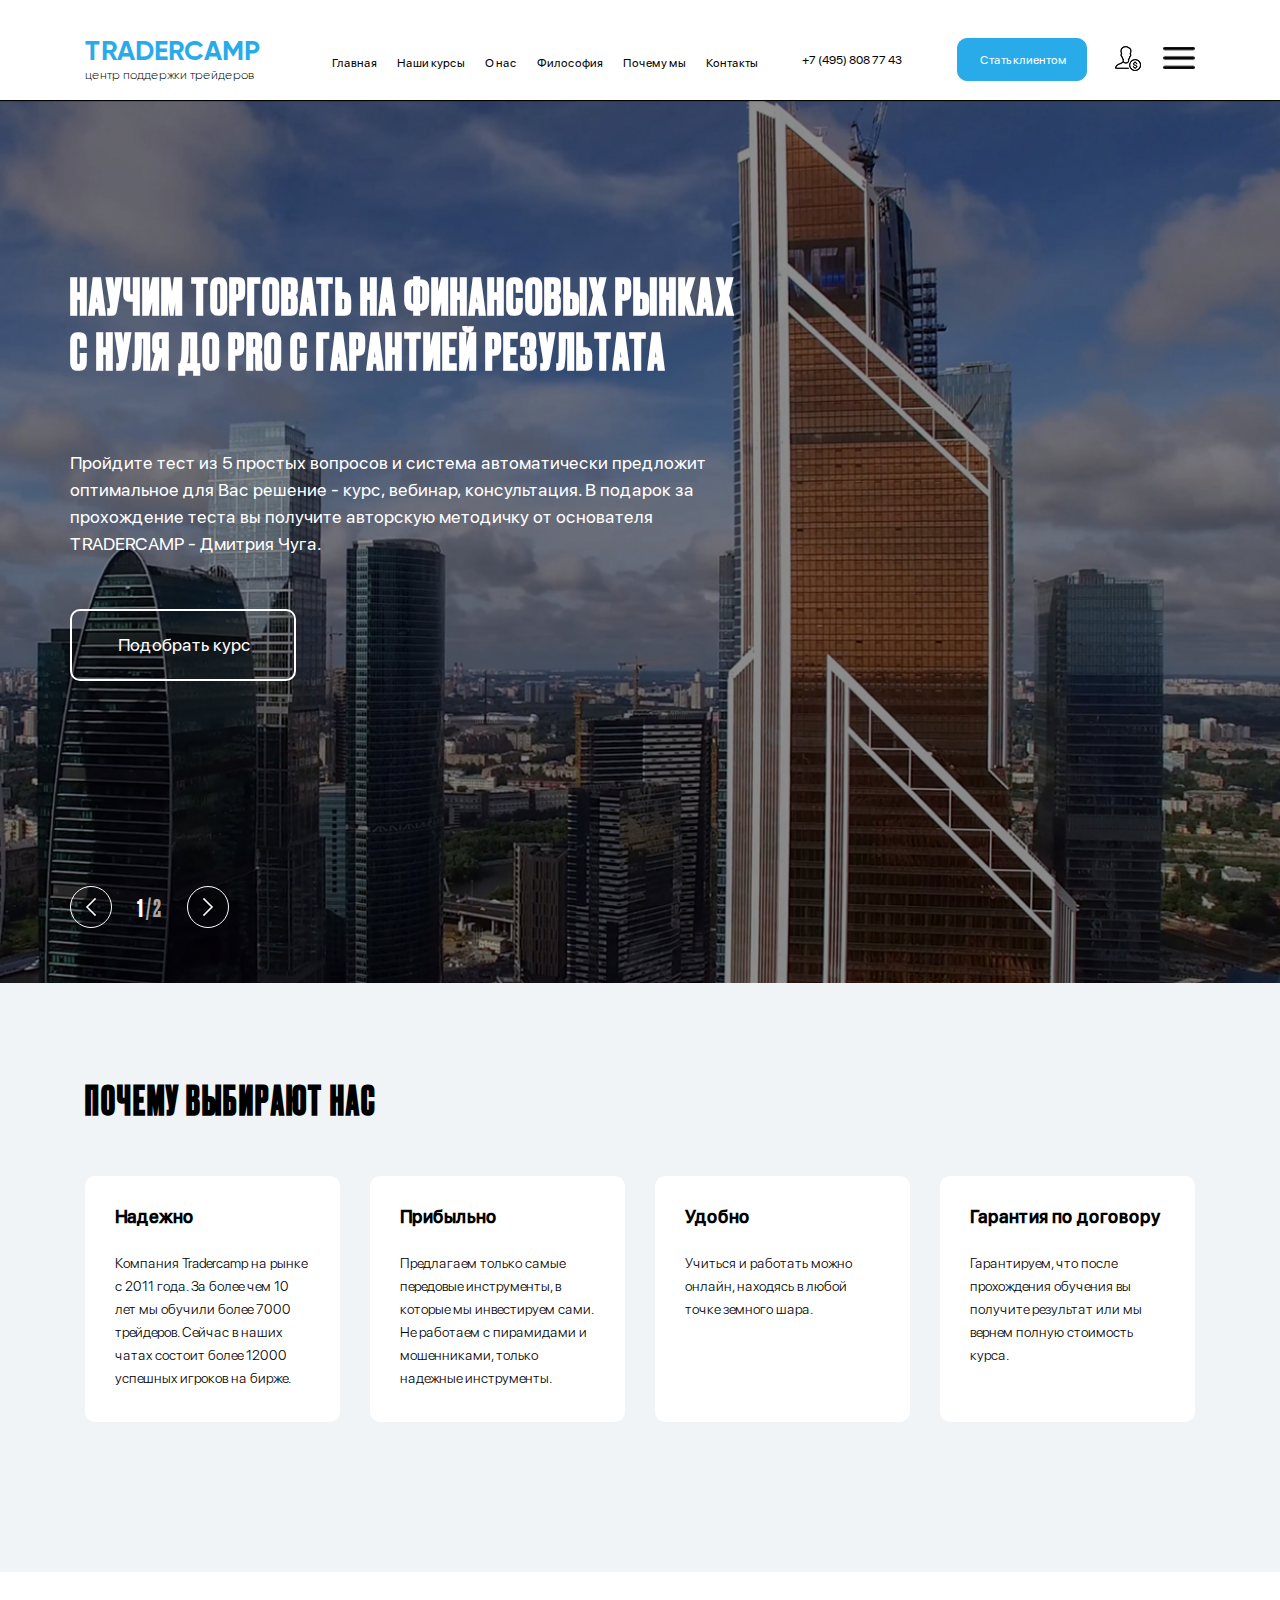
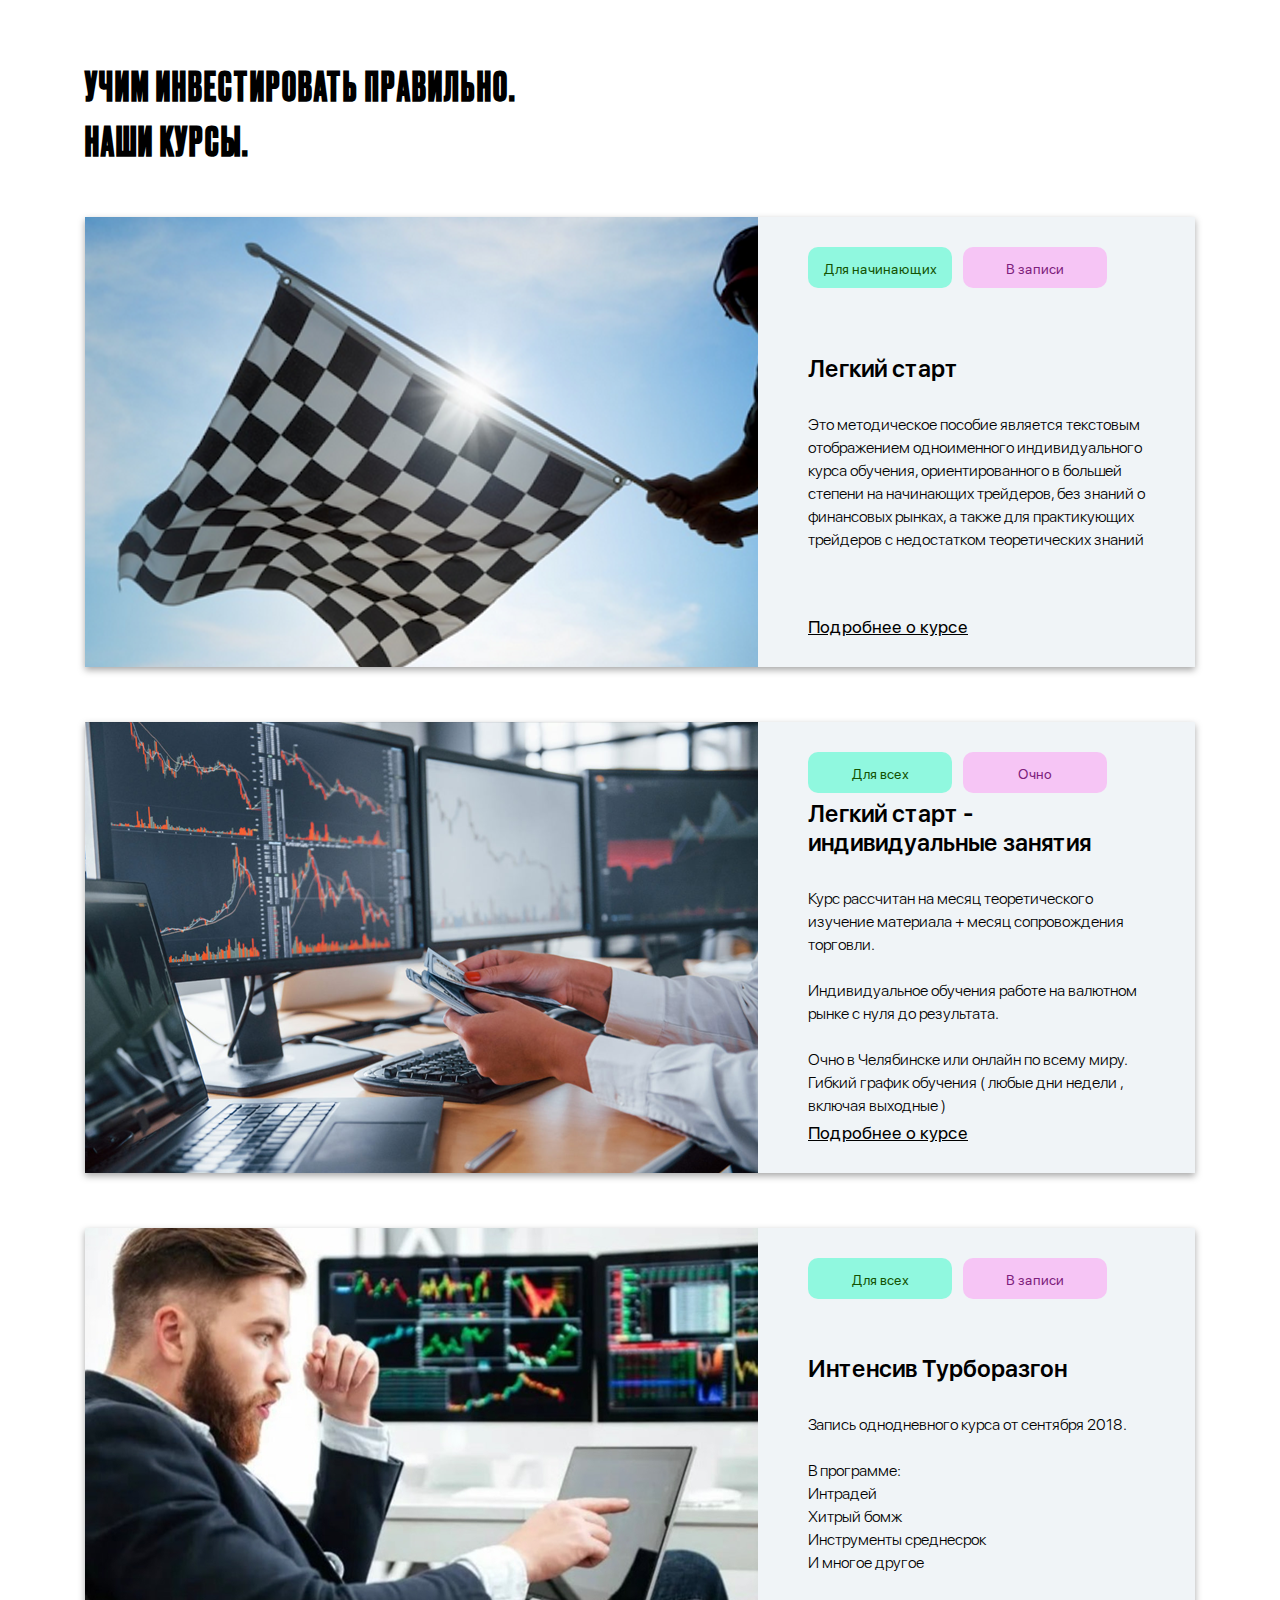
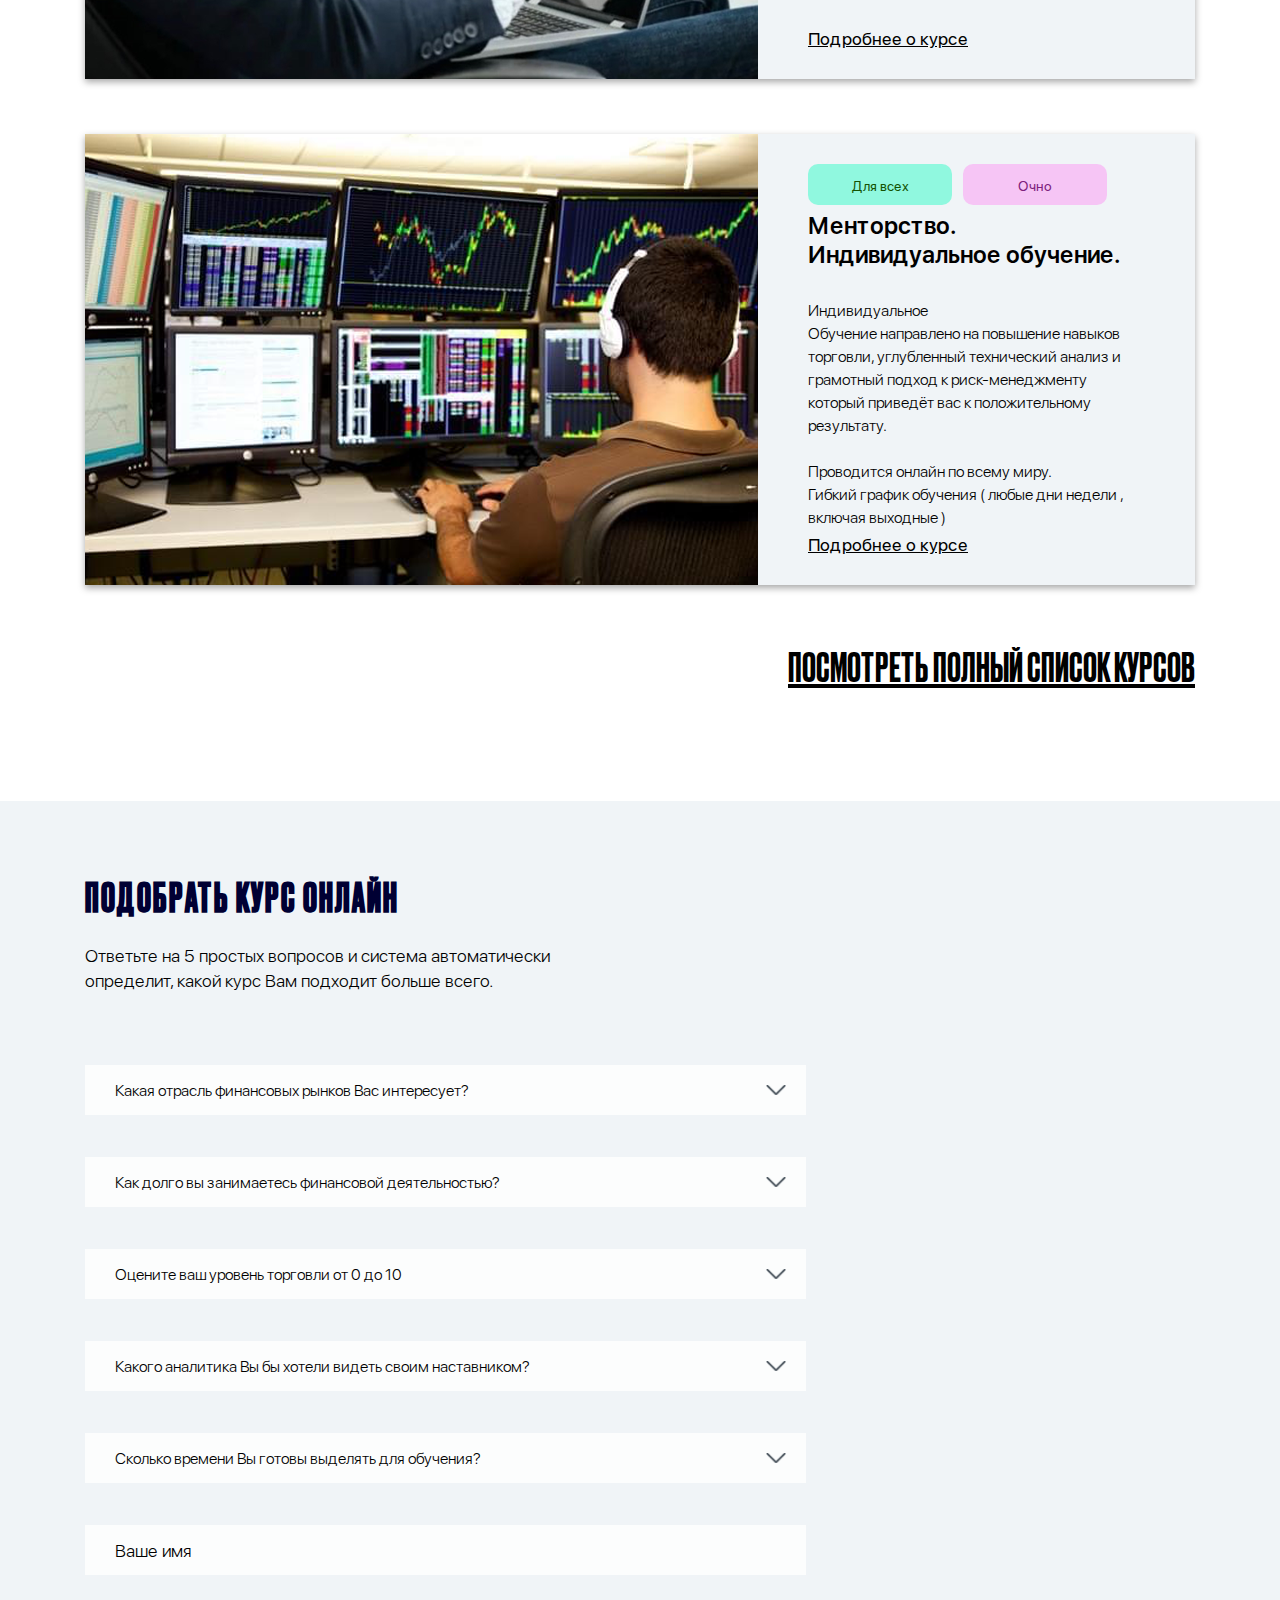
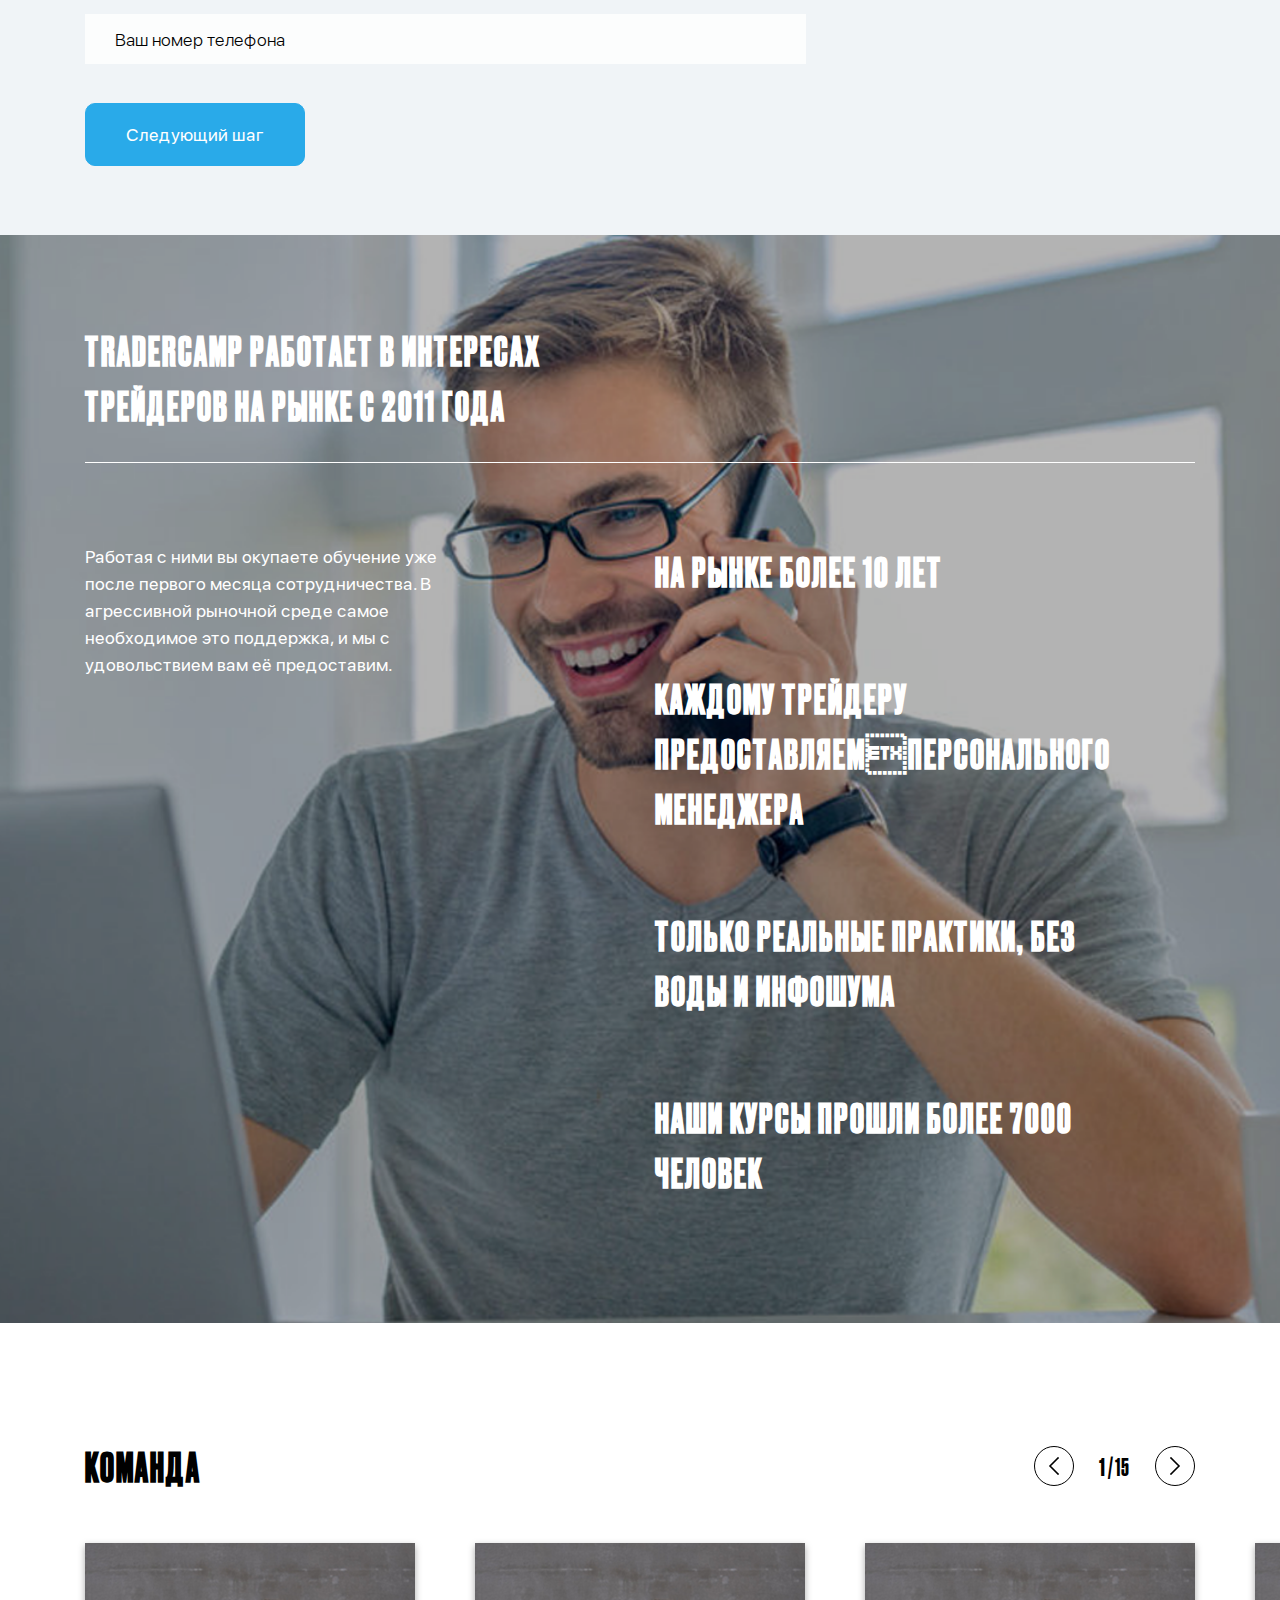
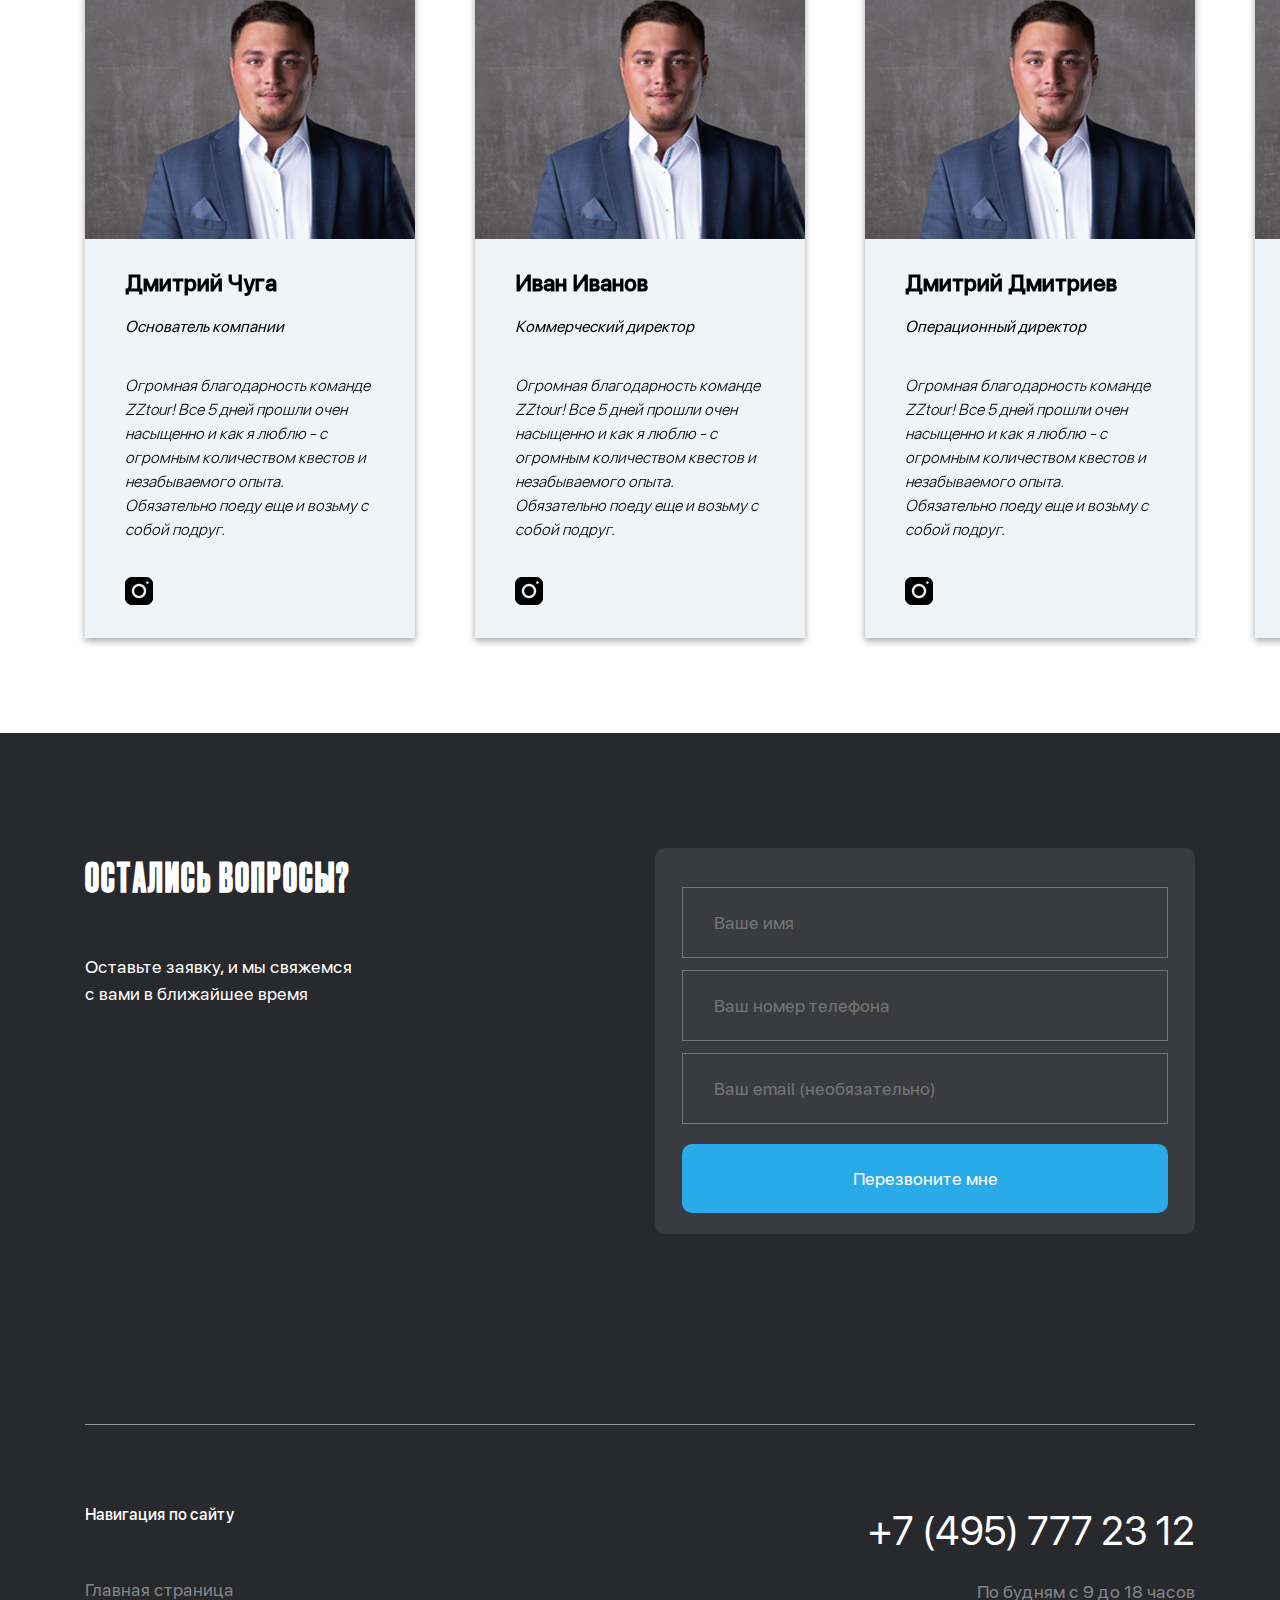
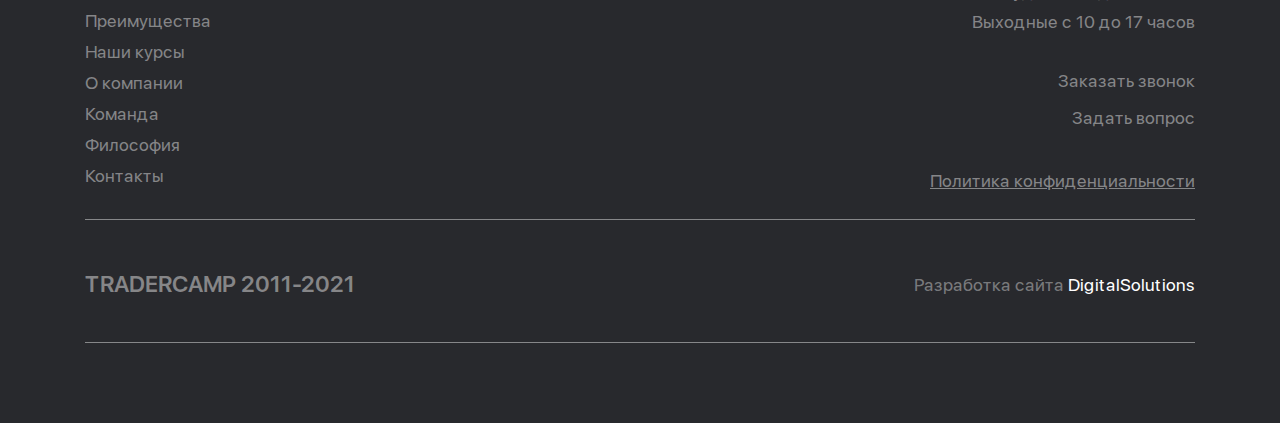
==== index.html @ 5632a575 "Add files via upload" ====
<!DOCTYPE html>
<html lang="en">

<head>
    <meta charset="UTF-8">
    <meta name="viewport" content="width=device-width, initial-scale=1.0">
    <meta http-equiv="X-UA-Compatible" content="ie=edge">
    <title>Tradercamp</title>
    <link rel="icon" href="images/favicon.ico">
    <link rel="apple-touch-icon" sizes="180x180" href="images/favicon.ico">
    <link rel="stylesheet" href="css/bootstrap-grid.css">
    <link rel="stylesheet" href="css/style.css">
    <link rel="stylesheet" href="css/swiper-bundle.min.css" />
    <link rel="stylesheet" href="css/jquery.fancybox.min.css" />
</head>

<body>

    <header class="header">
        <div class="container">
            <div class="header-nav">
                <div class="header-nav__left">
                    <a href="#/" class="logo-block">
                        <h5 class="logo-block__title">tradercamp</h5>
                        <p class="logo-block__text">центр поддержки трейдеров</p>
                    </a>
                    <ul class="header-nav__firstmenu">
                        <li><a href="#">Главная</a></li>
                        <li><a href="#course">Наши курсы</a></li>
                        <li><a href="#about">О нас</a></li>
                        <li><a href="philosoph.html">Философия</a></li>
                        <li><a href="#why">Почему мы</a></li>
                        <li><a href="#contact">Контакты</a></li>
                    </ul>
                </div>
                <div class="header-nav__right">
                    <a href="tel: +74958087743" class="tel">+7 (495) 808 77 43</a>
                    <a class="button__action" data-fancybox data-src="#modal-form" href="javascript:;">Стать
                        клиентом</a>
                    <a href="#/" class="lk"><img src="images/cabinet.png" alt=""></a>
                    <a href="#/" class="menu__bar"><img src="images/menubar.png" alt=""></a>
                </div>
                <ul class="header-nav__secondmenu">
                    <li class="menu__close">
                        закрыть меню
                        <img src="images/close.png" alt="">
                    </li>
                    <li><a class="header-nav__menulink" href="index.html">Главная страница</a></li>
                    <li><a class="header-nav__menulink" href="about.html">О компании</a></li>
                    <li><a class="header-nav__menulink" href="courses.html">Все курсы</a></li>
                    <li><a class="header-nav__menulink" href="cabinet.html">Личный кабинет</a></li>
                    <li><a class="header-nav__menulink" href="contacts.html">Контакты</a></li>
                    <a href="tel: +74958087743" class="header-nav__menulink tel">+7 (495) 808 77 43</a>
                    <a class="button__action" data-fancybox data-src="#modal-form" href="javascript:;">Стать
                        клиентом</a>
                    <a href="#/" class="header-nav__menulink lk"><img src="images/cabinet.png" alt=""></a>
                    <div class="header-nav__secondmenu-social">
                        <a target="_blank" href="https://facebook.com">
                            <img src="images/facebookblack.png" alt="">
                        </a>
                        <a target="_blank" href="https://instagram.com">
                            <img src="images/instagramblack.png" alt="">
                        </a>
                        <a target="_blank" href="https://vk.com">
                            <img src="images/vkontakteblack.png" alt="">
                        </a>
                    </div>
                </ul>

            </div>
        </div>
        <div class="swiper-container headerSwiper">
            <div class="swiper-wrapper">
                <div class="swiper-slide">
                    <div class="header-content">
                        <div class="header-effect">
                            <img class="swiper-slide__img" src="images/headerbg.png" alt="">
                            <div class="container">
                                <h1 class="swiper-slide__title">Научим торговать на финансовых рынках
                                    с нуля до PRO с гарантией результата
                                </h1>
                                <p class="swiper-slide__text">Пройдите тест из 5 простых вопросов и система
                                    автоматически
                                    предложит оптимальное для Вас решение - курс, вебинар, консультация.
                                    В подарок за прохождение теста вы получите авторскую методичку
                                    от основателя TRADERCAMP - Дмитрия Чуга. </p>

                                <a class="header-content__button" data-fancybox data-src="#calc-form"
                                    href="javascript:;">Подобрать курс</a>
                                <div class="header-content__slider-control__panel">
                                    <div class="header-button-prev slide__btn">
                                        <img src="images/arrowleft.png" alt="">
                                    </div>
                                    <div class="header-pagination"></div>
                                    <div class="header-button-next slide__btn">
                                        <img src="images/arrowright.png" alt="">
                                    </div>
                                </div>
                            </div>
                        </div>
                    </div>
                </div>
                <div class="swiper-slide">
                    <div class="header-content">
                        <div class="header-effect">
                            <img class="swiper-slide__img" src="images/bank.jpg" alt="">
                            <div class="container">
                                <h1 class="swiper-slide__title">Научим торговать на финансовых рынках
                                    с нуля до PRO с гарантией результата
                                </h1>
                                <p class="swiper-slide__text">Пройдите тест из 5 простых вопросов и система
                                    автоматически
                                    предложит оптимальное для Вас решение - курс, вебинар, консультация.
                                    В подарок за прохождение теста вы получите авторскую методичку
                                    от основателя TRADERCAMP - Дмитрия Чуга. </p>

                                <a class="header-content__button" data-fancybox data-src="#calc-form"
                                    href="javascript:;">Подобрать курс</a>
                                <div class="header-content__slider-control__panel">
                                    <div class="header-button-prev slide__btn">
                                        <img src="images/arrowleft.png" alt="">
                                    </div>
                                    <div class="header-pagination"></div>
                                    <div class="header-button-next slide__btn">
                                        <img src="images/arrowright.png" alt="">
                                    </div>
                                </div>
                            </div>
                        </div>
                    </div>
                </div>
            </div>
        </div>


    </header>
    <section id="why" class="why">
        <div class="container">
            <h3 class="title">
                Почему выбирают нас
            </h3>

            <div class="row">
                <div class="col-xl-3 col-lg-6 col-md-12">
                    <div class="why-row__item">
                        <h5 class="why-row__item-title">Надежно</h5>
                        <p class="why-row__item-text">Компания Tradercamp на рынке
                            с 2011 года. За более чем 10 лет
                            мы обучили более 7000 трейдеров.
                            Сейчас в наших чатах состоит более
                            12000 успешных игроков на бирже.</p>
                    </div>
                </div>
                <div class="col-xl-3 col-lg-6 col-md-12">
                    <div class="why-row__item">
                        <h5 class="why-row__item-title">Прибыльно</h5>
                        <p class="why-row__item-text">Предлагаем только самые
                            передовые инструменты, в которые
                            мы инвестируем сами. Не работаем
                            с пирамидами и мошенниками,
                            только надежные инструменты.</p>
                    </div>
                </div>
                <div class="col-xl-3 col-lg-6 col-md-12">
                    <div class="why-row__item">
                        <h5 class="why-row__item-title">Удобно</h5>
                        <p class="why-row__item-text">Учиться и работать можно
                            онлайн, находясь в любой
                            точке земного шара.</p>
                    </div>
                </div>
                <div class="col-xl-3 col-lg-6 col-md-12">
                    <div class="why-row__item">
                        <h5 class="why-row__item-title">Гарантия по договору</h5>
                        <p class="why-row__item-text">Гарантируем, что после
                            прохождения обучения
                            вы получите результат
                            или мы вернем полную
                            стоимость курса.</p>
                    </div>
                </div>
            </div>
        </div>
    </section>

    <section id="course" class="course">
        <div class="container">
            <h3 class="title">
                УЧИМ ИНВЕСТИРОВАТЬ ПРАВИЛЬНО. <br>
                НАШИ КУРСЫ.
            </h3>
            <div class="course__item">
                <div class="course__item__img-block">
                    <img src="images/course1.png" alt="">
                </div>
                <div class="course__item__content">
                    <div class="course__item__content-marks">
                        <div class="course__item__content-mark__first">
                            Для начинающих
                        </div>
                        <div class="course__item__content-mark__second">
                            В записи
                        </div>
                    </div>
                    <div class="course__item__texts">
                        <h4 class="course__item__title">
                            Легкий старт
                        </h4>
                        <p class="course__item__text">
                            Это методическое пособие является текстовым отображением
                            одноименного индивидуального курса обучения, ориентированного
                            в большей степени на начинающих трейдеров, без знаний
                            о финансовых рынках, а также для практикующих трейдеров
                            с недостатком теоретических знаний
                        </p>
                    </div>
                    <a class="course__item__link" data-fancybox data-src="#course-form" href="javascript:;">Подробнее о
                        курсе</a>
                </div>
            </div>
            <div class="course__item">
                <div class="course__item__img-block">
                    <img src="images/course2.png" alt="">
                </div>
                <div class="course__item__content">
                    <div class="course__item__content-marks">
                        <div class="course__item__content-mark__first">
                            Для всех
                        </div>
                        <div class="course__item__content-mark__second">
                            Очно
                        </div>
                    </div>
                    <div class="course__item__texts">
                        <h4 class="course__item__title">
                            Легкий старт - индивидуальные занятия
                        </h4>
                        <p class="course__item__text">
                            Курс рассчитан на месяц теоретического изучение материала
                            + месяц сопровождения торговли.
                            <br>
                            <br>
                            Индивидуальное обучения работе на валютном рынке
                            с нуля до результата.
                            <br>
                            <br>
                            Очно в Челябинске или онлайн по всему миру.
                            Гибкий график обучения ( любые дни недели ,
                            включая выходные )
                        </p>
                    </div>
                    <a class="course__item__link" data-fancybox data-src="#course-form" href="javascript:;">Подробнее о
                        курсе</a>
                </div>
            </div>
            <div class="course__item">
                <div class="course__item__img-block">
                    <img src="images/course3.png" alt="">
                </div>
                <div class="course__item__content">
                    <div class="course__item__content-marks">
                        <div class="course__item__content-mark__first">
                            Для всех
                        </div>
                        <div class="course__item__content-mark__second">
                            В записи
                        </div>
                    </div>
                    <div class="course__item__texts">
                        <h4 class="course__item__title">
                            Интенсив Турборазгон
                        </h4>
                        <p class="course__item__text">
                            Запись однодневного курса от сентября 2018.
                            <br>
                            <br>
                            В программе:
                            <br>
                            Интрадей
                            <br>
                            Хитрый бомж
                            <br>
                            Инструменты среднесрок
                            <br>
                            И многое другое
                            <br>
                        </p>
                    </div>
                    <a class="course__item__link" data-fancybox data-src="#course-form" href="javascript:;">Подробнее о
                        курсе</a>
                </div>
            </div>
            <div class="course__item">
                <div class="course__item__img-block">
                    <img src="images/course4.png" alt="">
                </div>
                <div class="course__item__content">
                    <div class="course__item__content-marks">
                        <div class="course__item__content-mark__first">
                            Для всех
                        </div>
                        <div class="course__item__content-mark__second">
                            Очно
                        </div>
                    </div>
                    <div class="course__item__texts">
                        <h4 class="course__item__title">
                            Менторство. Индивидуальное обучение.
                        </h4>
                        <p class="course__item__text">
                            Индивидуальное
                            <br>
                            Обучение направлено на повышение навыков торговли,
                            углубленный технический анализ и грамотный подход
                            к риск-менеджменту который приведёт
                            вас к положительному результату.
                            <br>
                            <br>
                            Проводится онлайн по всему миру.
                            <br>
                            Гибкий график обучения ( любые дни недели ,
                            включая выходные )
                        </p>
                    </div>
                    <a class="course__item__link" data-fancybox data-src="#course-form" href="javascript:;">Подробнее о
                        курсе</a>
                </div>
            </div>
            <a href="courses.html" class="course__mainlink">посмотреть полный список курсов</a>
        </div>
    </section>

    <section class="calculator">
        <div class="container">
            <h3 class="title">
                подобрать курс онлайн
            </h3>
            <p class="calculator__slogan">Ответьте на 5 простых вопросов и система автоматически
                определит, какой курс Вам подходит больше всего.</p>
            <div class="calculator_form_item">
                <form id="simpleCalc" class="form" method="post">
                    <div class="form__item">
                        <select name="people">
                            <option rel="hide" value="Какая отрасль финансовых рынков Вас интересует?">
                                Какая отрасль финансовых рынков Вас интересует?
                            </option>
                            <option value="фондовый">Фондовый</option>
                            <option value="валютный">Валютный</option>
                            <option value="криптовалютный">Криптовалютный</option>
                            <option value="другое">Другое </option>
                        </select>
                    </div>
                    <div class="form__item">
                        <select name="deadline">
                            <option rel="hide" value="Как долго вы занимаетесь финансовой деятельностью?">Как долго вы
                                занимаетесь финансовой деятельностью?</option>
                            <option value="только начинаю">Только начинаю</option>
                            <option value="около года">Около года</option>
                            <option value="до 3 лет">До 3 лет</option>
                            <option value="более 3 лет">Более 3 лет</option>
                        </select>
                    </div>
                    <div class="form__item">
                        <select name="level">
                            <option rel="hide" value="Оцените ваш уровень торговли от 0 до 10">Оцените ваш уровень
                                торговли
                                от 0 до 10</option>
                            <option value="0">0</option>
                            <option value="1">1</option>
                            <option value="2">2</option>
                            <option value="3">3</option>
                            <option value="4">4</option>
                            <option value="5">5</option>
                            <option value="6">6</option>
                            <option value="7">7</option>
                            <option value="8">8</option>
                            <option value="9">9</option>
                            <option value="10">10</option>
                        </select>
                    </div>
                    <div class="form__item">
                        <select name="smeta">
                            <option rel="hide" value="Какого аналитика Вы бы хотели видеть своим наставником?
                                ">Какого аналитика Вы бы хотели видеть своим наставником?
                            </option>
                            <option value="спокойного, сдержанного">Спокойного, сдержанного</option>
                            <option value="активного и эмоционального">Активного и эмоционального</option>
                            <option value="загадочного и интересного">Загадочного и интересного</option>
                            <option value="опытного и красивого ">Опытного и красивого</option>
                        </select>
                    </div>
                    <div class="form__item">
                        <select name="install">
                            <option rel="hide" value="Сколько времени Вы готовы выделять для обучения?">Сколько времени
                                Вы
                                готовы выделять для обучения?</option>
                            <option value="до часа в день">До часа в день</option>
                            <option value="до 3 часов в день">До 3 часов в день</option>
                            <option value="до 8 часов в день">До 8 часов в день</option>
                            <option value="готов работать на все 100!">Готов работать на все 100!</option>
                        </select>
                    </div>
                    <div class="form__item">
                        <input type="tel" name="name" placeholder="Ваше имя" required>
                    </div>
                    <div class="form__item">
                        <input type="text" class="phone" name="phone" placeholder="Ваш номер телефона" required>
                    </div>
                    <div class="pop_bottom pop_bottom-page">
                        <input class="button__action" name="submit" type="submit" value="Следующий шаг">
                    </div>
                </form>
            </div>



        </div>
    </section>

    <section id="about" class="about">
        <div class="container">
            <div class="about-title__block">
                <h3 class="title">TRADERCAMP РАБОТАЕТ В ИНТЕРЕСАХ ТРЕЙДЕРОВ
                    НА РЫНКЕ С 2011 ГОДА</h3>
            </div>
            <div class="about-content row">
                <div class="col-lg-6 col-md-12">
                    <p class="about-content__text">
                        Работая с ними вы окупаете обучение уже после
                        первого месяца сотрудничества. В агрессивной
                        рыночной среде самое необходимое
                        это поддержка, и мы с удовольствием вам
                        её предоставим.
                    </p>
                </div>
                <div class="col-lg-6 col-md-12">
                    <div class="about-content__titles">
                        <h3 class="title">НА РЫНКЕ БОЛЕЕ 10 ЛЕТ</h3>
                        <h3 class="title">КАЖДОМУ ТРЕЙДЕРУ ПРЕДОСТАВЛЯЕМПЕРСОНАЛЬНОГО МЕНЕДЖЕРА</h3>
                        <h3 class="title">ТОЛЬКО РЕАЛЬНЫЕ ПРАКТИКИ,
                            БЕЗ ВОДЫ И ИНФОШУМА</h3>
                        <h3 class="title">НАШИ КУРСЫ ПРОШЛИ БОЛЕЕ
                            7000 ЧЕЛОВЕК</h3>
                    </div>
                </div>

            </div>
        </div>
    </section>

    <section id="team" class="team">
        <div class="container">
            <div class="team-control">
                <h3 class="title">Команда</h3>
                <div class="team-slider__controlpanel">
                    <div class="team-button-prev slide__btn">
                        <img src="images/arrowleft.png" alt="">
                    </div>
                    <div class="team-pagination"></div>
                    <div class="team-button-next slide__btn">
                        <img src="images/arrowright.png" alt="">
                    </div>
                </div>
            </div>

            <div class="swiper-container teamSwiper">
                <div class="swiper-wrapper">
                    <div class="swiper-slide">
                        <div class="team-item">
                            <div class="team-img__block">
                                <img src="images/team.png" alt="">
                            </div>
                            <div class="team-info">
                                <h5 class="team-info__name">Дмитрий Чуга</h5>
                                <p class="team-info__position">Основатель компании</p>
                                <p class="team-info__text">Огромная благодарность команде ZZtour!
                                    Все 5 дней прошли очен насыщенно и как
                                    я люблю - с огромным количеством квестов
                                    и незабываемого опыта. Обязательно поеду
                                    еще и возьму с собой подруг.</p>
                                <a target="_blank" href="https://instagram.com" class="team__soc">
                                    <img src="images/teaminstagram.png" alt="">
                                </a>
                            </div>
                        </div>
                    </div>
                    <div class="swiper-slide">
                        <div class="team-item">
                            <div class="team-img__block">
                                <img src="images/team.png" alt="">
                            </div>
                            <div class="team-info">
                                <h5 class="team-info__name">Иван Иванов</h5>
                                <p class="team-info__position">Коммерческий директор</p>
                                <p class="team-info__text">Огромная благодарность команде ZZtour!
                                    Все 5 дней прошли очен насыщенно и как
                                    я люблю - с огромным количеством квестов
                                    и незабываемого опыта. Обязательно поеду
                                    еще и возьму с собой подруг.</p>
                                <a target="_blank" href="https://instagram.com" class="team__soc">
                                    <img src="images/teaminstagram.png" alt="">
                                </a>
                            </div>
                        </div>
                    </div>
                    <div class="swiper-slide">
                        <div class="team-item">
                            <div class="team-img__block">
                                <img src="images/team.png" alt="">
                            </div>
                            <div class="team-info">
                                <h5 class="team-info__name">Дмитрий Дмитриев</h5>
                                <p class="team-info__position">Операционный директор</p>
                                <p class="team-info__text">Огромная благодарность команде ZZtour!
                                    Все 5 дней прошли очен насыщенно и как
                                    я люблю - с огромным количеством квестов
                                    и незабываемого опыта. Обязательно поеду
                                    еще и возьму с собой подруг.</p>
                                <a target="_blank" href="https://instagram.com" class="team__soc">
                                    <img src="images/teaminstagram.png" alt="">
                                </a>
                            </div>
                        </div>
                    </div>
                    <div class="swiper-slide">
                        <div class="team-item">
                            <div class="team-img__block">
                                <img src="images/team.png" alt="">
                            </div>
                            <div class="team-info">
                                <h5 class="team-info__name">Артем Бурунов</h5>
                                <p class="team-info__position">Эксперт</p>
                                <p class="team-info__text">Огромная благодарность команде ZZtour!
                                    Все 5 дней прошли очен насыщенно и как
                                    я люблю - с огромным количеством квестов
                                    и незабываемого опыта. Обязательно поеду
                                    еще и возьму с собой подруг.</p>
                                <a target="_blank" href="https://instagram.com" class="team__soc">
                                    <img src="images/teaminstagram.png" alt="">
                                </a>
                            </div>
                        </div>
                    </div>
                    <div class="swiper-slide">
                        <div class="team-item">
                            <div class="team-img__block">
                                <img src="images/team.png" alt="">
                            </div>
                            <div class="team-info">
                                <h5 class="team-info__name">Дмитрий Чуга</h5>
                                <p class="team-info__position">Основатель компании</p>
                                <p class="team-info__text">Огромная благодарность команде ZZtour!
                                    Все 5 дней прошли очен насыщенно и как
                                    я люблю - с огромным количеством квестов
                                    и незабываемого опыта. Обязательно поеду
                                    еще и возьму с собой подруг.</p>
                                <a target="_blank" href="https://instagram.com" class="team__soc">
                                    <img src="images/teaminstagram.png" alt="">
                                </a>
                            </div>
                        </div>
                    </div>
                    <div class="swiper-slide">
                        <div class="team-item">
                            <div class="team-img__block">
                                <img src="images/team.png" alt="">
                            </div>
                            <div class="team-info">
                                <h5 class="team-info__name">Иван Иванов</h5>
                                <p class="team-info__position">Коммерческий директор</p>
                                <p class="team-info__text">Огромная благодарность команде ZZtour!
                                    Все 5 дней прошли очен насыщенно и как
                                    я люблю - с огромным количеством квестов
                                    и незабываемого опыта. Обязательно поеду
                                    еще и возьму с собой подруг.</p>
                                <a target="_blank" href="https://instagram.com" class="team__soc">
                                    <img src="images/teaminstagram.png" alt="">
                                </a>
                            </div>
                        </div>
                    </div>
                    <div class="swiper-slide">
                        <div class="team-item">
                            <div class="team-img__block">
                                <img src="images/team.png" alt="">
                            </div>
                            <div class="team-info">
                                <h5 class="team-info__name">Дмитрий Дмитриев</h5>
                                <p class="team-info__position">Операционный директор</p>
                                <p class="team-info__text">Огромная благодарность команде ZZtour!
                                    Все 5 дней прошли очен насыщенно и как
                                    я люблю - с огромным количеством квестов
                                    и незабываемого опыта. Обязательно поеду
                                    еще и возьму с собой подруг.</p>
                                <a target="_blank" href="https://instagram.com" class="team__soc">
                                    <img src="images/teaminstagram.png" alt="">
                                </a>
                            </div>
                        </div>
                    </div>
                    <div class="swiper-slide">
                        <div class="team-item">
                            <div class="team-img__block">
                                <img src="images/team.png" alt="">
                            </div>
                            <div class="team-info">
                                <h5 class="team-info__name">Артем Бурунов</h5>
                                <p class="team-info__position">Эксперт</p>
                                <p class="team-info__text">Огромная благодарность команде ZZtour!
                                    Все 5 дней прошли очен насыщенно и как
                                    я люблю - с огромным количеством квестов
                                    и незабываемого опыта. Обязательно поеду
                                    еще и возьму с собой подруг.</p>
                                <a target="_blank" href="https://instagram.com" class="team__soc">
                                    <img src="images/teaminstagram.png" alt="">
                                </a>
                            </div>
                        </div>
                    </div>
                    <div class="swiper-slide">
                        <div class="team-item">
                            <div class="team-img__block">
                                <img src="images/team.png" alt="">
                            </div>
                            <div class="team-info">
                                <h5 class="team-info__name">Дмитрий Чуга</h5>
                                <p class="team-info__position">Основатель компании</p>
                                <p class="team-info__text">Огромная благодарность команде ZZtour!
                                    Все 5 дней прошли очен насыщенно и как
                                    я люблю - с огромным количеством квестов
                                    и незабываемого опыта. Обязательно поеду
                                    еще и возьму с собой подруг.</p>
                                <a target="_blank" href="https://instagram.com" class="team__soc">
                                    <img src="images/teaminstagram.png" alt="">
                                </a>
                            </div>
                        </div>
                    </div>
                    <div class="swiper-slide">
                        <div class="team-item">
                            <div class="team-img__block">
                                <img src="images/team.png" alt="">
                            </div>
                            <div class="team-info">
                                <h5 class="team-info__name">Иван Иванов</h5>
                                <p class="team-info__position">Коммерческий директор</p>
                                <p class="team-info__text">Огромная благодарность команде ZZtour!
                                    Все 5 дней прошли очен насыщенно и как
                                    я люблю - с огромным количеством квестов
                                    и незабываемого опыта. Обязательно поеду
                                    еще и возьму с собой подруг.</p>
                                <a target="_blank" href="https://instagram.com" class="team__soc">
                                    <img src="images/teaminstagram.png" alt="">
                                </a>
                            </div>
                        </div>
                    </div>
                    <div class="swiper-slide">
                        <div class="team-item">
                            <div class="team-img__block">
                                <img src="images/team.png" alt="">
                            </div>
                            <div class="team-info">
                                <h5 class="team-info__name">Дмитрий Дмитриев</h5>
                                <p class="team-info__position">Операционный директор</p>
                                <p class="team-info__text">Огромная благодарность команде ZZtour!
                                    Все 5 дней прошли очен насыщенно и как
                                    я люблю - с огромным количеством квестов
                                    и незабываемого опыта. Обязательно поеду
                                    еще и возьму с собой подруг.</p>
                                <a target="_blank" href="https://instagram.com" class="team__soc">
                                    <img src="images/teaminstagram.png" alt="">
                                </a>
                            </div>
                        </div>
                    </div>
                    <div class="swiper-slide">
                        <div class="team-item">
                            <div class="team-img__block">
                                <img src="images/team.png" alt="">
                            </div>
                            <div class="team-info">
                                <h5 class="team-info__name">Артем Бурунов</h5>
                                <p class="team-info__position">Эксперт</p>
                                <p class="team-info__text">Огромная благодарность команде ZZtour!
                                    Все 5 дней прошли очен насыщенно и как
                                    я люблю - с огромным количеством квестов
                                    и незабываемого опыта. Обязательно поеду
                                    еще и возьму с собой подруг.</p>
                                <a target="_blank" href="https://instagram.com" class="team__soc">
                                    <img src="images/teaminstagram.png" alt="">
                                </a>
                            </div>
                        </div>
                    </div>
                    <div class="swiper-slide">
                        <div class="team-item">
                            <div class="team-img__block">
                                <img src="images/team.png" alt="">
                            </div>
                            <div class="team-info">
                                <h5 class="team-info__name">Дмитрий Чуга</h5>
                                <p class="team-info__position">Основатель компании</p>
                                <p class="team-info__text">Огромная благодарность команде ZZtour!
                                    Все 5 дней прошли очен насыщенно и как
                                    я люблю - с огромным количеством квестов
                                    и незабываемого опыта. Обязательно поеду
                                    еще и возьму с собой подруг.</p>
                                <a target="_blank" href="https://instagram.com" class="team__soc">
                                    <img src="images/teaminstagram.png" alt="">
                                </a>
                            </div>
                        </div>
                    </div>
                    <div class="swiper-slide">
                        <div class="team-item">
                            <div class="team-img__block">
                                <img src="images/team.png" alt="">
                            </div>
                            <div class="team-info">
                                <h5 class="team-info__name">Иван Иванов</h5>
                                <p class="team-info__position">Коммерческий директор</p>
                                <p class="team-info__text">Огромная благодарность команде ZZtour!
                                    Все 5 дней прошли очен насыщенно и как
                                    я люблю - с огромным количеством квестов
                                    и незабываемого опыта. Обязательно поеду
                                    еще и возьму с собой подруг.</p>
                                <a target="_blank" href="https://instagram.com" class="team__soc">
                                    <img src="images/teaminstagram.png" alt="">
                                </a>
                            </div>
                        </div>
                    </div>
                    <div class="swiper-slide">
                        <div class="team-item">
                            <div class="team-img__block">
                                <img src="images/team.png" alt="">
                            </div>
                            <div class="team-info">
                                <h5 class="team-info__name">Дмитрий Дмитриев</h5>
                                <p class="team-info__position">Операционный директор</p>
                                <p class="team-info__text">Огромная благодарность команде ZZtour!
                                    Все 5 дней прошли очен насыщенно и как
                                    я люблю - с огромным количеством квестов
                                    и незабываемого опыта. Обязательно поеду
                                    еще и возьму с собой подруг.</p>
                                <a target="_blank" href="https://instagram.com" class="team__soc">
                                    <img src="images/teaminstagram.png" alt="">
                                </a>
                            </div>
                        </div>
                    </div>
                    <div class="swiper-slide">
                        <div class="team-item">
                            <div class="team-img__block">
                                <img src="images/team.png" alt="">
                            </div>
                            <div class="team-info">
                                <h5 class="team-info__name">Дмитрий Чуга</h5>
                                <p class="team-info__position">Основатель компании</p>
                                <p class="team-info__text">Огромная благодарность команде ZZtour!
                                    Все 5 дней прошли очен насыщенно и как
                                    я люблю - с огромным количеством квестов
                                    и незабываемого опыта. Обязательно поеду
                                    еще и возьму с собой подруг.</p>
                                <a target="_blank" href="https://instagram.com" class="team__soc">
                                    <img src="images/teaminstagram.png" alt="">
                                </a>
                            </div>
                        </div>
                    </div>
                    <div class="swiper-slide">
                        <div class="team-item">
                            <div class="team-img__block">
                                <img src="images/team.png" alt="">
                            </div>
                            <div class="team-info">
                                <h5 class="team-info__name">Иван Иванов</h5>
                                <p class="team-info__position">Коммерческий директор</p>
                                <p class="team-info__text">Огромная благодарность команде ZZtour!
                                    Все 5 дней прошли очен насыщенно и как
                                    я люблю - с огромным количеством квестов
                                    и незабываемого опыта. Обязательно поеду
                                    еще и возьму с собой подруг.</p>
                                <a target="_blank" href="https://instagram.com" class="team__soc">
                                    <img src="images/teaminstagram.png" alt="">
                                </a>
                            </div>
                        </div>
                    </div>
                </div>
            </div>
        </div>
    </section>

    <section id="contact" class="contact">
        <div class="container">
            <div class="row">
                <div class="col-lg-6 col-md-6 col-sm-12">
                    <h3 class="title">остались вопросы?</h3>
                    <p class="contact__slogan">Оставьте заявку, и мы свяжемся с вами
                        в ближайшее время</p>
                </div>
                <div class="col-lg-6 col-md-6 col-sm-12">
                    <form id="simpleForm" class="form" method="post">
                        <input type="text" name="name" placeholder="Ваше имя" required>
                        <input type="tel" name="tel" placeholder="Ваш номер телефона" required>
                        <input type="email" name="email" placeholder="Ваш email (необязательно)">
                        <input type="submit" value="Перезвоните мне" class="button__action">
                    </form>
                </div>
            </div>
        </div>
    </section>
    <footer class="footer" id="footer">
        <div class="container">
            <div class="footer-top">
                <div class="row justify-content-between">
                    <div class="footer-col">
                        <div class="footer__menu">
                            <div class="footer__menu-title">
                                Навигация по сайту
                            </div>
                            <div class="footer__menu">
                                <ul>
                                    <li>
                                        <a href="index.html">Главная страница</a>
                                    </li>
                                    <li>
                                        <a href="#why">Преимущества</a>
                                    </li>
                                    <li>
                                        <a href="#course">Наши курсы</a>
                                    </li>
                                    <li>
                                        <a href="#about">О компании</a>
                                    </li>
                                    <li>
                                        <a href="#team">Команда</a>
                                    </li>
                                    <li>
                                        <a href="philosoph.html">Философия</a>
                                    </li>
                                    <li>
                                        <a href="#contact">Контакты</a>
                                    </li>
                                </ul>
                            </div>
                        </div>
                    </div>
                    <div class="footer-col">
                        <div class="footer_contact">
                            <a href="tel:+74957772312" class="footer-tel">+7 (495) 777 23 12</a>
                            <div class="footer_contact-txt">
                                По будням с 9 до 18 часов<br>
                                Выходные с 10 до 17 часов
                                <ul>
                                    <li>
                                        <a class="callme" data-fancybox data-src="#modal-form"
                                            href="javascript:;">Заказать
                                            звонок</a>
                                    </li>
                                    <li>
                                        <a class="callme" data-fancybox data-src="#question-form"
                                            href="javascript:;">Задать
                                            вопрос</a>
                                    </li>
                                </ul>
                                <a class="polytics" data-fancybox data-src="#pop_polytic" href="javascript:;">Политика
                                    конфиденциальности</a>
                            </div>
                        </div>
                    </div>
                </div>
            </div>
            <div class="footer-middle">
                <p>TRADERCAMP 2011-2021</p>
                <div class="footer-web">
                    Разработка сайта <a class="author" href="https://digitalsol.pro/">DigitalSolutions</a>
                </div>
            </div>
        </div>
    </footer>

    <div class="modalForm" id="modal-form" style="display: none;">
        <div class="popup_window__content">
            <h3 class="title">
                Оставьте заявку
            </h3>
            <p>Мы перезвоним Вам в течении 15 минут</p>
            <form id="formCall" class="form" method="post" name="formCall">
                <div class="pop_input">
                    <input autocomplete="off" class="name" name="name" placeholder="Ваше имя" required>
                </div>
                <div class="pop_input">
                    <input autocomplete="off" class="phone" name="phone" placeholder="Ваш номер телефона" required>
                </div>
                <div class="pop_bottom">
                    <input class="button__action" name="submit" type="submit" value="Перезвоните мне">
                </div>
            </form>
        </div>
    </div>

    <div class="thanks_window" id="thanks" style="display: none;">
        <div class="popup_window__content">
            <h3 class="title">
                Благодарим за доверие!
            </h3>
            <p>Мы свяжемся с Вами в течении 15 минут</p>
            <a href="#/" class="close_thanks">вернуться на сайт</a>
        </div>
    </div>

    <div class="courseForm" id="course-form" style="display: none;">
        <div class="popup_window__content">
            <h3 class="title">
                курс легкий старт
            </h3>
            <p>54 000 рублей</p>
            <form id="formCourse" class="form" method="post" name="formCourse">
                <div class="pop_input">
                    <input autocomplete="off" class="name" name="name" placeholder="Ваше имя" required>
                </div>
                <div class="pop_input">
                    <input autocomplete="off" class="phone" name="phone" placeholder="Ваш номер телефона" required>
                </div>
                <div class="pop_bottom">
                    <input class="button__action" name="submit" type="submit" value="Оформить заказ">
                </div>
            </form>
        </div>
    </div>

    <div class="calcWrapper" id="calc-form" style="display: none;">
        <div class="popup_window__content">

            <div class="container">
                <h3 class="title">
                    подобрать курс онлайн
                </h3>
                <p class="calculator__slogan">Ответьте на 5 простых вопросов и система автоматически
                    определит, какой курс Вам подходит больше всего.</p>
                <form id="formCalc" class="form" method="post" name="formCalc">
                    <div class="row">
                        <div class="col-xl-6">
                            <div class="form__item">
                                <select name="people">
                                    <option rel="hide" value="Какая отрасль финансовых рынков Вас интересует?">
                                        Какая отрасль финансовых рынков Вас интересует?
                                    </option>
                                    <option value="фондовый">Фондовый</option>
                                    <option value="валютный">Валютный</option>
                                    <option value="криптовалютный">Криптовалютный</option>
                                    <option value="другое">Другое </option>
                                </select>
                            </div>
                            <div class="form__item">
                                <select name="deadline">
                                    <option rel="hide" value="Как долго вы занимаетесь финансовой деятельностью?">Как
                                        долго вы
                                        занимаетесь финансовой деятельностью?</option>
                                    <option value="только начинаю">Только начинаю</option>
                                    <option value="около года">Около года</option>
                                    <option value="до 3 лет">До 3 лет</option>
                                    <option value="более 3 лет">Более 3 лет</option>
                                </select>
                            </div>
                            <div class="form__item">
                                <select name="level">
                                    <option rel="hide" value="Оцените ваш уровень торговли от 0 до 10">Оцените ваш
                                        уровень торговли
                                        от 0 до 10</option>
                                    <option value="0">0</option>
                                    <option value="1">1</option>
                                    <option value="2">2</option>
                                    <option value="3">3</option>
                                    <option value="4">4</option>
                                    <option value="5">5</option>
                                    <option value="6">6</option>
                                    <option value="7">7</option>
                                    <option value="8">8</option>
                                    <option value="9">9</option>
                                    <option value="10">10</option>
                                </select>
                            </div>
                            <div class="form__item">
                                <select name="smeta">
                                    <option rel="hide" value="Какого аналитика Вы бы хотели видеть своим наставником?
                                        ">Какого аналитика Вы бы хотели видеть своим наставником?
                                    </option>
                                    <option value="спокойного, сдержанного">Спокойного, сдержанного</option>
                                    <option value="активного и эмоционального">Активного и эмоционального</option>
                                    <option value="загадочного и интересного">Загадочного и интересного</option>
                                    <option value="опытного и красивого ">Опытного и красивого</option>
                                </select>
                            </div>
                            <div class="form__item">
                                <select name="install">
                                    <option rel="hide" value="Сколько времени Вы готовы выделять для обучения?">Сколько
                                        времени Вы
                                        готовы выделять для обучения?</option>
                                    <option value="до часа в день">До часа в день</option>
                                    <option value="до 3 часов в день">До 3 часов в день</option>
                                    <option value="до 8 часов в день">До 8 часов в день</option>
                                    <option value="готов работать на все 100!">Готов работать на все 100!</option>
                                </select>
                            </div>
                        </div>
                        <div class="col-xl-6">
                            <div class="form__item">
                                <input type="tel" name="name" placeholder="Ваше имя" required>
                            </div>
                            <div class="form__item">
                                <input type="text" class="phone" name="phone" placeholder="Ваш номер телефона" required>
                            </div>
                        </div>
                    </div>
                    <div class="pop_bottom pop_bottom-page">
                        <input class="button__action" name="submit" type="submit" value="РАССЧИТАТЬ СТОИМОСТЬ">
                    </div>
                </form>
            </div>
        </div>
    </div>

    <div class="questionForm" id="question-form" style="display: none;">
        <div class="popup_window__content">
            <h3 class="title">
                Задайте вопрос
            </h3>
            <p>Мы ответим в течении 15 минут</p>
            <form id="formQuestion" class="form" method="post" name="formQuestion">
                <div class="pop_input">
                    <input autocomplete="off" class="name" name="name" placeholder="Ваше имя" required>
                </div>
                <div class="pop_input">
                    <input autocomplete="off" class="phone" name="phone" placeholder="Ваш номер телефона" required>
                </div>
                <div class="pop_input">
                    <textarea autocomplete="off" class="question" name="question" placeholder="Вопрос" required></textarea>
                </div>
                <div class="pop_bottom">
                    <input class="button__action" name="submit" type="submit" value="Отправить">
                </div>
            </form>
        </div>
    </div>

    <div class="polytics" id="pop_polytic" style="display: none;">
        <div class="popup_window__content">
            <div class="polytic_txt">
                <span>
                    Политика в отношении обработки персональных данных
                </span>
                <br>
                <p>1. Общие положения</p><br>
                <p>Настоящая политика обработки персональных данных составлена в соответствии с требованиями
                    Федерального
                    закона от 27.07.2006. №152-ФЗ «О персональных данных» и определяет порядок обработки персональных
                    данных
                    и меры по обеспечению безопасности персональных данных, предпринимаемые ИП Хисматуллин А.Я. (далее –
                    Оператор).1.1. Оператор ставит своей важнейшей целью и условием осуществления своей деятельности
                    соблюдение прав и свобод человека и гражданина при обработке его персональных данных, в том числе
                    защиты
                    прав на неприкосновенность частной жизни, личную и семейную тайну.1.2. Настоящая политика Оператора
                    в
                    отношении обработки персональных данных (далее – Политика) применяется ко всей информации, которую
                    Оператор может получить о посетителях веб-сайта <a target="blank"
                        href="http://xn--d1amfhby1f.xn--p1ai/">http://xn--d1amfhby1f.xn--p1ai/</a>. </p>
                <br>
                <p>2. Основные понятия, используемые в Политике</p><br>
                <p>2.1. Автоматизированная обработка персональных данных – обработка персональных данных с помощью
                    средств
                    вычислительной техники;2.2. Блокирование персональных данных – временное прекращение обработки
                    персональных данных (за исключением случаев, если обработка необходима для уточнения персональных
                    данных);2.3. Веб-сайт – совокупность графических и информационных материалов, а также программ для
                    ЭВМ и
                    баз данных, обеспечивающих их доступность в сети интернет по сетевому адресу <a target="blank"
                        href="http://xn--d1amfhby1f.xn--p1ai/">http://xn--d1amfhby1f.xn--p1ai/</a>;2.4. Информационная
                    система персональных данных — совокупность содержащихся в базах данных персональных данных, и
                    обеспечивающих их обработку информационных технологий и технических средств;2.5. Обезличивание
                    персональных данных — действия, в результате которых невозможно определить без использования
                    дополнительной информации принадлежность персональных данных конкретному Пользователю или иному
                    субъекту
                    персональных данных;2.6. Обработка персональных данных – любое действие (операция) или совокупность
                    действий (операций), совершаемых с использованием средств автоматизации или без использования таких
                    средств с персональными данными, включая сбор, запись, систематизацию, накопление, хранение,
                    уточнение
                    (обновление, изменение), извлечение, использование, передачу (распространение, предоставление,
                    доступ),
                    обезличивание, блокирование, удаление, уничтожение персональных данных;2.7. Оператор –
                    государственный
                    орган, муниципальный орган, юридическое или физическое лицо, самостоятельно или совместно с другими
                    лицами организующие и (или) осуществляющие обработку персональных данных, а также определяющие цели
                    обработки персональных данных, состав персональных данных, подлежащих обработке, действия
                    (операции),
                    совершаемые с персональными данными;2.8. Персональные данные – любая информация, относящаяся прямо
                    или
                    косвенно к определенному или определяемому Пользователю веб-сайта <a target="blank"
                        href="http://xn--d1amfhby1f.xn--p1ai/">http://xn--d1amfhby1f.xn--p1ai/</a>;2.9. Пользователь –
                    любой
                    посетитель веб-сайта <a target="blank"
                        href="http://xn--d1amfhby1f.xn--p1ai/">http://xn--d1amfhby1f.xn--p1ai/</a>;2.10.
                    Предоставление персональных данных – действия, направленные на раскрытие персональных данных
                    определенному лицу или определенному кругу лиц;2.11. Распространение персональных данных – любые
                    действия, направленные на раскрытие персональных данных неопределенному кругу лиц (передача
                    персональных
                    данных) или на ознакомление с персональными данными неограниченного круга лиц, в том числе
                    обнародование
                    персональных данных в средствах массовой информации, размещение в информационно-телекоммуникационных
                    сетях или предоставление доступа к персональным данным каким-либо иным способом;2.12. Трансграничная
                    передача персональных данных – передача персональных данных на территорию иностранного государства
                    органу власти иностранного государства, иностранному физическому или иностранному юридическому
                    лицу;2.13. Уничтожение персональных данных – любые действия, в результате которых персональные
                    данные
                    уничтожаются безвозвратно с невозможностью дальнейшего восстановления содержания персональных данных
                    в
                    информационной системе персональных данных и (или) уничтожаются материальные носители персональных
                    данных. </p>
                <br>
                <p>3. Оператор может обрабатывать следующие персональные данные Пользователя</p>
                <p>3.1. Фамилия, имя, отчество;</p>
                <br>
                <p>3.2. Электронный адрес;</p>
                <br>
                <p>3.3. Номера телефонов;</p>
                <br>
                <p>3.4. Также на сайте происходит сбор и обработка обезличенных данных о посетителях (в т.ч. файлов
                    «cookie») с помощью сервисов интернет-статистики (Яндекс Метрика и Гугл Аналитика и других).3.5.
                    Вышеперечисленные данные далее по тексту Политики объединены общим понятием Персональные данные.</p>
                <br>
                <p>4. Цели обработки персональных данных</p><br>
                <p>4.1. Цель обработки персональных данных Пользователя — информирование Пользователя посредством
                    отправки
                    электронных писем; заключение, исполнение и прекращение гражданско-правовых договоров.4.2. Также
                    Оператор имеет право направлять Пользователю уведомления о новых продуктах и услугах, специальных
                    предложениях и различных событиях. Пользователь всегда может отказаться от получения информационных
                    сообщений, направив Оператору письмо на адрес электронной почты chel.domotek@mail.ru с пометкой
                    «Отказ
                    от уведомлений о новых продуктах и услугах и специальных предложениях».4.3. Обезличенные данные
                    Пользователей, собираемые с помощью сервисов интернет-статистики, служат для сбора информации о
                    действиях Пользователей на сайте, улучшения качества сайта и его содержания. </p>
                <br>
                <p>5. Правовые основания обработки персональных данных</p><br>
                <p>5.1. Оператор обрабатывает персональные данные Пользователя только в случае их заполнения и/или
                    отправки
                    Пользователем самостоятельно через специальные формы, расположенные на сайте
                    http://xn--d1amfhby1f.xn--p1ai/. Заполняя соответствующие формы и/или отправляя свои персональные
                    данные
                    Оператору, Пользователь выражает свое согласие с данной Политикой.5.2. Оператор обрабатывает
                    обезличенные данные о Пользователе в случае, если это разрешено в настройках браузера Пользователя
                    (включено сохранение файлов «cookie» и использование технологии JavaScript). </p>
                <br>
                <p>6. Порядок сбора, хранения, передачи и других видов обработки персональных данных
                </p><br>
                <p>Безопасность персональных данных, которые обрабатываются Оператором, обеспечивается путем реализации
                    правовых, организационных и технических мер, необходимых для выполнения в полном объеме требований
                    действующего законодательства в области защиты персональных данных.6.1. Оператор обеспечивает
                    сохранность персональных данных и принимает все возможные меры, исключающие доступ к персональным
                    данным
                    неуполномоченных лиц.6.2. Персональные данные Пользователя никогда, ни при каких условиях не будут
                    переданы третьим лицам, за исключением случаев, связанных с исполнением действующего
                    законодательства.6.3. В случае выявления неточностей в персональных данных, Пользователь может
                    актуализировать их самостоятельно, путем направления Оператору уведомление на адрес электронной
                    почты
                    Оператора chel.domotek@mail.ru с пометкой «Актуализация персональных данных».6.4. Срок обработки
                    персональных данных является неограниченным. Пользователь может в любой момент отозвать свое
                    согласие на
                    обработку персональных данных, направив Оператору уведомление посредством электронной почты на
                    электронный адрес Оператора chel.domotek@mail.ru с пометкой «Отзыв согласия на обработку
                    персональных
                    данных». </p>
                <br>
                <p>7. Трансграничная передача персональных данных</p><br>
                <p>7.1. Оператор до начала осуществления трансграничной передачи персональных данных обязан убедиться в
                    том,
                    что иностранным государством, на территорию которого предполагается осуществлять передачу
                    персональных
                    данных, обеспечивается надежная защита прав субъектов персональных данных.7.2. Трансграничная
                    передача
                    персональных данных на территории иностранных государств, не отвечающих вышеуказанным требованиям,
                    может
                    осуществляться только в случае наличия согласия в письменной форме субъекта персональных данных на
                    трансграничную передачу его персональных данных и/или исполнения договора, стороной которого
                    является
                    субъект персональных данных. </p>
                <br>
                <p>8. Заключительные положения</p><br>
                <p>8.1. Пользователь может получить любые разъяснения по интересующим вопросам, касающимся обработки его
                    персональных данных, обратившись к Оператору с помощью электронной почты chel.domotek@mail.ru.8.2. В
                    данном документе будут отражены любые изменения политики обработки персональных данных Оператором.
                    Политика действует бессрочно до замены ее новой версией.8.3. Актуальная версия Политики в свободном
                    доступе расположена в сети Интернет по адресу <a target="blank"
                        href="http://xn--d1amfhby1f.xn--p1ai/privacy">http://xn--d1amfhby1f.xn--p1ai/privacy</a>.</p>
            </div>
        </div>
    </div>

    <script src="js/jquery.js"></script>
    <script src="js/ajax.js"></script>
    <script src="js/swiper-bundle.min.js"></script>
    <script src="js/jquery.fancybox.min.js"></script>
    <script src="js/main.js"></script>
</body>

</html>
---- css/style.css ----
* {
  margin: 0;
  padding: 0;
  list-style: none;
  text-decoration: none;
  outline-style: none;
  font-family: "DrukCyr-Medium";
}

@font-face {
  font-family: "SFProDisplay-Black";
  src: url("../fonts/SFProDisplay/SFProDisplay-Black.ttf");
}

@font-face {
  font-family: "SFProDisplay-Bold";
  src: url("../fonts/SFProDisplay/SFProDisplay-Bold.ttf");
}

@font-face {
  font-family: "SFProDisplay-Heavy";
  src: url("../fonts/SFProDisplay/SFProDisplay-Heavy.ttf");
}

@font-face {
  font-family: "SFProDisplay-Light";
  src: url("../fonts/SFProDisplay/SFProDisplay-Light.ttf");
}

@font-face {
  font-family: "SFProDisplay-Regular";
  src: url("../fonts/SFProDisplay/SFProDisplay-Regular.ttf");
}

@font-face {
  font-family: "SFProDisplay-Medium";
  src: url("../fonts/SFProDisplay/SFProDisplay-Medium.ttf");
}

@font-face {
  font-family: "SFProDisplay-SemiBold";
  src: url("../fonts/SFProDisplay/SFProDisplay-Semibold.ttf");
}

@font-face {
  font-family: "SFProDisplay-Thin";
  src: url("../fonts/SFProDisplay/SFProDisplay-Thin.ttf");
}

@font-face {
  font-family: "SFProDisplay-Ultralight";
  src: url("../fonts/SFProDisplay/SFProDisplay-Ultralight.ttf");
}

@font-face {
  font-family: "DrukCyr-Bold";
  src: url("../fonts/DrukCyr/DrukCyr-Bold.ttf");
}

@font-face {
  font-family: "DrukCyr-Heavy";
  src: url("../fonts/DrukCyr/DrukCyr-Heavy.ttf");
}

@font-face {
  font-family: "DrukCyr-Medium";
  src: url("../fonts/DrukCyr/DrukCyr-Medium.ttf");
}

@font-face {
  font-family: "DrukCyr-Super";
  src: url("../fonts/DrukCyr/DrukCyr-Super.ttf");
}

@font-face {
  font-family: "Gilroy-Black";
  src: url("../fonts/Gilroy/Gilroy-Black.ttf");
}

@font-face {
  font-family: "Gilroy-Bold";
  src: url("../fonts/Gilroy/Gilroy-Bold.ttf");
}

@font-face {
  font-family: "Gilroy-Extrabold";
  src: url("../fonts/Gilroy/Gilroy-Extrabold.ttf");
}

@font-face {
  font-family: "Gilroy-Heavy";
  src: url("../fonts/Gilroy/Gilroy-Heavy.ttf");
}

@font-face {
  font-family: "Gilroy-Light";
  src: url("../fonts/Gilroy/Gilroy-Light.ttf");
}

@font-face {
  font-family: "Gilroy-Medium";
  src: url("../fonts/Gilroy/Gilroy-Medium.ttf");
}

@font-face {
  font-family: "Gilroy-Regular";
  src: url("../fonts/Gilroy/Gilroy-Regular.ttf");
}

@font-face {
  font-family: "Gilroy-Semibold";
  src: url("../fonts/Gilroy/Gilroy-Semibold.ttf");
}

@font-face {
  font-family: "Gilroy-Thin";
  src: url("../fonts/Gilroy/Gilroy-Thin.ttf");
}

@font-face {
  font-family: "Gilroy-UltraLight";
  src: url("../fonts/Gilroy/Gilroy-UltraLight.ttf");
}

.header .container {
  position: relative;
}

.header-effect {
  -webkit-transition: 0.5s;
  -o-transition: 0.5s;
  transition: 0.5s;
  padding: 167px 0 55px 0;
  position: relative;
}

.header-effect.active {
  background: #00000083;
}

.header .swiper-slide__img {
  position: absolute;
  width: 100%;
  height: 100%;
  top: 0;
  left: 0;
  z-index: -1;
  -o-object-fit: cover;
     object-fit: cover;
}

.header .swiper-slide__title {
  font-size: 50px;
  font-family: "DrukCyr-Medium";
  color: white;
  text-transform: uppercase;
  line-height: 1.1;
  letter-spacing: 2px;
  width: 667px;
}

.header .swiper-slide__text {
  font-size: 18px;
  font-family: "SFProDisplay-Regular";
  color: white;
  line-height: 1.5;
  margin: 72px 0 52px 0;
  width: 667px;
}

.header .header-content__button {
  padding: 23px 43px 24px 46px;
  border: 2px solid #ffffff;
  border-radius: 10px;
  font-size: 18px;
  font-family: "SFProDisplay-Regular";
  color: #ffffff;
  -webkit-transition: 0.5s;
  -o-transition: 0.5s;
  transition: 0.5s;
  display: inline-block;
  text-align: center;
}

.header .header-content__button:hover {
  background: #29aae9;
  border: 2px solid #29aae9;
}

.header .header-content__slider-control__panel {
  display: -webkit-box;
  display: -ms-flexbox;
  display: flex;
  -webkit-box-align: center;
      -ms-flex-align: center;
          align-items: center;
  margin-top: 205px;
}

.header.philosoph-header .header-effect {
  padding: 167px 0 0 0;
}

.header.philosoph-header .swiper-slide__title {
  width: 300px;
}

.header.philosoph-header .header__person {
  -o-object-fit: contain;
     object-fit: contain;
}

.header.philosoph-header .swiper-slide__text {
  width: 440px;
}

.header.philosoph-header .header-content {
  background: #48b3e8;
}

.header.philosoph-header .header-content .container {
  display: -webkit-box;
  display: -ms-flexbox;
  display: flex;
  -webkit-box-pack: justify;
      -ms-flex-pack: justify;
          justify-content: space-between;
}

.slide__btn {
  display: -webkit-box;
  display: -ms-flexbox;
  display: flex;
  -webkit-box-pack: center;
      -ms-flex-pack: center;
          justify-content: center;
  -webkit-box-align: center;
      -ms-flex-align: center;
          align-items: center;
  width: 40px;
  height: 40px;
  border: 1px solid #ffffff;
  border-radius: 50%;
  cursor: pointer;
  -webkit-transition: 0.5s;
  -o-transition: 0.5s;
  transition: 0.5s;
}

.slide__btn:hover {
  background: #ffffff;
}

.slide__btn:hover img {
  -webkit-filter: invert(100);
          filter: invert(100);
}

.swiper-pagination-fraction {
  width: auto !important;
  margin: 0 25px;
  color: #a8a8a8;
  font-size: 24px;
}

.swiper-pagination-current {
  color: #ffffff;
  font-family: "DrukCyr-Bold";
}

.header-nav {
  display: -webkit-box;
  display: -ms-flexbox;
  display: flex;
  -webkit-box-pack: justify;
      -ms-flex-pack: justify;
          justify-content: space-between;
  -webkit-box-align: center;
      -ms-flex-align: center;
          align-items: center;
  padding: 36px 0 17px 0;
}

.header-nav__left {
  display: -webkit-box;
  display: -ms-flexbox;
  display: flex;
  -webkit-box-align: center;
      -ms-flex-align: center;
          align-items: center;
}

.header-nav__firstmenu {
  display: -webkit-box;
  display: -ms-flexbox;
  display: flex;
  -webkit-box-align: center;
      -ms-flex-align: center;
          align-items: center;
  margin-left: 72px;
}

.header-nav__firstmenu li {
  margin-right: 20px;
}

.header-nav__firstmenu a {
  font-size: 12px;
  font-family: "SFProDisplay-Regular";
  color: black;
  -webkit-transition: 0.5s;
  -o-transition: 0.5s;
  transition: 0.5s;
}

.header-nav__firstmenu a:hover {
  color: #29aae9;
}

.header-nav__right {
  display: -webkit-box;
  display: -ms-flexbox;
  display: flex;
  -webkit-box-align: center;
      -ms-flex-align: center;
          align-items: center;
}

.header-nav__right .tel {
  font-size: 12px;
  font-family: "SFProDisplay-Regular";
  color: black;
  margin-right: 55px;
}

.header-nav__right .lk {
  margin: 0 22px 0 28px;
}

.header-nav__menulink {
  display: block;
  text-align: center;
  width: 100%;
  font-size: 23px;
  font-family: "DrukCyr-Medium";
  color: white;
  padding: 17px 0;
  -webkit-transition: 0.5s;
  -o-transition: 0.5s;
  transition: 0.5s;
}

.header-nav__menulink:hover {
  background: #ffffff;
  color: #28282d;
}

.header-nav__secondmenu {
  display: none;
  position: absolute;
  top: 0;
  right: 0;
  padding-bottom: 46px;
  background: #28282d;
  width: 233px;
  z-index: 999;
  overflow: auto;
}

.header-nav__secondmenu .tel,
.header-nav__secondmenu .button__action,
.header-nav__secondmenu .lk {
  display: none;
}

.header-nav__secondmenu .lk img {
  -webkit-filter: invert(100);
          filter: invert(100);
}

.header-nav__secondmenu .menu__close {
  font-size: 14px;
  font-family: "DrukCyr-Medium";
  color: white;
  cursor: pointer;
  text-align: center;
  position: relative;
  width: 100%;
  padding: 37px 0;
  -webkit-transition: 0.5s;
  -o-transition: 0.5s;
  transition: 0.5s;
}

.header-nav__secondmenu .menu__close img {
  position: absolute;
  right: 0;
  top: 35%;
}

.header-nav__secondmenu .menu__close:hover {
  background: #ffffff;
  color: #28282d;
}

.header-nav__secondmenu .menu__close:hover img {
  -webkit-filter: invert(100);
          filter: invert(100);
}

.header-nav__secondmenu-social {
  display: -webkit-box;
  display: -ms-flexbox;
  display: flex;
  margin-top: 195px;
  -webkit-box-pack: center;
      -ms-flex-pack: center;
          justify-content: center;
  -webkit-box-align: center;
      -ms-flex-align: center;
          align-items: center;
}

.header-nav__secondmenu-social a {
  display: -webkit-box;
  display: -ms-flexbox;
  display: flex;
  -webkit-box-pack: center;
      -ms-flex-pack: center;
          justify-content: center;
  -webkit-box-align: center;
      -ms-flex-align: center;
          align-items: center;
  margin: 0 2px;
  border-radius: 50%;
  background: #ffffff;
  height: 31px;
  width: 31px;
  -webkit-transition: .5s;
  -o-transition: .5s;
  transition: .5s;
}

.header-nav__secondmenu-social a:hover {
  background: #000000;
}

.header-nav__secondmenu-social a:hover img {
  -webkit-filter: invert(100);
          filter: invert(100);
}

.logo-block__title {
  font-size: 27px;
  font-family: "Gilroy-Bold";
  color: #29aae9;
  text-transform: uppercase;
}

.logo-block__text {
  font-size: 12px;
  font-family: "Gilroy-Light";
  color: #000000;
}

/*-----------------Global Styles------------------*/

::-moz-selection {
  background: #29aae9;
  color: #ffffff;
}

::selection {
  background: #29aae9;
  color: #ffffff;
}

::-webkit-scrollbar {
  width: 5px;
  height: 5px;
  cursor: pointer;
}

::-webkit-scrollbar-track {
  -webkit-box-shadow: inset 0 0 5px #000000;
  box-shadow: inset 0 0 5px #000000;
  border-radius: 10px;
}

::-webkit-scrollbar-thumb {
  background: #29aae9;
  border-radius: 10px;
}

input[type="text"] {
  -webkit-appearance: none !important;
  -webkit-box-shadow: none !important;
  box-shadow: none !important;
}

input[type="submit"] {
  -webkit-appearance: none !important;
}

input:focus::-webkit-input-placeholder {
  opacity: 0.1;
  -webkit-transition: opacity 0.5s ease;
  transition: opacity 0.5s ease;
}

input:focus::-moz-placeholder {
  opacity: 0.1;
  -moz-transition: opacity 0.5s ease;
  transition: opacity 0.5s ease;
}

input:focus:-moz-placeholder {
  opacity: 0.1;
  -moz-transition: opacity 0.5s ease;
  transition: opacity 0.5s ease;
}

input:focus:-ms-textarea-placeholder {
  opacity: 0.1;
  -ms-transition: opacity 0.5s ease;
  transition: opacity 0.5s ease;
}

.form__item input {
  padding: 0px 30px;
  background-color: #fcfdfd;
  width: 100%;
  height: 50px;
  border: none;
  font-size: 18px;
  font-family: "SFProDisplay-Light";
  color: rgba(0, 0, 0, 0.8);
}

.form__item input::-webkit-input-placeholder {
  color: #000;
}

.form__item input::-moz-placeholder {
  color: #000;
}

.form__item input:-ms-input-placeholder {
  color: #000;
}

.form__item input::-ms-input-placeholder {
  color: #000;
}

.form__item input::placeholder {
  color: #000;
}

.pop_bottom {
  display: -webkit-box;
  display: -ms-flexbox;
  display: flex;
  -webkit-box-align: center;
      -ms-flex-align: center;
          align-items: center;
}

.pop_bottom .popup-txt {
  opacity: 0.8;
  font-size: 14px;
  margin-left: 30px;
  font-family: "SFProDisplay-Light";
  color: rgba(0, 0, 0, 0.8);
}

.form__item {
  padding-bottom: 39px;
}

.select-hidden {
  display: none;
  visibility: hidden;
  padding-right: 10px;
}

.select {
  cursor: pointer;
  display: inline-block;
  position: relative;
  font-size: 18px;
  color: #000;
  font-weight: 300;
  width: 100%;
  height: 50px;
}

.select-styled {
  position: absolute;
  top: 0;
  right: 0;
  bottom: 0;
  display: -webkit-box;
  display: -ms-flexbox;
  display: flex;
  -webkit-box-align: center;
      -ms-flex-align: center;
          align-items: center;
  left: 0;
  background-color: #fcfdfd;
  padding: 0px 50px 0px 30px;
  -o-transition: all 0.2s ease-in;
  -webkit-transition: all 0.2s ease-in;
  transition: all 0.2s ease-in;
  font-size: 16px;
  font-family: "SFProDisplay-Light";
}

.select-styled.active:after {
  -webkit-transform: rotate(-180deg);
      -ms-transform: rotate(-180deg);
          transform: rotate(-180deg);
}

.select-styled.active {
  border-bottom-left-radius: 0px;
  border-bottom-right-radius: 0px;
}

.select-styled:after {
  content: "";
  width: 20px;
  height: 10px;
  background: url(../images/arrow.png) no-repeat center center/cover;
  position: absolute;
  top: 50%;
  right: 20px;
  margin-top: -5px;
}

.select-options {
  display: none;
  position: absolute;
  top: 100%;
  overflow: hidden;
  border-bottom-left-radius: 6px;
  border-bottom-right-radius: 6px;
  right: 0;
  left: 0;
  z-index: 999;
  margin: 0;
  padding: 0;
  list-style: none;
  -webkit-box-shadow: 0px 10px 25px rgba(0, 0, 0, 0.1);
          box-shadow: 0px 10px 25px rgba(0, 0, 0, 0.1);
  background-color: #fff;
}

.select-options li {
  margin: 0;
  padding: 9px 0;
  border-bottom: 1px solid #ececec;
  text-indent: 15px;
  -o-transition: all 0.15s ease-in;
  -webkit-transition: all 0.15s ease-in;
  transition: all 0.15s ease-in;
  font-size: 16px;
  font-family: "SFProDisplay-Light";
}

.select-options li:last-child {
  border-bottom: none;
}

.select-options li:hover {
  color: #fff;
  background: #29aae9;
}

.select-options li[rel="hide"] {
  display: none;
}

.select-options li:first-child {
  display: none !important;
}

.button__action {
  text-align: center;
  display: inline-block;
  border-radius: 10px;
  background-color: #29aae9;
  font-family: "SFProDisplay-Regular";
  font-size: 12px;
  color: white;
  -webkit-transition: 0.5s;
  -o-transition: 0.5s;
  transition: 0.5s;
  cursor: pointer;
  border: 1px solid #29aae9;
  padding: 14px 19px 13px 22px;
}

.button__action:hover {
  color: #29aae9;
  background: #ffffff;
}

.title {
  font-size: 40px;
  font-family: "DrukCyr-Medium";
  color: #000000;
  text-transform: uppercase;
  letter-spacing: 2px;
  line-height: 1.375;
  margin-bottom: 50px;
}

/*-----------------Global Styles------------------*/

.why {
  background: #f0f4f7;
  padding: 88px 0 150px 0;
}

.why-row__item {
  border-radius: 10px;
  background-color: #ffffff;
  height: 246px;
  padding: 30px;
}

.why-row__item-title {
  font-size: 18px;
  font-family: "SFProDisplay-Medium";
  color: black;
  margin-bottom: 25px;
}

.why-row__item-text {
  font-size: 14px;
  font-family: "SFProDisplay-Light";
  line-height: 1.643;
}

.course {
  padding: 85px 0 110px 0;
}

.course__mainlink {
  display: block;
  font-size: 40px;
  font-family: "DrukCyr-Medium";
  color: black;
  text-decoration: underline;
  text-transform: uppercase;
  text-align: end;
  -webkit-transition: 0.5s;
  -o-transition: 0.5s;
  transition: 0.5s;
}

.course__mainlink:hover {
  color: #29aae9;
}

.course .course__item {
  display: -webkit-box;
  display: -ms-flexbox;
  display: flex;
  margin-bottom: 55px;
  background-color: #f0f4f7;
  -webkit-box-shadow: 0px 3px 7px 0px rgba(0, 0, 0, 0.35);
          box-shadow: 0px 3px 7px 0px rgba(0, 0, 0, 0.35);
}

.course .course__item__img-block img {
  display: block;
}

.course .course__item__content {
  padding: 30px 50px;
  display: -webkit-box;
  display: -ms-flexbox;
  display: flex;
  -webkit-box-orient: vertical;
  -webkit-box-direction: normal;
      -ms-flex-direction: column;
          flex-direction: column;
  -webkit-box-pack: justify;
      -ms-flex-pack: justify;
          justify-content: space-between;
}

.course .course__item__content-marks {
  display: -webkit-box;
  display: -ms-flexbox;
  display: flex;
  -webkit-box-align: center;
      -ms-flex-align: center;
          align-items: center;
}

.course .course__item__content-mark__first {
  border-radius: 10px;
  background: #90f8df;
  padding: 14px 0 11px 0;
  font-size: 14px;
  font-family: "SFProDisplay-Regular";
  color: #145303;
  margin-right: 11px;
  text-align: center;
  width: 144px;
}

.course .course__item__content-mark__second {
  border-radius: 10px;
  background: #f6c5f5;
  padding: 14px 0 11px 0;
  font-size: 14px;
  font-family: "SFProDisplay-Regular";
  color: #7f1f7d;
  text-align: center;
  width: 144px;
}

.course .course__item__title {
  font-size: 24px;
  font-family: "SFProDisplay-Semibold";
  color: black;
  margin-bottom: 30px;
}

.course .course__item__text {
  font-size: 16px;
  font-family: "SFProDisplay-Light";
  line-height: 1.438;
}

.course .course__item__link {
  font-size: 18px;
  font-family: "SFProDisplay-Regular";
  color: black;
  text-decoration: underline;
  display: block;
}

.courses {
  padding: 110px 0 100px 0;
}

.courses .course__item {
  display: -webkit-box;
  display: -ms-flexbox;
  display: flex;
  margin-bottom: 30px;
  background-color: #f0f4f7;
  -webkit-box-shadow: 0px 3px 7px 0px rgba(0, 0, 0, 0.35);
          box-shadow: 0px 3px 7px 0px rgba(0, 0, 0, 0.35);
}

.courses .course__item__img-block {
  width: 40%;
}

.courses .course__item__img-block img {
  width: 100%;
  height: 100%;
  -o-object-fit: cover;
     object-fit: cover;
  display: block;
}

.courses .course__item__content {
  padding: 30px 50px;
  display: -webkit-box;
  display: -ms-flexbox;
  display: flex;
  -webkit-box-orient: vertical;
  -webkit-box-direction: normal;
      -ms-flex-direction: column;
          flex-direction: column;
  -webkit-box-pack: justify;
      -ms-flex-pack: justify;
          justify-content: space-between;
  width: 60%;
}

.courses .course__item__content-marks {
  display: -webkit-box;
  display: -ms-flexbox;
  display: flex;
  -webkit-box-align: center;
      -ms-flex-align: center;
          align-items: center;
  margin-bottom: 20px;
}

.courses .course__item__content-mark__first {
  border-radius: 10px;
  background: #90f8df;
  padding: 12px 0 10px 0;
  font-size: 14px;
  font-family: "SFProDisplay-Regular";
  color: #145303;
  margin-right: 11px;
  text-align: center;
  width: 135px;
}

.courses .course__item__content-mark__second {
  border-radius: 10px;
  background: #f6c5f5;
  padding: 14px 0 11px 0;
  font-size: 14px;
  font-family: "SFProDisplay-Regular";
  color: #7f1f7d;
  text-align: center;
  width: 144px;
}

.courses .course__item__title {
  font-size: 24px;
  font-family: "SFProDisplay-Semibold";
  color: black;
  margin-bottom: 30px;
}

.courses .course__item__text {
  font-size: 16px;
  font-family: "SFProDisplay-Light";
  line-height: 1.438;
}

.courses .course__item__link {
  font-size: 18px;
  font-family: "SFProDisplay-Regular";
  color: black;
  text-decoration: underline;
  display: block;
  margin-top: 25px;
}

.calculator {
  padding: 67px 0 69px 0;
  background: #f0f4f7;
}

.calculator .title {
  color: #000033;
  margin-bottom: 20px;
}

.calculator__slogan {
  font-size: 18px;
  font-family: "SFProDisplay-Light";
  color: black;
  line-height: 1.389;
  max-width: 480px;
  margin-bottom: 72px;
}

.calculator .calculator_form_item,
.calculator .title {
  max-width: 721px;
}

.calculator .button__action {
  font-size: 18px;
  font-family: "SFProDisplay-Regular";
  padding: 20px 40px;
}

.about {
  background: url(../images/greybg.png) no-repeat center center/cover;
  padding: 87px 0 52px 0;
}

.about .title {
  color: #ffffff;
  margin-bottom: 72px;
  width: 425px;
}

.about-title__block {
  padding-bottom: 30px;
  border-bottom: 1px solid #ffffff;
  margin-bottom: 80px;
}

.about-title__block .title {
  width: 587px;
  margin-bottom: 0;
}

.about-content__text {
  font-size: 18px;
  font-family: "SFProDisplay-Regular";
  color: white;
  line-height: 1.5;
  width: 390px;
}

.team {
  padding: 115px 0 95px 0;
  overflow: hidden;
}

.team-control {
  display: -webkit-box;
  display: -ms-flexbox;
  display: flex;
  -webkit-box-pack: justify;
      -ms-flex-pack: justify;
          justify-content: space-between;
  -webkit-box-align: center;
      -ms-flex-align: center;
          align-items: center;
  margin-bottom: 50px;
}

.team-slider__controlpanel {
  display: -webkit-box;
  display: -ms-flexbox;
  display: flex;
  -webkit-box-align: center;
      -ms-flex-align: center;
          align-items: center;
}

.team .slide__btn {
  display: -webkit-box;
  display: -ms-flexbox;
  display: flex;
  -webkit-box-pack: center;
      -ms-flex-pack: center;
          justify-content: center;
  -webkit-box-align: center;
      -ms-flex-align: center;
          align-items: center;
  width: 40px;
  height: 40px;
  border: 1px solid #000000;
  border-radius: 50%;
  cursor: pointer;
  -webkit-transition: 0.5s;
  -o-transition: 0.5s;
  transition: 0.5s;
}

.team .slide__btn img {
  -webkit-filter: invert(100);
          filter: invert(100);
}

.team .slide__btn:hover {
  background: #000000;
}

.team .slide__btn:hover img {
  -webkit-filter: invert(0);
          filter: invert(0);
}

.team .swiper-pagination-fraction {
  width: auto;
  margin: 0 25px;
  color: #000000;
  font-size: 24px;
}

.team .swiper-pagination-current {
  color: #000000;
  font-family: "DrukCyr-Bold";
}

.team .title {
  margin-bottom: 0;
}

.team .swiper-container {
  overflow: visible !important;
}

.team-item {
  background-color: #f0f4f7;
  -webkit-box-shadow: 0px 3px 7px 0px rgba(0, 0, 0, 0.35);
          box-shadow: 0px 3px 7px 0px rgba(0, 0, 0, 0.35);
}

.team-img__block {
  width: 100%;
  height: 296px;
}

.team-img__block img {
  width: 100%;
  height: 100%;
  -o-object-fit: cover;
     object-fit: cover;
}

.team-info {
  padding: 30px 40px;
}

.team-info__name {
  font-size: 23px;
  font-family: "SFProDisplay-Medium";
  color: black;
  margin-bottom: 18px;
}

.team-info__position,
.team-info__text {
  font-size: 16px;
  font-family: "SFProDisplay-Regular";
  line-height: 1.5;
  color: #000000;
  font-style: italic;
  margin-bottom: 35px;
}

.team-info__text {
  font-family: "SFProDisplay-Light";
}

.contact {
  background: #28292d;
  padding: 115px 0 190px 0;
}

.contact .title {
  color: #ffffff;
}

.contact__slogan {
  font-size: 18px;
  font-family: "SFProDisplay-Regular";
  color: white;
  line-height: 1.5;
  width: 315px;
}

.contact .form {
  width: 100%;
  padding: 39px 27px 21px;
  border-radius: 10px;
  background-color: #3a3b41;
  display: -webkit-box;
  display: -ms-flexbox;
  display: flex;
  -webkit-box-orient: vertical;
  -webkit-box-direction: normal;
      -ms-flex-direction: column;
          flex-direction: column;
  -webkit-box-pack: center;
      -ms-flex-pack: center;
          justify-content: center;
}

.contact .form input {
  width: 100%;
  padding: 24px 31px;
  background: transparent;
  border: 1px solid #75767a;
  font-size: 18px;
  font-family: "SFProDisplay-Regular";
  color: #ffffff;
  margin-bottom: 12px;
}

.contact .form input[type="submit"] {
  margin-bottom: 0;
  margin-top: 8px;
  background: #29aae9;
  -webkit-transition: 0.5s;
  -o-transition: 0.5s;
  transition: 0.5s;
  border: none;
}

.contact .form input[type="submit"]:hover {
  color: #29aae9;
  background: #ffffff;
}

.footer {
  background: #28292d;
  color: rgba(255, 255, 255, 0.44);
  padding-bottom: 80px;
}

.footer-top {
  border-top: 1px solid #949496;
}

.footer a:hover {
  color: #fff;
}

.footer .footer-top {
  padding: 80px 0 23px;
}

.footer .footer-middle {
  padding: 50px 0 42px;
  font-size: 23px;
  border-top: 1px solid rgba(255, 255, 255, 0.44);
  border-bottom: 1px solid rgba(255, 255, 255, 0.44);
  display: -webkit-box;
  display: -ms-flexbox;
  display: flex;
  -webkit-box-pack: justify;
      -ms-flex-pack: justify;
          justify-content: space-between;
}

.footer .footer-middle p {
  font-family: "SFProDisplay-Semibold";
}

.footer .footer-bottom {
  padding: 15px 0 40px;
}

.footer .footer__menu-title {
  color: #fff;
  margin-bottom: 50px;
  font-family: "SFProDisplay-Medium";
}

.footer .footer__menu a:hover {
  color: #ffffff;
}

.footer .footer__menu li {
  line-height: 30px;
}

.footer .footer-tel {
  font-size: 40px;
  line-height: 1.3;
  color: #fff;
  font-family: "SFProDisplay-Regular";
}

.footer .footer-tel:hover {
  opacity: 0.8;
}

.footer .footer_contact-txt {
  margin-top: 20px;
  font-size: 18px;
  line-height: 1.667;
  font-family: "SFProDisplay-Regular";
}

.footer .footer_contact {
  text-align: right;
}

.footer .footer__menu {
  display: inline-block;
}

.footer .footer_contact-txt ul {
  padding-top: 25px;
}

.footer .footer_contact-txt li {
  padding: 3px 0px;
}

.footer .footer_contact-txt a:not(.callme) {
  font-family: "SFProDisplay-Regular";
}

.footer .footer_contact-txt a:hover {
  color: #fff;
  border-color: transparent;
}

.footer .footer-col {
  padding: 0px 15px;
}

.footer .footer_b-bottom {
  padding-top: 50px;
}

.footer .footer-web {
  font-family: "SFProDisplay-Regular";
  font-size: 18px;
  color: rgba(255, 255, 255, 0.4);
}

.footer .footer-web a {
  color: #fff;
  font-family: "SFProDisplay-Regular";
}

.footer .footer-web a:hover {
  opacity: 0.44;
}

.footer a {
  font-size: 18px;
  color: rgba(255, 255, 255, 0.439);
  line-height: 1.667;
  font-family: "SFProDisplay-Regular";
}

.footer .polytics {
  text-decoration: underline;
  margin-top: 30px;
  display: block;
}

.modalForm,
.thanks_window,
.courseForm,
.questionForm {
  background-color: white;
  -webkit-box-shadow: 0px 3px 7px 0px rgba(0, 0, 0, 0.35);
          box-shadow: 0px 3px 7px 0px rgba(0, 0, 0, 0.35);
  width: 575px;
  height: 537px;
  padding: 60px 106px 93px 87px !important;
  font-family: "SFProDisplay-Regular";
  overflow: hidden !important;
}

.modalForm .fancybox-button,
.thanks_window .fancybox-button,
.courseForm .fancybox-button,
.questionForm .fancybox-button {
  display: none;
}

.modalForm .title,
.thanks_window .title,
.courseForm .title,
.questionForm .title {
  margin-bottom: 0;
}

.modalForm p,
.thanks_window p,
.courseForm p,
.questionForm p {
  margin-bottom: 70px;
  font-size: 18px;
  color: #000000;
  line-height: 1.667;
  font-family: "SFProDisplay-Regular";
}

.modalForm .pop_input input,
.modalForm textarea,
.thanks_window .pop_input input,
.thanks_window textarea,
.courseForm .pop_input input,
.courseForm textarea,
.questionForm .pop_input input,
.questionForm textarea {
  background-color: white;
  padding: 25px 30px;
  font-family: "SFProDisplay-Regular";
  border: 1px solid #b2b2b2;
  background: transparent;
  width: 100%;
  margin-bottom: 17px;
  font-size: 18px;
}

.modalForm .button__action,
.thanks_window .button__action,
.courseForm .button__action,
.questionForm .button__action {
  display: block;
  width: 100%;
  padding: 26px 0 22px;
  font-size: 18px;
}

.thanks_window {
  padding: 161px 0 112px 0 !important;
}

.thanks_window p,
.thanks_window .title {
  text-align: center;
}

.thanks_window .close_thanks {
  margin-top: 175px;
  font-size: 18px;
  font-family: "SFProDisplay-Regular";
  color: #29aae9;
  text-decoration: underline;
  display: block;
  text-align: center;
}

.questionForm {
  height: auto;
}

.questionForm textarea {
  resize: none;
}

.calcWrapper {
  width: 100%;
  height: 100%;
  background: #f0f4f7 !important;
}

.calcWrapper .title {
  margin-bottom: 90px;
}

.fancybox-slide {
  padding: 0 !important;
}

.polytic_txt p,
.polytic_txt a {
  font-family: "SFProDisplay-Regular";
}

.polytic_txt span {
  font-family: "SFProDisplay-Semibold";
}

section.contacts {
  padding: 80px 0 120px 0;
}

section.contacts .title {
  margin-bottom: 140px;
}

section.contacts .contacts-dsc {
  width: 100%;
}

section.contacts .contacts-dsc__address {
  padding-top: 30px;
  line-height: 29px;
  font-family: "SFProDisplay-Medium";
}

section.contacts .contacts-dsc p {
  font-size: 18px;
  color: rgba(0, 0, 0, 0.902);
  line-height: 1.611;
  font-family: "SFProDisplay-Medium";
}

section.contacts #map {
  background-color: #def2f5;
  -webkit-box-shadow: 0px 3px 7px 0px rgba(51, 102, 204, 0.35);
          box-shadow: 0px 3px 7px 0px rgba(51, 102, 204, 0.35);
  width: 100%;
  height: 580px;
}

@media screen and (max-width: 1199px) {
  .header-effect {
    padding: 100px 0 55px 0;
  }

  .header .swiper-slide__text {
    margin: 50px 0;
  }

  .header .header-content__slider-control__panel {
    margin-top: 100px;
  }

  .header.philosoph-header .header-effect {
    padding: 100px 0 0 0;
  }

  .header-nav__right .tel {
    display: none;
  }

  .header-nav__secondmenu .tel {
    display: block;
  }

  .header-nav__secondmenu-social {
    margin-top: 95px;
  }

  .why-row__item {
    margin-bottom: 20px;
  }

  .course .course__item {
    -webkit-box-orient: vertical;
    -webkit-box-direction: normal;
        -ms-flex-direction: column;
            flex-direction: column;
  }

  .course .course__item__img-block img {
    width: 100%;
    height: 400px;
    -o-object-fit: cover;
       object-fit: cover;
  }

  .course .course__item__content-marks {
    margin-bottom: 20px;
  }

  .course .course__item__link {
    margin-top: 20px;
  }

  .courses .course__item {
    -webkit-box-orient: vertical;
    -webkit-box-direction: normal;
        -ms-flex-direction: column;
            flex-direction: column;
  }

  .courses .course__item__img-block {
    width: 100%;
  }

  .courses .course__item__img-block img {
    height: 400px;
  }

  .courses .course__item__content {
    width: 100%;
  }

  .courses .course__item__link {
    margin-top: 20px;
  }
}

@media screen and (max-width: 991px) {
  .header.philosoph-header .header__person {
    margin-top: 20px;
    height: 500px;
  }

  .header.philosoph-header .header-content .container {
    -webkit-box-orient: vertical;
    -webkit-box-direction: normal;
        -ms-flex-direction: column;
            flex-direction: column;
  }

  .header-nav__firstmenu {
    margin-left: 25px;
  }

  .header-nav__right .lk {
    display: none;
  }

  .header-nav__right .button__action {
    display: none;
  }

  .header-nav__secondmenu .lk {
    display: block;
  }

  .header-nav__secondmenu .button__action {
    display: block;
  }

  .header-nav__secondmenu-social {
    margin-top: 50px;
  }

  .calculator .calculator_form_item,
  .calculator .title {
    max-width: 100%;
  }

  .about .title {
    width: 100%;
    margin-bottom: 30px;
  }

  .about-title__block {
    padding-bottom: 20px;
    margin-bottom: 30px;
  }

  .about-title__block .title {
    width: 100%;
  }

  .about-content__text {
    width: 100%;
    margin-bottom: 30px;
  }

  section.contacts .title {
    margin-bottom: 50px;
  }

  section.contacts #map {
    margin-top: 30px;
  }
}

@media screen and (max-width: 767px) {
  .header-effect {
    padding: 70px 0 50px 0;
  }

  .header .swiper-slide__title {
    font-size: 30px;
    text-align: center;
    width: 100%;
  }

  .header .swiper-slide__text {
    font-size: 14px;
    text-align: center;
    width: 100%;
    margin: 30px 0;
  }

  .header .header-content__button {
    margin: 0 auto;
    display: block;
    padding: 20px 0;
  }

  .header .header-content__slider-control__panel {
    -webkit-box-pack: center;
        -ms-flex-pack: center;
            justify-content: center;
  }

  .header.philosoph-header .header-effect {
    padding: 70px 0 0 0;
  }

  .header.philosoph-header .swiper-slide__title {
    width: 100%;
  }

  .header.philosoph-header .swiper-slide__text {
    width: 100%;
  }

  .header-nav__firstmenu {
    display: none;
  }

  .header-nav__menulink {
    font-size: 16px;
  }

  .header-nav__secondmenu .menu__close {
    font-size: 12px;
  }

  .logo-block__title {
    font-size: 25px;
  }

  .form__item input {
    font-size: 14px;
    padding: 0px 20px;
  }

  .pop_bottom {
    -webkit-box-pack: center;
        -ms-flex-pack: center;
            justify-content: center;
  }

  .pop_bottom .popup-txt {
    margin-left: 20px;
    font-size: 12px;
  }

  .form__item {
    padding-bottom: 20px;
  }

  .select {
    font-size: 14px;
  }

  .select-styled {
    padding: 0px 30px 0px 20px;
    overflow: hidden;
    font-size: 14px;
  }

  .select-styled:after {
    width: 15px;
    height: 8px;
  }

  .title {
    font-size: 20px;
    text-align: center;
    margin-bottom: 20px;
  }

  .why {
    padding: 50px 0;
  }

  .why-row__item {
    padding: 20px;
  }

  .course {
    padding: 50px 0;
  }

  .course__mainlink {
    font-size: 20px;
  }

  .course .course__item__img-block img {
    height: 200px;
  }

  .course .course__item__content {
    padding: 30px;
  }

  .course .course__item__title {
    font-size: 20px;
  }

  .course .course__item__text {
    font-size: 14px;
  }

  .course .course__item__link {
    font-size: 14px;
  }

  .courses {
    padding: 50px 0;
  }

  .courses .course__item__img-block img {
    height: 200px;
  }

  .courses .course__item__content {
    padding: 30px;
  }

  .courses .course__item__title {
    font-size: 20px;
  }

  .courses .course__item__text {
    font-size: 14px;
  }

  .courses .course__item__link {
    font-size: 14px;
  }

  .calculator {
    padding: 50px 0;
  }

  .calculator__slogan {
    font-size: 14px;
    text-align: center;
    margin-bottom: 30px;
  }

  .about {
    padding: 50px 0;
  }

  .about-content__text {
    font-size: 14px;
    text-align: center;
  }

  .team {
    padding: 50px 0;
  }

  .team-control {
    margin-bottom: 30px;
  }

  .team-slider__controlpanel {
    -webkit-box-pack: center;
        -ms-flex-pack: center;
            justify-content: center;
  }

  .team .swiper-pagination-fraction {
    font-size: 16px;
  }

  .team-info {
    padding: 20px;
  }

  .team-info__name {
    font-size: 16px;
  }

  .team-info__position,
  .team-info__text {
    font-size: 14px;
  }

  .contact {
    padding: 50px 0;
  }

  .contact__slogan {
    margin-bottom: 20px;
    text-align: center;
    font-size: 14px;
    width: 100%;
  }

  .contact .form {
    padding: 20px;
  }

  .contact .form input {
    padding: 20px;
    font-size: 14px;
  }

  .footer {
    padding-bottom: 30px;
  }

  .footer .footer-top {
    padding-top: 30px 0 20px;
  }

  .footer .footer-middle {
    -webkit-box-orient: vertical;
    -webkit-box-direction: normal;
        -ms-flex-direction: column;
            flex-direction: column;
  }

  .footer .footer-middle p {
    text-align: left;
    margin-top: 20px;
    font-size: 18px;
    margin-bottom: 10px;
  }

  .footer .footer-tel {
    font-size: 20px;
  }

  .footer .footer_contact-txt {
    font-size: 14px;
  }

  .footer .footer-web {
    font-size: 14px;
  }

  .footer a {
    font-size: 14px;
  }

  .modalForm,
  .thanks_window,
  .courseForm,
  .questionForm {
    padding: 30px !important;
    height: auto;
  }

  .modalForm .title,
  .thanks_window .title,
  .courseForm .title,
  .questionForm .title {
    font-size: 20px;
    line-height: 1;
  }

  .modalForm p,
  .thanks_window p,
  .courseForm p,
  .questionForm p {
    font-size: 15px;
    line-height: 1;
    text-align: center;
    margin: 20px 0;
  }

  .modalForm .pop_input input,
  .modalForm textarea,
  .thanks_window .pop_input input,
  .thanks_window textarea,
  .courseForm .pop_input input,
  .courseForm textarea,
  .questionForm .pop_input input,
  .questionForm textarea {
    padding: 10px;
    font-size: 14px;
  }

  .modalForm .button__action,
  .thanks_window .button__action,
  .courseForm .button__action,
  .questionForm .button__action {
    padding: 20px 0;
    font-size: 14px;
  }

  .thanks_window .close_thanks {
    margin-top: 30px;
    font-size: 14px;
  }

  .calcWrapper {
    padding: 20px !important;
  }

  .calcWrapper .title {
    margin-bottom: 30px;
  }

  section.contacts {
    padding: 50px 0;
  }

  section.contacts .title {
    margin-bottom: 0;
  }

  section.contacts .contacts-dsc p {
    font-size: 14px;
  }

  section.contacts #map {
    height: 300px;
  }
}

@media screen and (max-width: 576px) {
  .header-nav__secondmenu {
    width: 100%;
    height: 100%;
    position: fixed;
  }
}

@media screen and (max-width: 575px) {
  .header-effect {
    padding: 70px 20px 50px;
  }

  .header .header-content .container {
    padding: 0;
  }

  .header.philosoph-header .header-effect {
    padding: 70px 20px 0;
  }

  .modalForm,
  .thanks_window,
  .courseForm,
  .questionForm {
    width: 100%;
  }
}

@media screen and (max-width: 443px) {
  .footer .footer_contact {
    text-align: left;
    margin-top: 20px;
  }
}

@media screen and (max-width: 400px) {
  .pop_bottom .popup-txt {
    margin-left: 0;
    text-align: center;
    width: 100%;
    margin-bottom: 10px;
  }
}

@media screen and (max-width: 325px) {
  .header.philosoph-header .header__person {
    height: auto;
  }
}
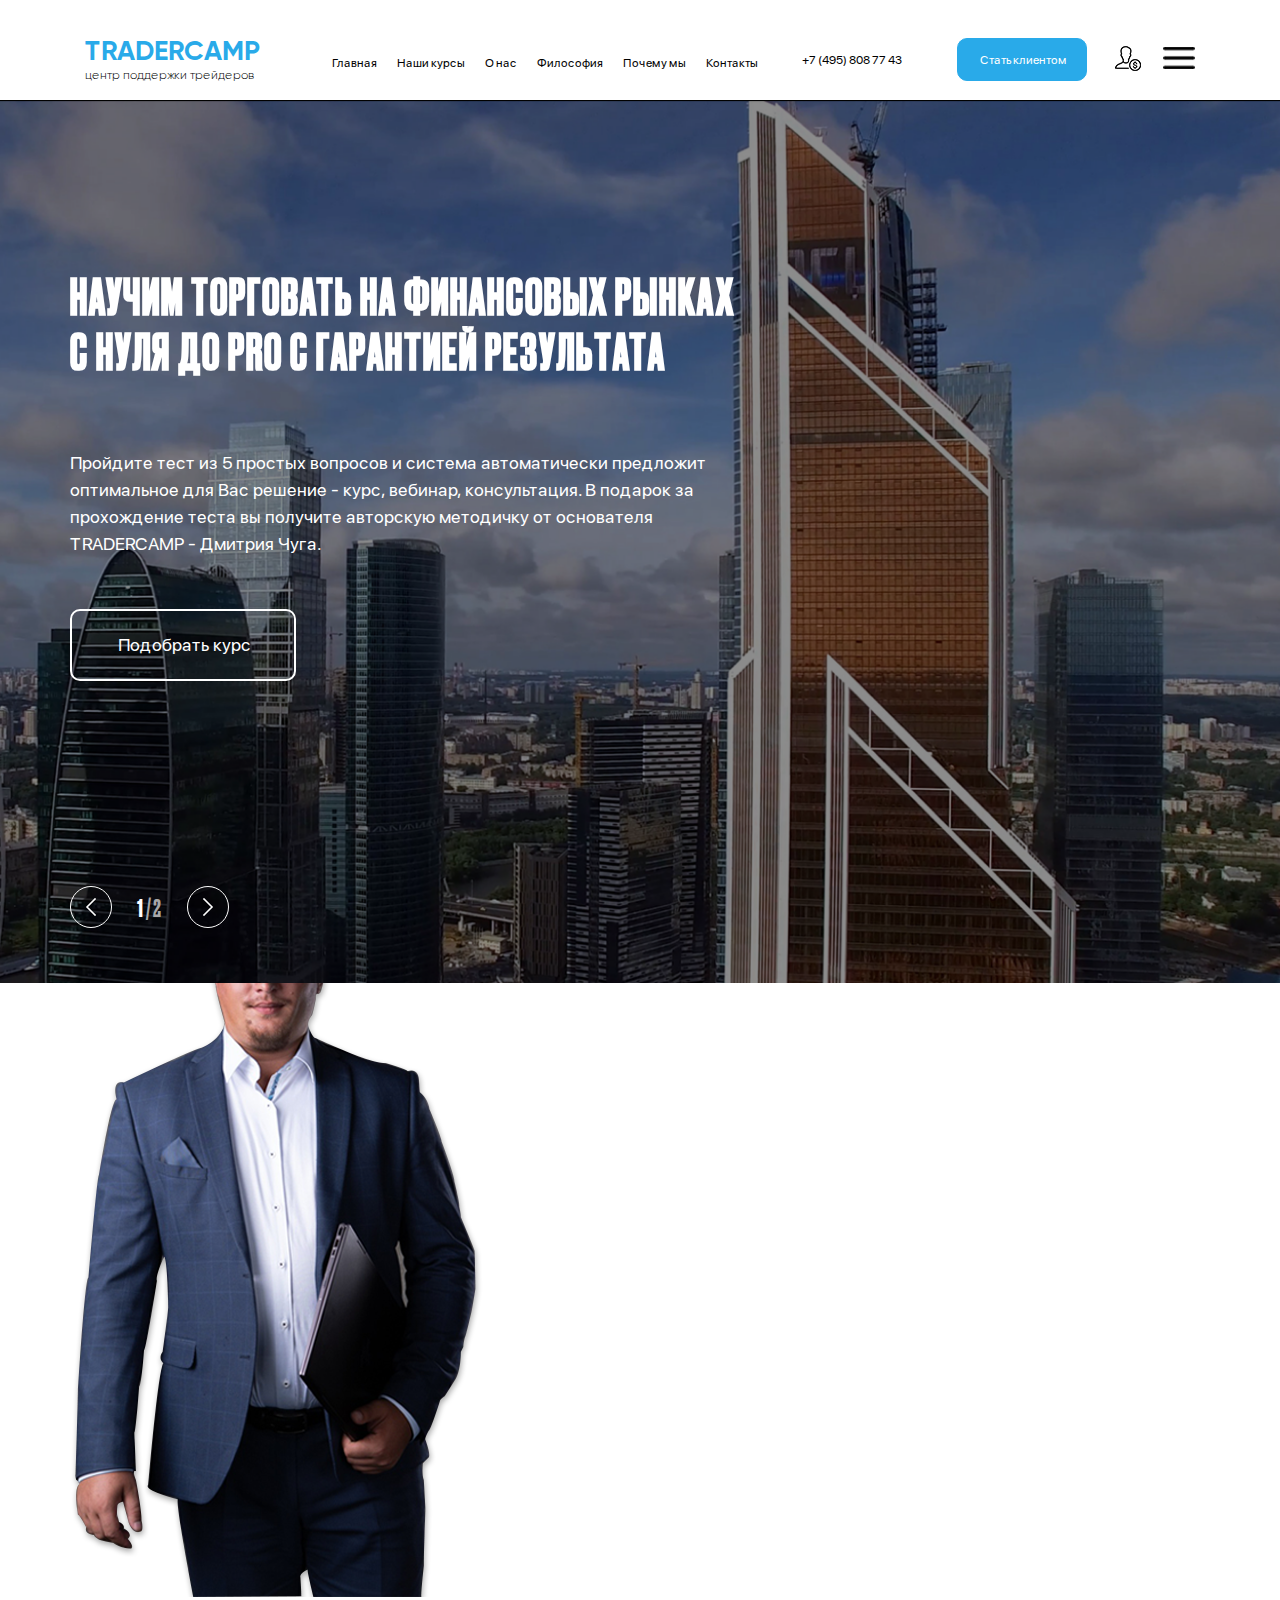
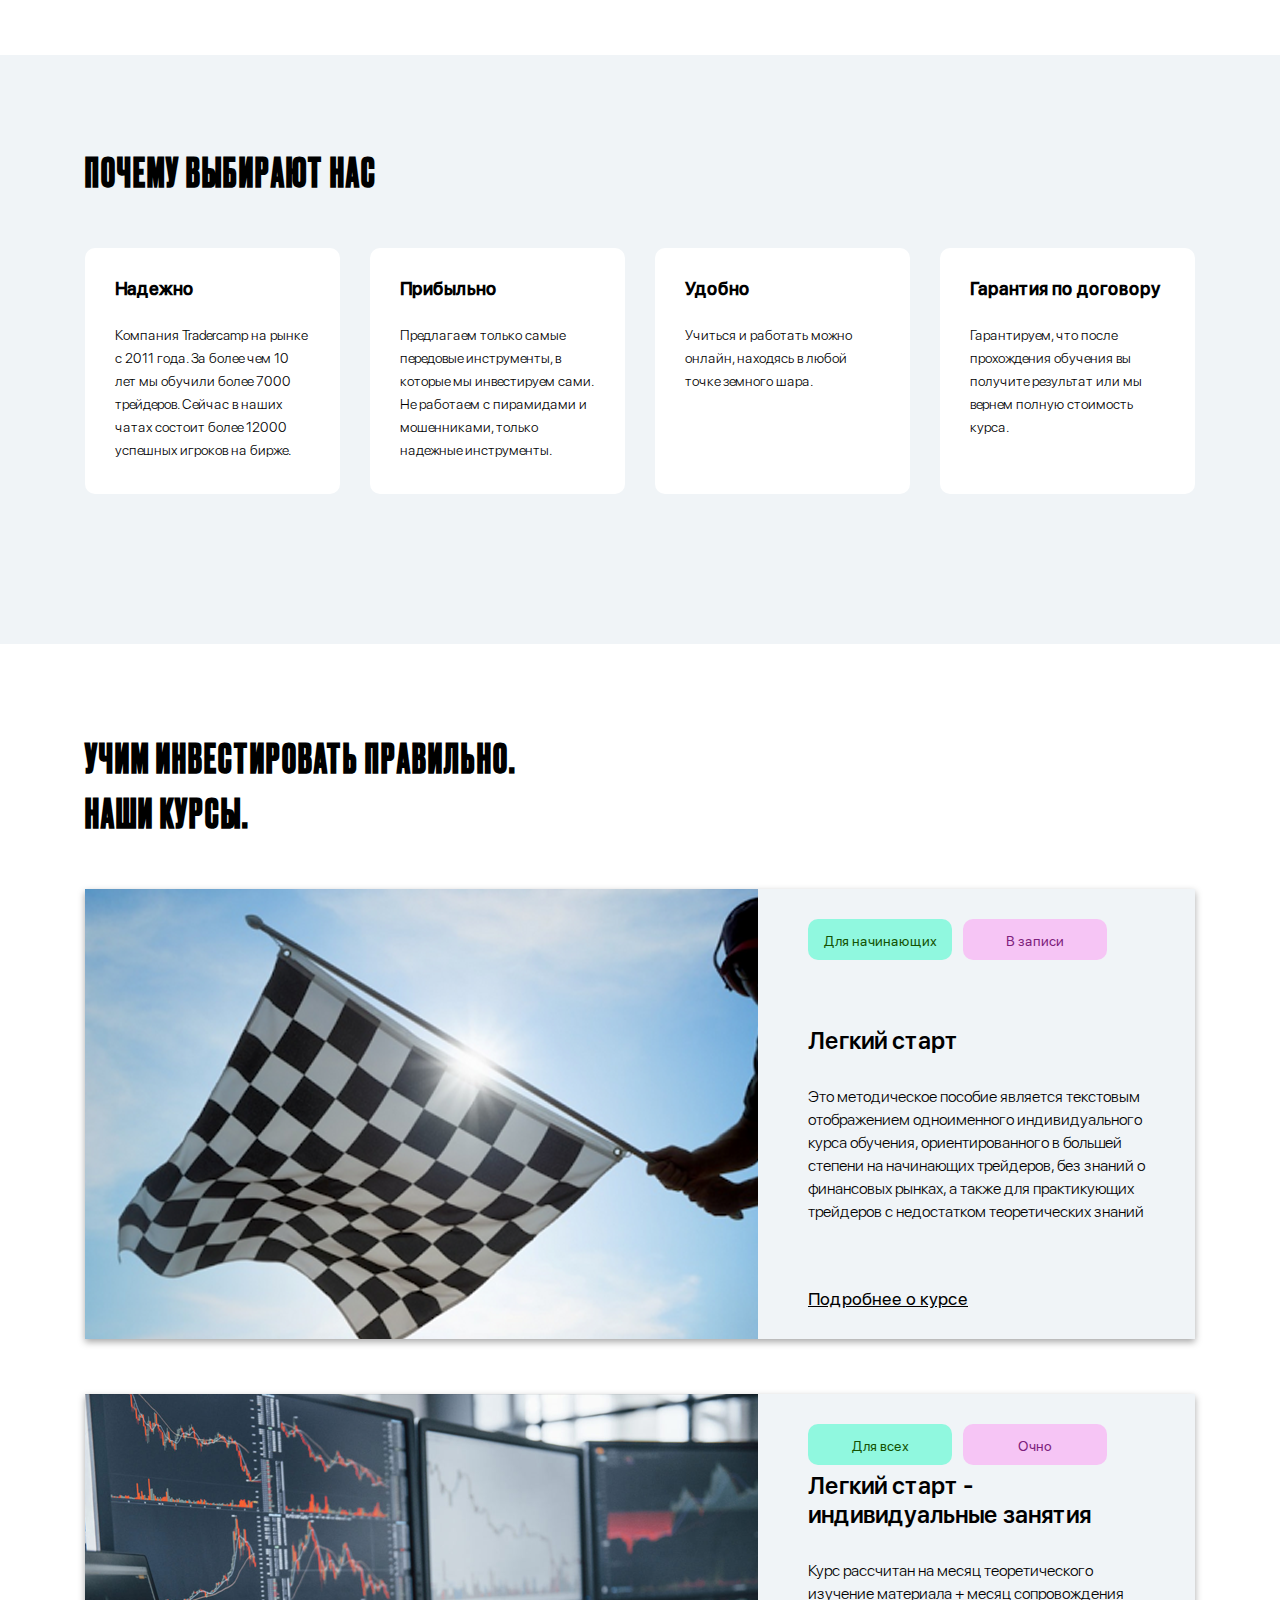
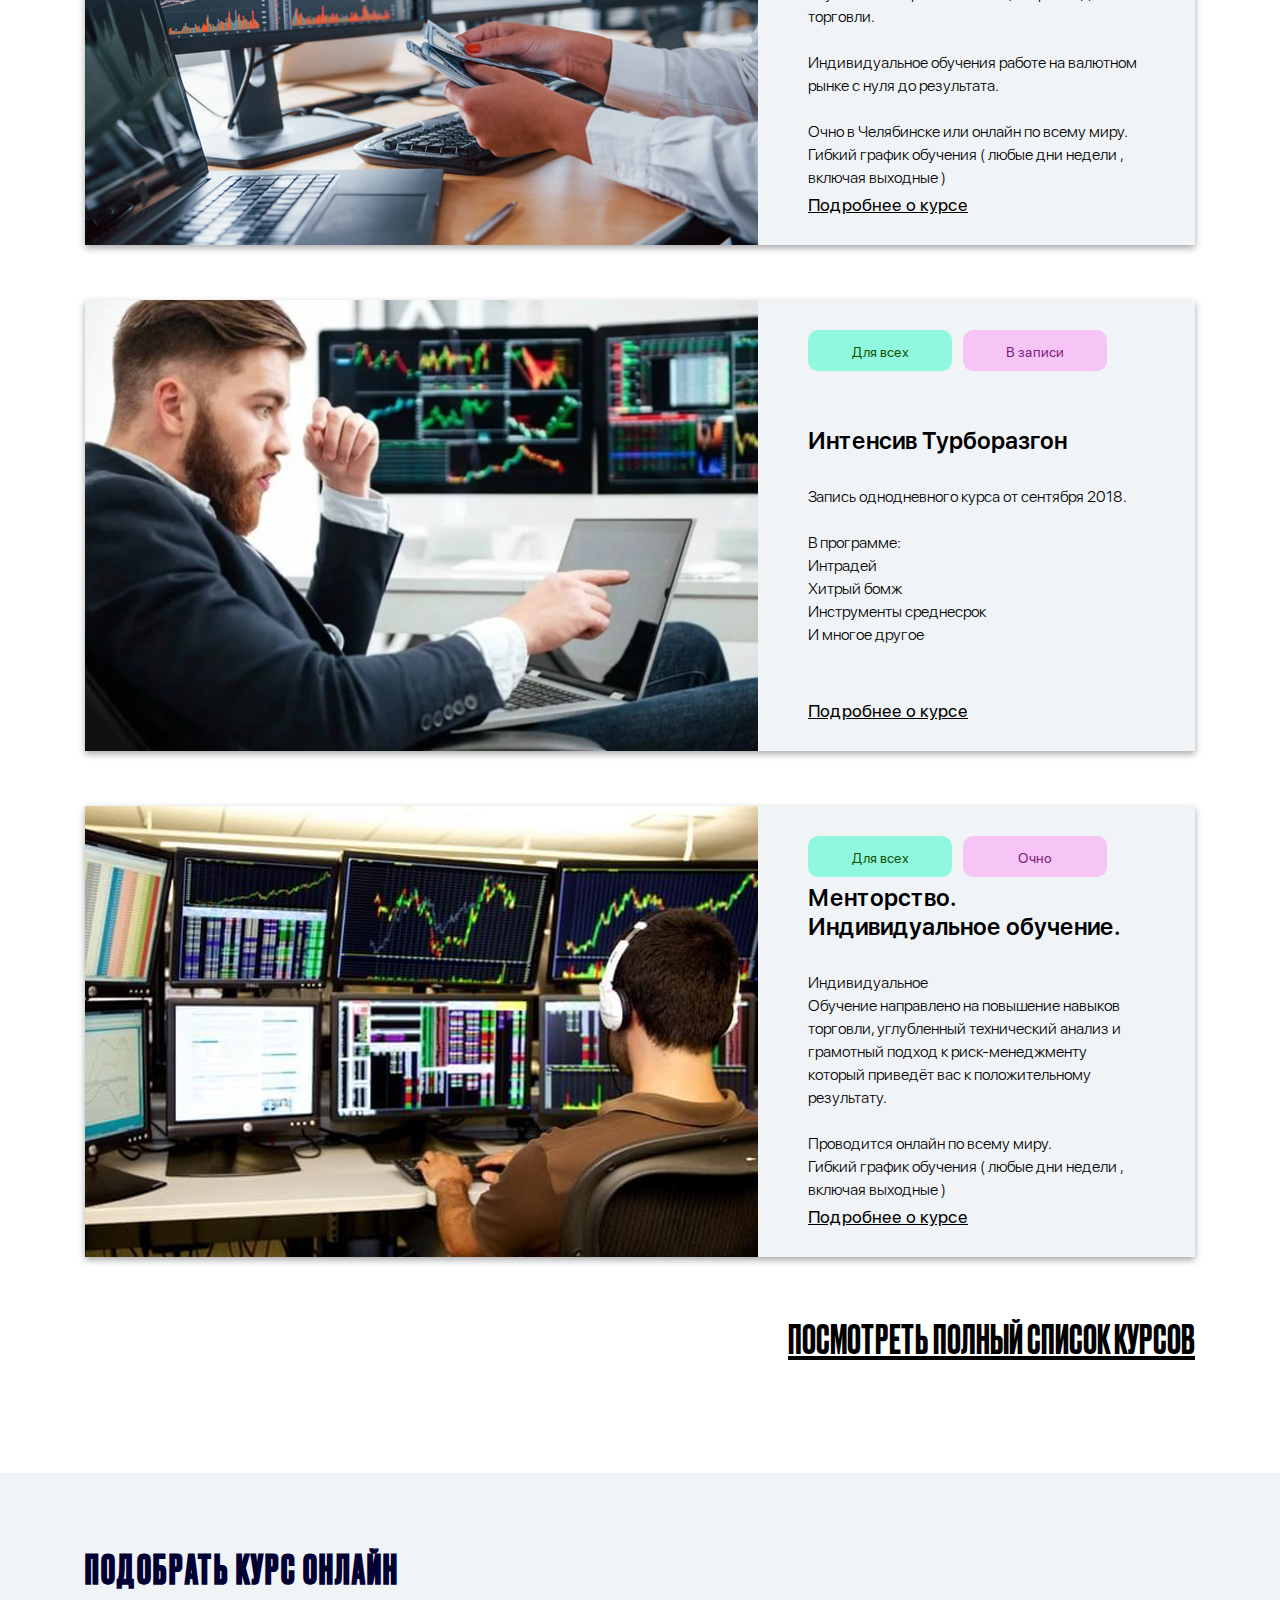
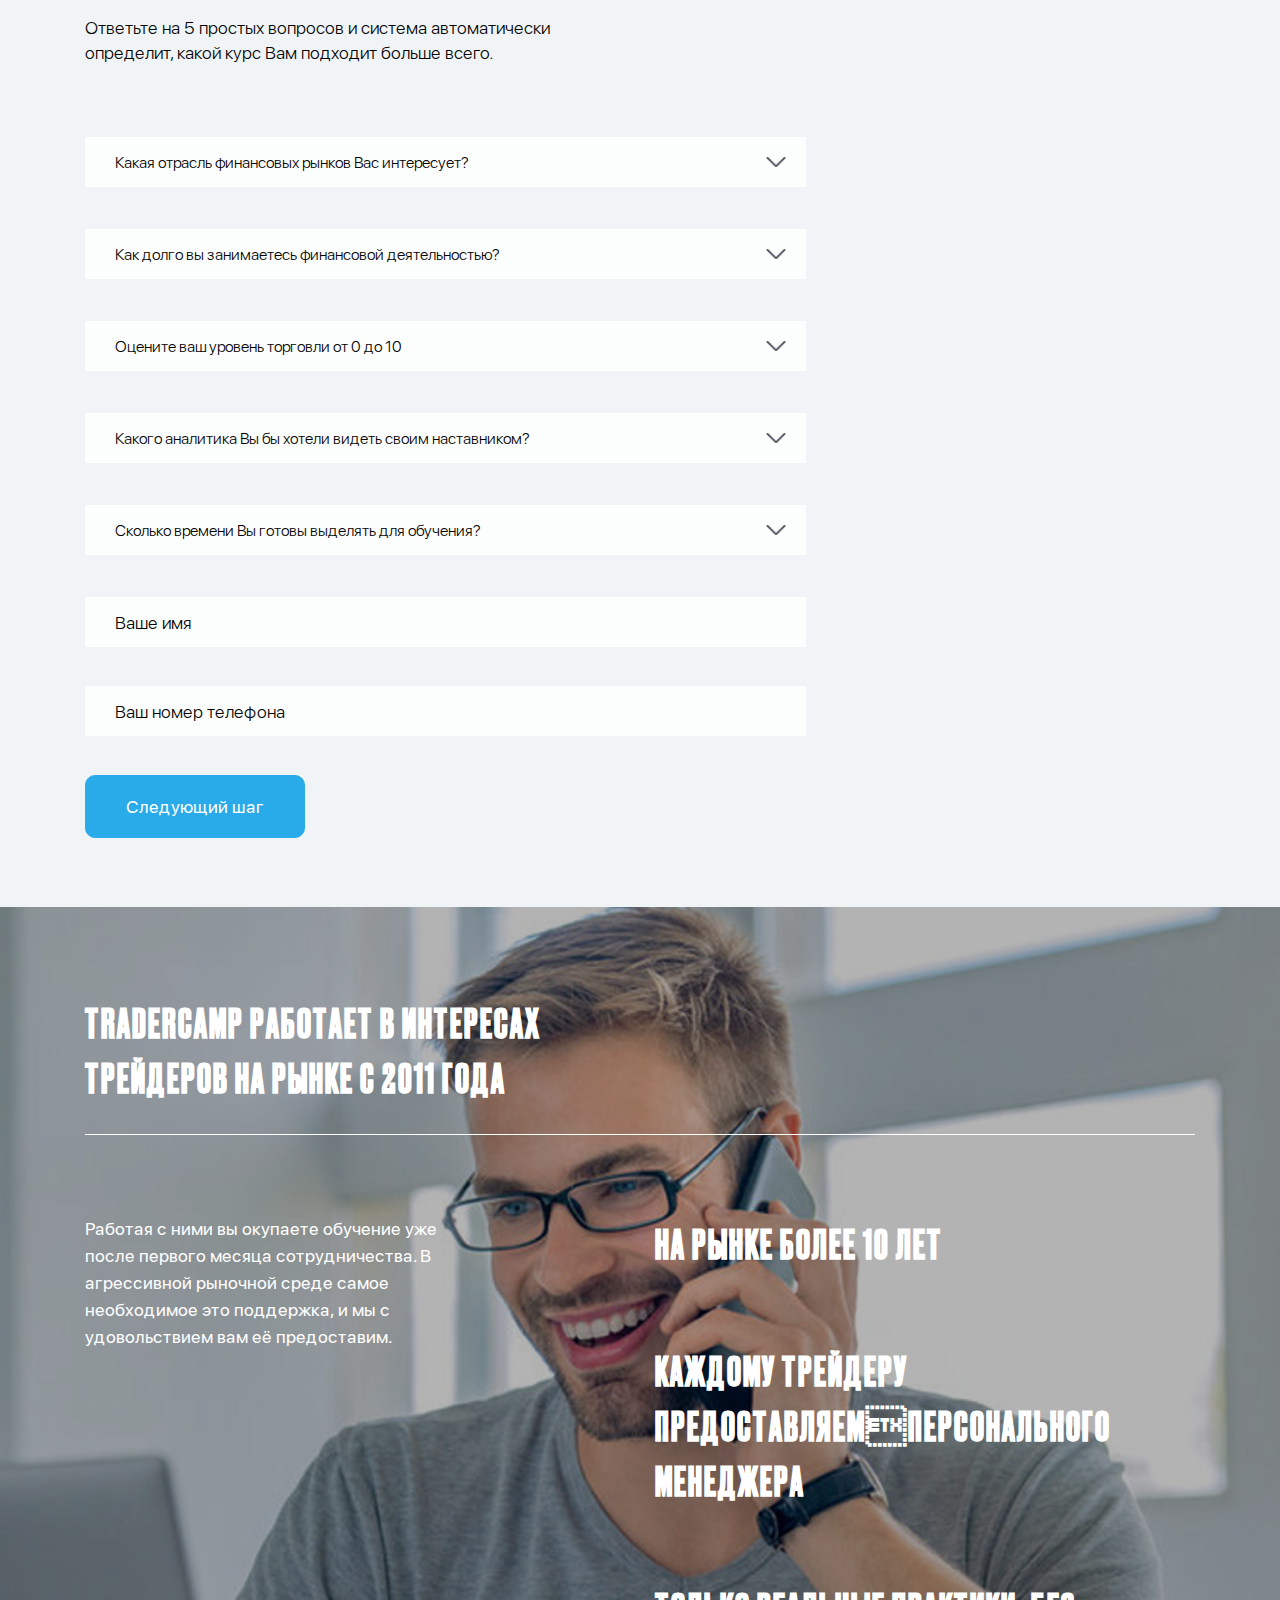
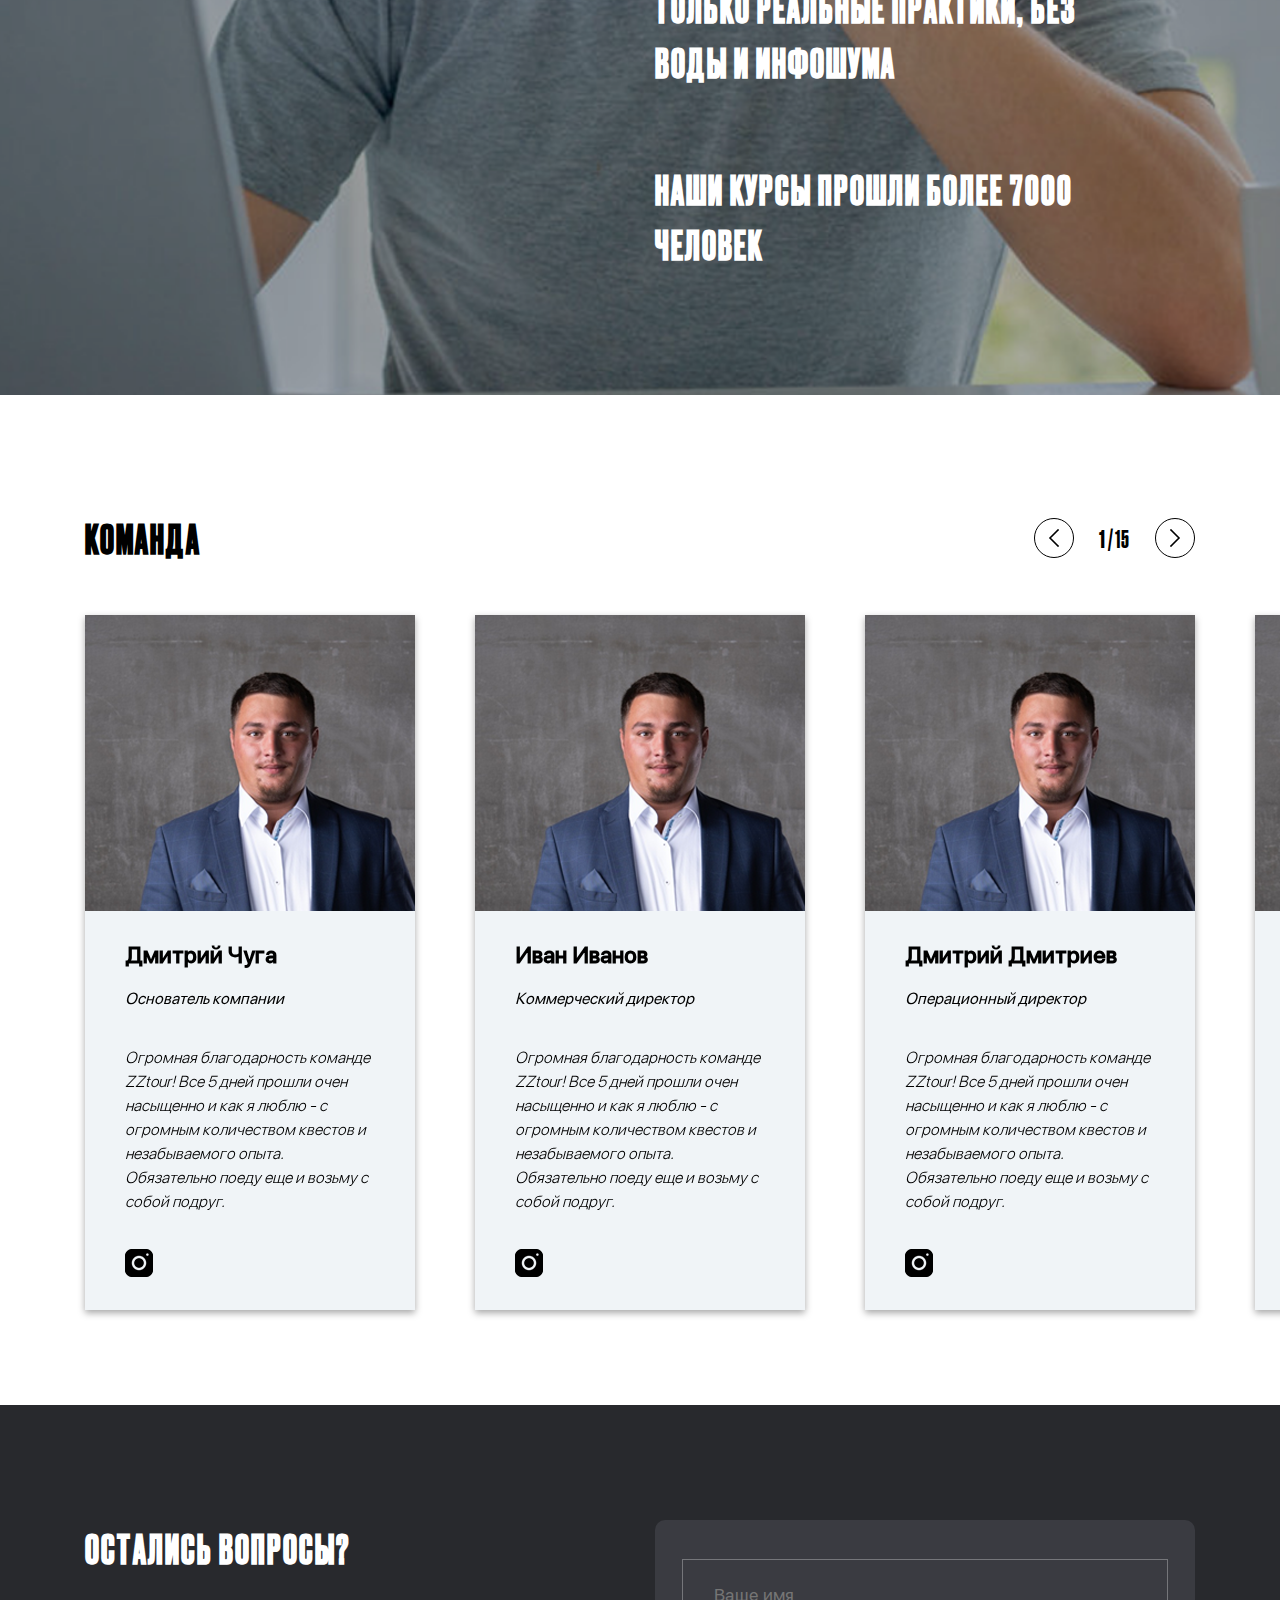
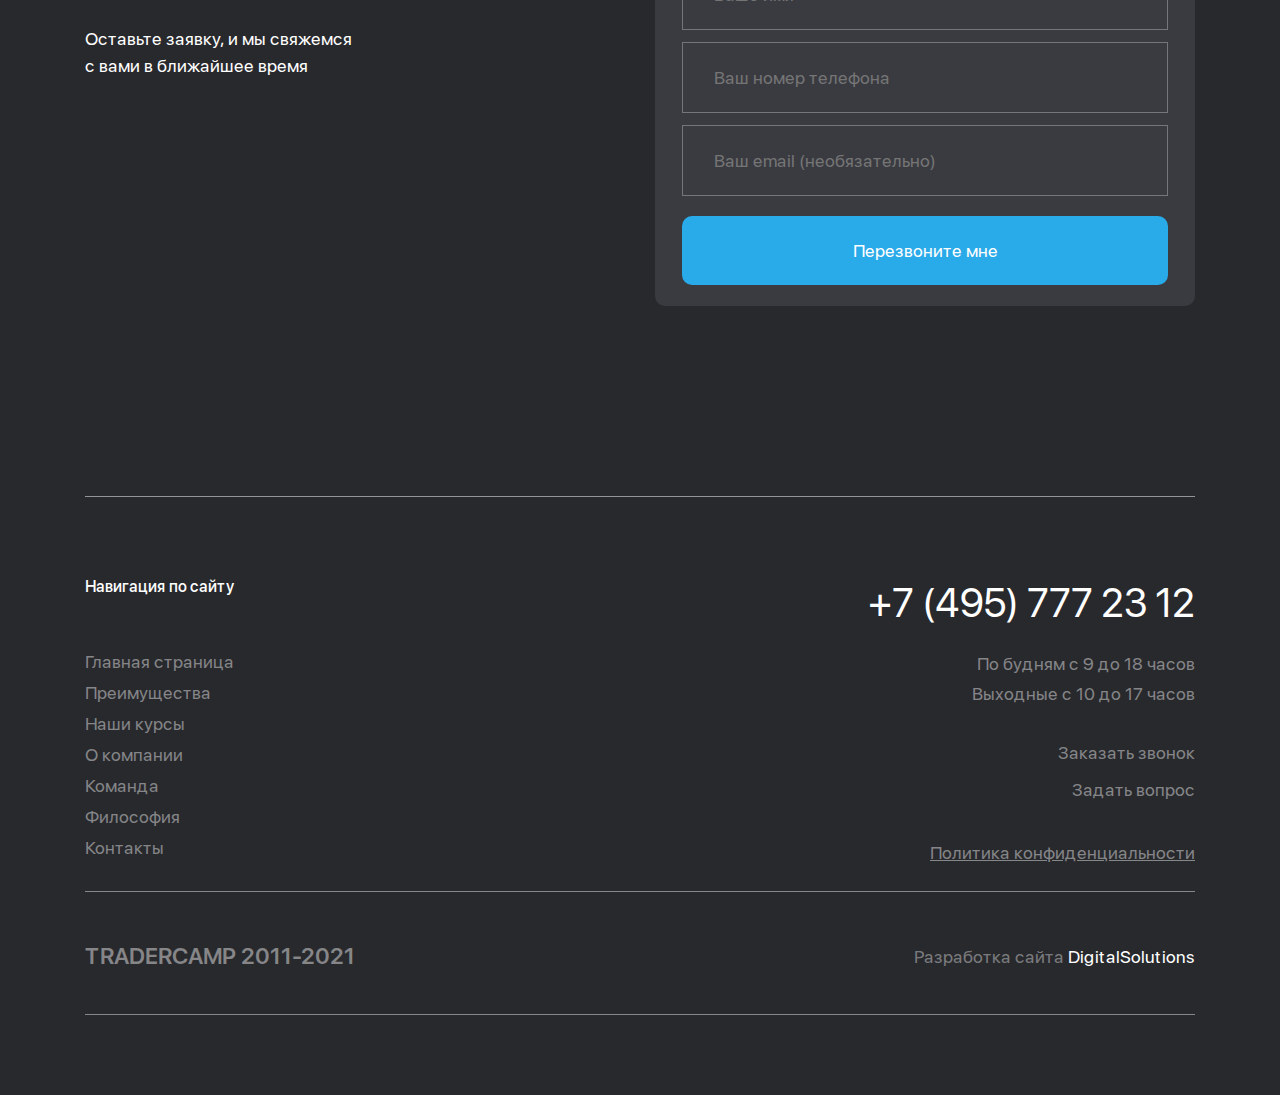
==== commit 79405ddd: "Update index.html" ====
--- a/index.html
+++ b/index.html
@@ -28,7 +28,7 @@
                         <li><a href="#">Главная</a></li>
                         <li><a href="#course">Наши курсы</a></li>
                         <li><a href="#about">О нас</a></li>
-                        <li><a href="philosoph.html">Философия</a></li>
+                        <li><a href="#philosoph">Философия</a></li>
                         <li><a href="#why">Почему мы</a></li>
                         <li><a href="#contact">Контакты</a></li>
                     </ul>
@@ -49,6 +49,7 @@
                     <li><a class="header-nav__menulink" href="about.html">О компании</a></li>
                     <li><a class="header-nav__menulink" href="courses.html">Все курсы</a></li>
                     <li><a class="header-nav__menulink" href="cabinet.html">Личный кабинет</a></li>
+                    <li><a class="header-nav__menulink" href="mission.html">Миссия</a></li>
                     <li><a class="header-nav__menulink" href="contacts.html">Контакты</a></li>
                     <a href="tel: +74958087743" class="header-nav__menulink tel">+7 (495) 808 77 43</a>
                     <a class="button__action" data-fancybox data-src="#modal-form" href="javascript:;">Стать
@@ -100,31 +101,32 @@
                         </div>
                     </div>
                 </div>
-                <div class="swiper-slide">
+                <div class="swiper-slide philosoph-header">
                     <div class="header-content">
                         <div class="header-effect">
-                            <img class="swiper-slide__img" src="images/bank.jpg" alt="">
                             <div class="container">
-                                <h1 class="swiper-slide__title">Научим торговать на финансовых рынках
-                                    с нуля до PRO с гарантией результата
-                                </h1>
-                                <p class="swiper-slide__text">Пройдите тест из 5 простых вопросов и система
-                                    автоматически
-                                    предложит оптимальное для Вас решение - курс, вебинар, консультация.
-                                    В подарок за прохождение теста вы получите авторскую методичку
-                                    от основателя TRADERCAMP - Дмитрия Чуга. </p>
-
-                                <a class="header-content__button" data-fancybox data-src="#calc-form"
-                                    href="javascript:;">Подобрать курс</a>
-                                <div class="header-content__slider-control__panel">
-                                    <div class="header-button-prev slide__btn">
-                                        <img src="images/arrowleft.png" alt="">
-                                    </div>
-                                    <div class="header-pagination"></div>
-                                    <div class="header-button-next slide__btn">
-                                        <img src="images/arrowright.png" alt="">
+                                <div class="header-content__texts">
+                                    <h1 class="swiper-slide__title">С ЧЕГО НАЧАТЬ ПУТЬ В ИНВЕСТИЦИЯХ ?
+                                    </h1>
+                                    <p class="swiper-slide__text">Посмотрите бесплатный вебинар от основателя
+                                        сообщества Tradercamp - Дмитрия Чуга, на котором вы
+                                        получите базовые знания о трейдинге и убережете
+                                        себя от типичных ошибок, с которыми сталкиваются
+                                        90% начинающих трейдеров. </p>
+
+                                    <a class="header-content__button" data-fancybox data-src="#modal-form"
+                                        href="javascript:;">Записаться</a>
+                                    <div class="header-content__slider-control__panel">
+                                        <div class="header-button-prev slide__btn">
+                                            <img src="images/arrowleft.png" alt="">
+                                        </div>
+                                        <div class="header-pagination"></div>
+                                        <div class="header-button-next slide__btn">
+                                            <img src="images/arrowright.png" alt="">
+                                        </div>
                                     </div>
                                 </div>
+                                <img class="header__person" src="images/person.png" alt="">
                             </div>
                         </div>
                     </div>
@@ -195,12 +197,12 @@
                 </div>
                 <div class="course__item__content">
                     <div class="course__item__content-marks">
-                        <div class="course__item__content-mark__first">
+                        <a href="#/" class="course__item__content-mark__first">
                             Для начинающих
-                        </div>
-                        <div class="course__item__content-mark__second">
+                        </a>
+                        <a href="#/" class="course__item__content-mark__second">
                             В записи
-                        </div>
+                        </a>
                     </div>
                     <div class="course__item__texts">
                         <h4 class="course__item__title">
@@ -214,7 +216,7 @@
                             с недостатком теоретических знаний
                         </p>
                     </div>
-                    <a class="course__item__link" data-fancybox data-src="#course-form" href="javascript:;">Подробнее о
+                    <a class="course__item__link" href="courses.html">Подробнее о
                         курсе</a>
                 </div>
             </div>
@@ -224,12 +226,12 @@
                 </div>
                 <div class="course__item__content">
                     <div class="course__item__content-marks">
-                        <div class="course__item__content-mark__first">
+                        <a href="#/" class="course__item__content-mark__first">
                             Для всех
-                        </div>
-                        <div class="course__item__content-mark__second">
+                        </a>
+                        <a href="#/" class="course__item__content-mark__second">
                             Очно
-                        </div>
+                        </a>
                     </div>
                     <div class="course__item__texts">
                         <h4 class="course__item__title">
@@ -249,7 +251,8 @@
                             включая выходные )
                         </p>
                     </div>
-                    <a class="course__item__link" data-fancybox data-src="#course-form" href="javascript:;">Подробнее о
+
+                    <a class="course__item__link" href="courses.html">Подробнее о
                         курсе</a>
                 </div>
             </div>
@@ -259,12 +262,12 @@
                 </div>
                 <div class="course__item__content">
                     <div class="course__item__content-marks">
-                        <div class="course__item__content-mark__first">
+                        <a href="#/" class="course__item__content-mark__first">
                             Для всех
-                        </div>
-                        <div class="course__item__content-mark__second">
+                        </a>
+                        <a href="#/" class="course__item__content-mark__second">
                             В записи
-                        </div>
+                        </a>
                     </div>
                     <div class="course__item__texts">
                         <h4 class="course__item__title">
@@ -286,7 +289,8 @@
                             <br>
                         </p>
                     </div>
-                    <a class="course__item__link" data-fancybox data-src="#course-form" href="javascript:;">Подробнее о
+
+                    <a class="course__item__link" href="courses.html">Подробнее о
                         курсе</a>
                 </div>
             </div>
@@ -296,12 +300,12 @@
                 </div>
                 <div class="course__item__content">
                     <div class="course__item__content-marks">
-                        <div class="course__item__content-mark__first">
+                        <a href="#/" class="course__item__content-mark__first">
                             Для всех
-                        </div>
-                        <div class="course__item__content-mark__second">
+                        </a>
+                        <a href="#/" class="course__item__content-mark__second">
                             Очно
-                        </div>
+                        </a>
                     </div>
                     <div class="course__item__texts">
                         <h4 class="course__item__title">
@@ -322,7 +326,8 @@
                             включая выходные )
                         </p>
                     </div>
-                    <a class="course__item__link" data-fancybox data-src="#course-form" href="javascript:;">Подробнее о
+
+                    <a class="course__item__link" href="courses.html">Подробнее о
                         курсе</a>
                 </div>
             </div>
@@ -417,38 +422,41 @@
         </div>
     </section>
 
-    <section id="about" class="about">
-        <div class="container">
-            <div class="about-title__block">
-                <h3 class="title">TRADERCAMP РАБОТАЕТ В ИНТЕРЕСАХ ТРЕЙДЕРОВ
-                    НА РЫНКЕ С 2011 ГОДА</h3>
-            </div>
-            <div class="about-content row">
-                <div class="col-lg-6 col-md-12">
-                    <p class="about-content__text">
-                        Работая с ними вы окупаете обучение уже после
-                        первого месяца сотрудничества. В агрессивной
-                        рыночной среде самое необходимое
-                        это поддержка, и мы с удовольствием вам
-                        её предоставим.
-                    </p>
-                </div>
-                <div class="col-lg-6 col-md-12">
-                    <div class="about-content__titles">
-                        <h3 class="title">НА РЫНКЕ БОЛЕЕ 10 ЛЕТ</h3>
-                        <h3 class="title">КАЖДОМУ ТРЕЙДЕРУ ПРЕДОСТАВЛЯЕМПЕРСОНАЛЬНОГО МЕНЕДЖЕРА</h3>
-                        <h3 class="title">ТОЛЬКО РЕАЛЬНЫЕ ПРАКТИКИ,
-                            БЕЗ ВОДЫ И ИНФОШУМА</h3>
-                        <h3 class="title">НАШИ КУРСЫ ПРОШЛИ БОЛЕЕ
-                            7000 ЧЕЛОВЕК</h3>
-                    </div>
-                </div>
-
-            </div>
+    <section id="philosoph" class="about">
+        <div class="philosoph-effect">
+            <div class="container">
+                <div class="about-title__block">
+                    <h3 class="title">TRADERCAMP РАБОТАЕТ В ИНТЕРЕСАХ ТРЕЙДЕРОВ
+                        НА РЫНКЕ С 2011 ГОДА</h3>
+                </div>
+                <div class="about-content row">
+                    <div class="col-lg-6 col-md-12">
+                        <p class="about-content__text">
+                            Работая с ними вы окупаете обучение уже после
+                            первого месяца сотрудничества. В агрессивной
+                            рыночной среде самое необходимое
+                            это поддержка, и мы с удовольствием вам
+                            её предоставим.
+                        </p>
+                    </div>
+                    <div class="col-lg-6 col-md-12">
+                        <div class="about-content__titles">
+                            <h3 class="title">НА РЫНКЕ БОЛЕЕ 10 ЛЕТ</h3>
+                            <h3 class="title">КАЖДОМУ ТРЕЙДЕРУ ПРЕДОСТАВЛЯЕМПЕРСОНАЛЬНОГО МЕНЕДЖЕРА</h3>
+                            <h3 class="title">ТОЛЬКО РЕАЛЬНЫЕ ПРАКТИКИ,
+                                БЕЗ ВОДЫ И ИНФОШУМА</h3>
+                            <h3 class="title">НАШИ КУРСЫ ПРОШЛИ БОЛЕЕ
+                                7000 ЧЕЛОВЕК</h3>
+                        </div>
+                    </div>
+
+                </div>
+            </div>
+
         </div>
     </section>
 
-    <section id="team" class="team">
+    <section id="about" class="team">
         <div class="container">
             <div class="team-control">
                 <h3 class="title">Команда</h3>
@@ -836,10 +844,10 @@
                                         <a href="#about">О компании</a>
                                     </li>
                                     <li>
-                                        <a href="#team">Команда</a>
+                                        <a href="#about">Команда</a>
                                     </li>
                                     <li>
-                                        <a href="philosoph.html">Философия</a>
+                                        <a href="#philosoph">Философия</a>
                                     </li>
                                     <li>
                                         <a href="#contact">Контакты</a>
@@ -1038,7 +1046,8 @@
                     <input autocomplete="off" class="phone" name="phone" placeholder="Ваш номер телефона" required>
                 </div>
                 <div class="pop_input">
-                    <textarea autocomplete="off" class="question" name="question" placeholder="Вопрос" required></textarea>
+                    <textarea autocomplete="off" class="question" name="question" placeholder="Вопрос"
+                        required></textarea>
                 </div>
                 <div class="pop_bottom">
                     <input class="button__action" name="submit" type="submit" value="Отправить">
@@ -1204,4 +1213,4 @@
     <script src="js/main.js"></script>
 </body>
 
-</html>+</html>
--- a/css/style.css
+++ b/css/style.css
@@ -1417,10 +1417,6 @@
   background: #f0f4f7 !important;
 }
 
-.calcWrapper .title {
-  margin-bottom: 90px;
-}
-
 .fancybox-slide {
   padding: 0 !important;
 }
@@ -2008,4 +2004,4 @@
   .header.philosoph-header .header__person {
     height: auto;
   }
-}+}
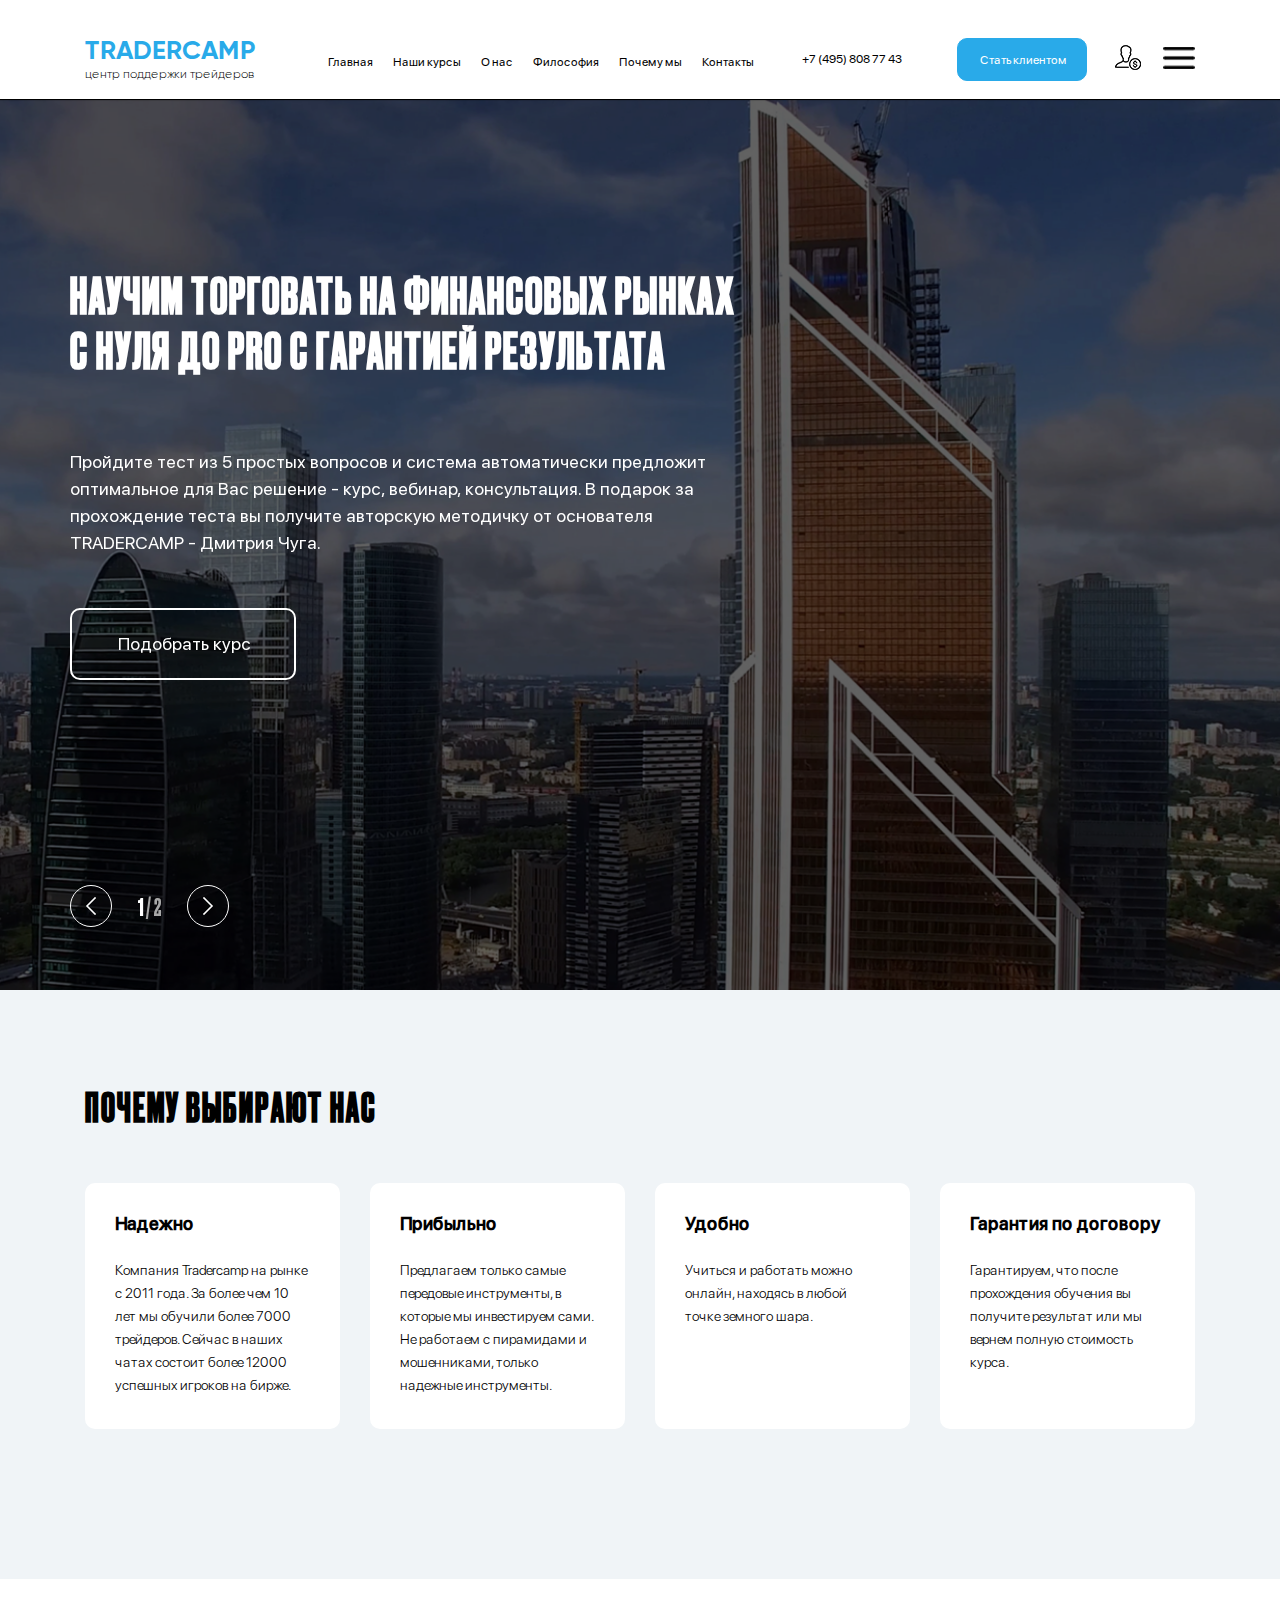
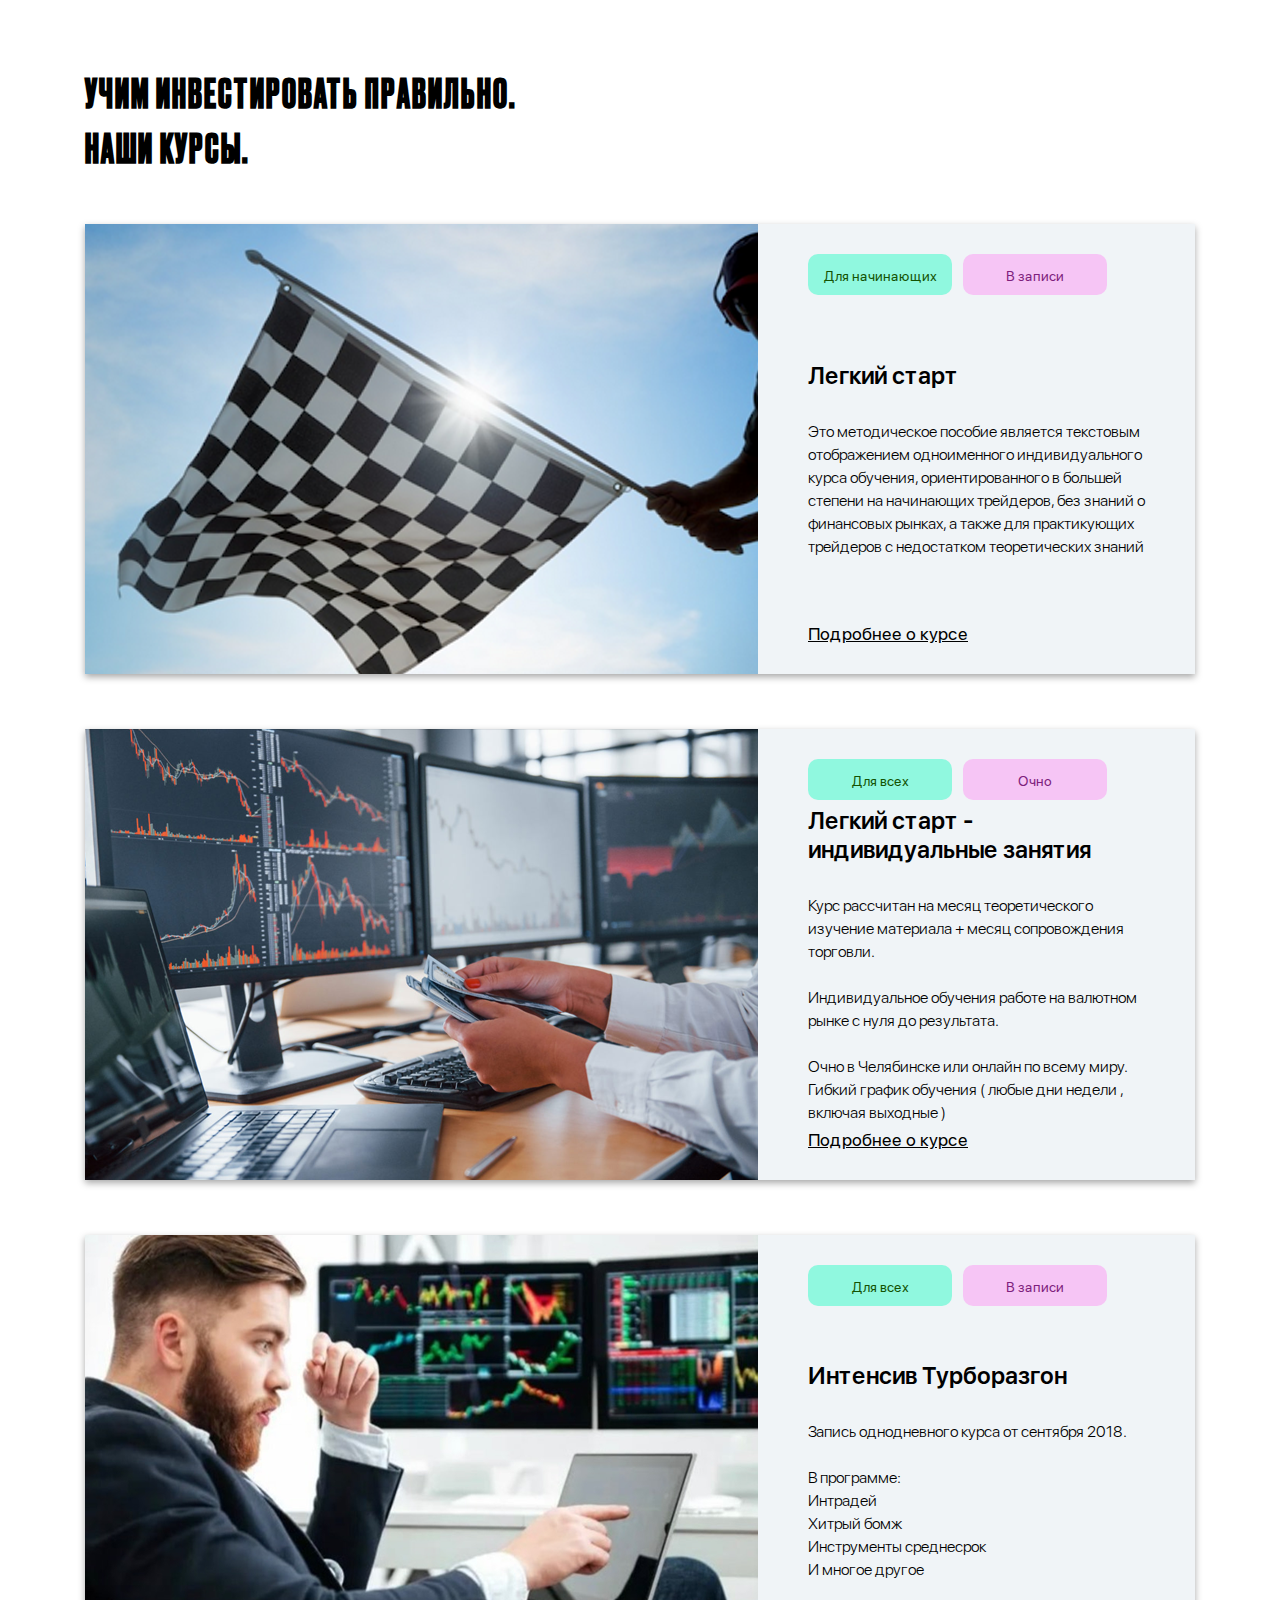
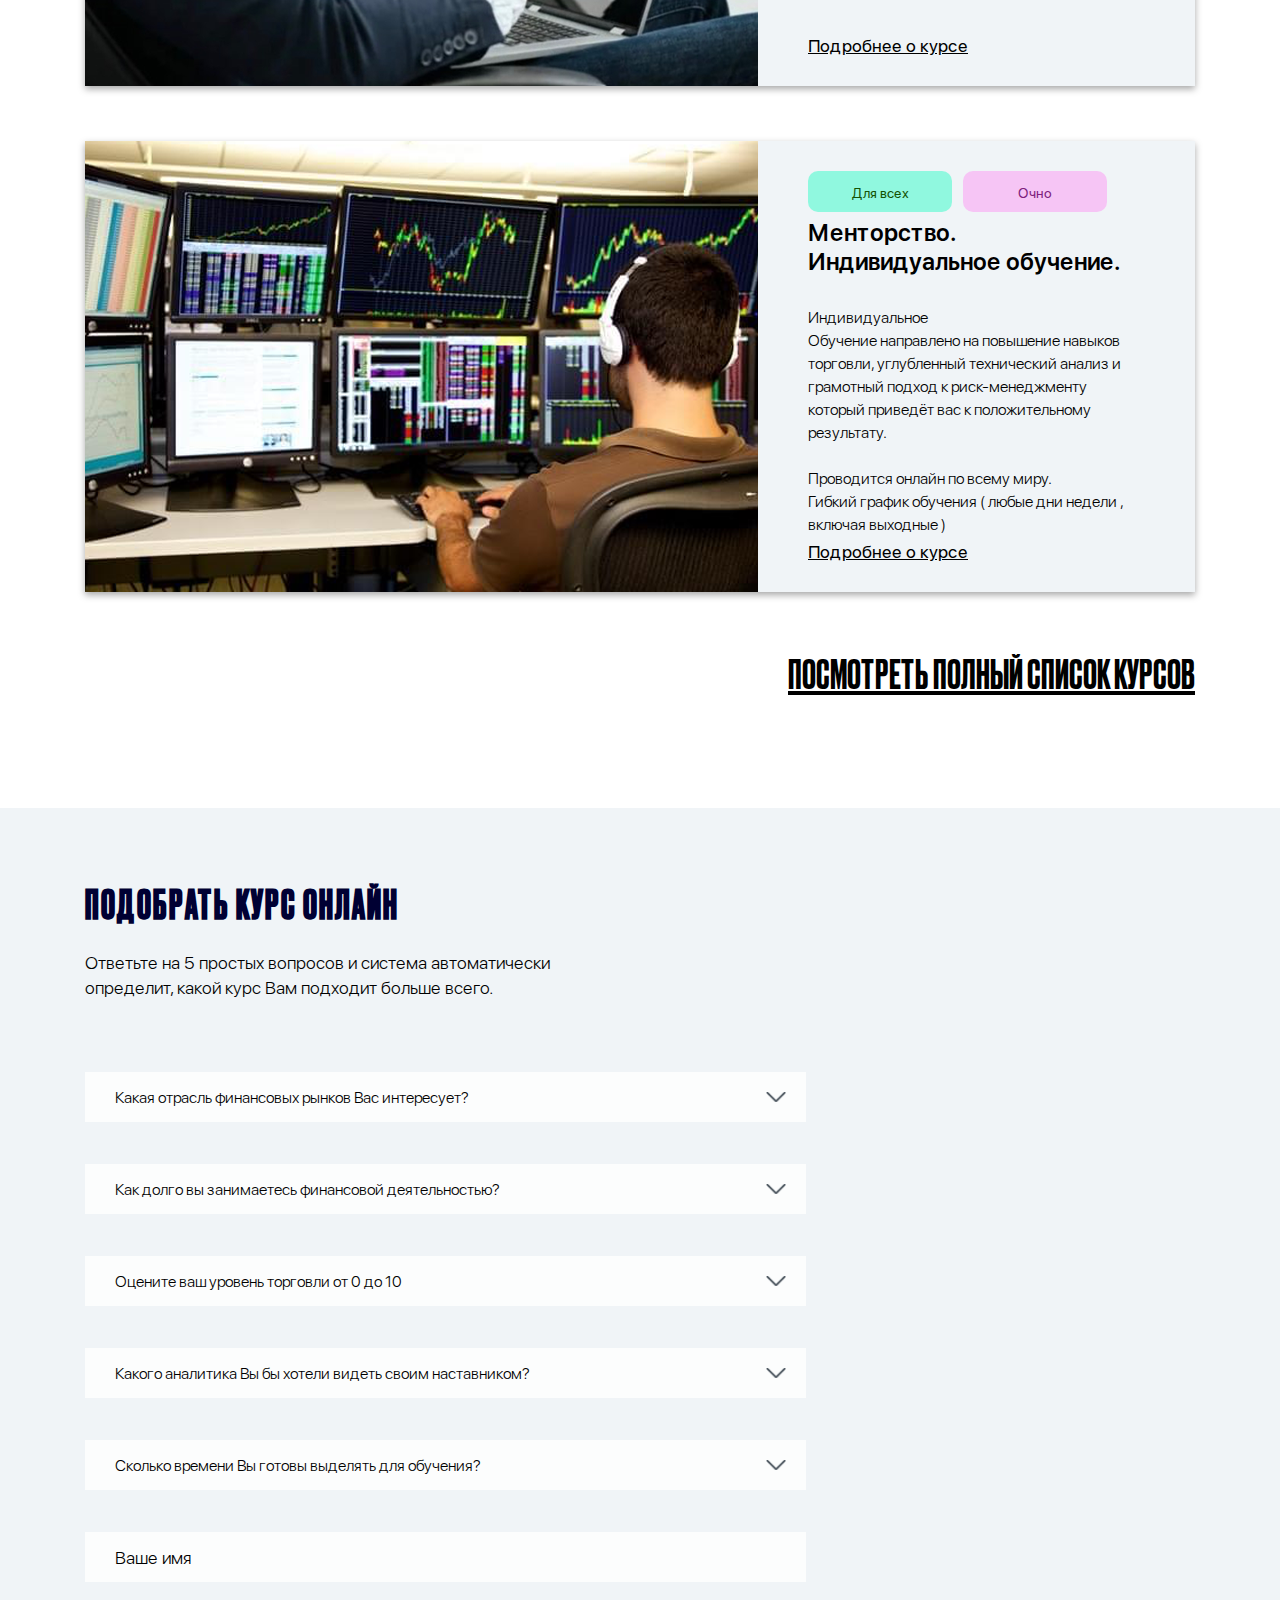
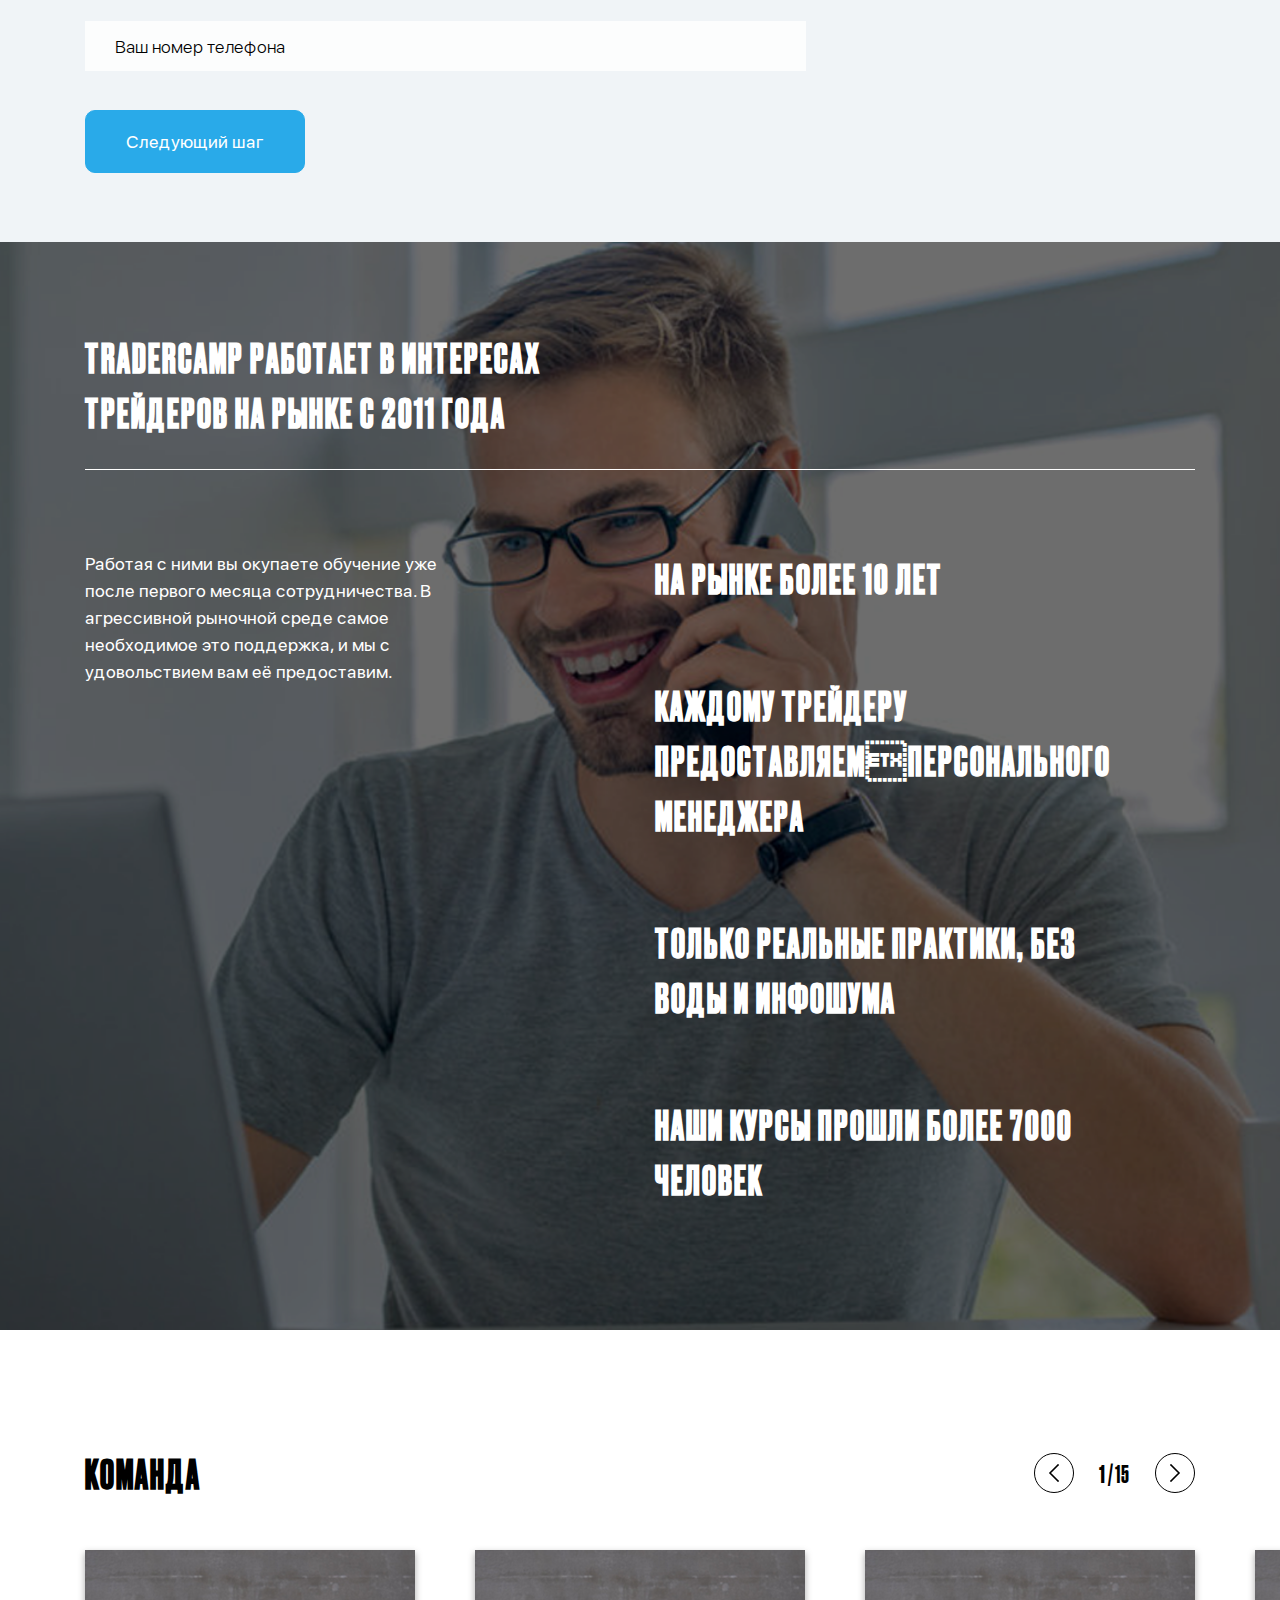
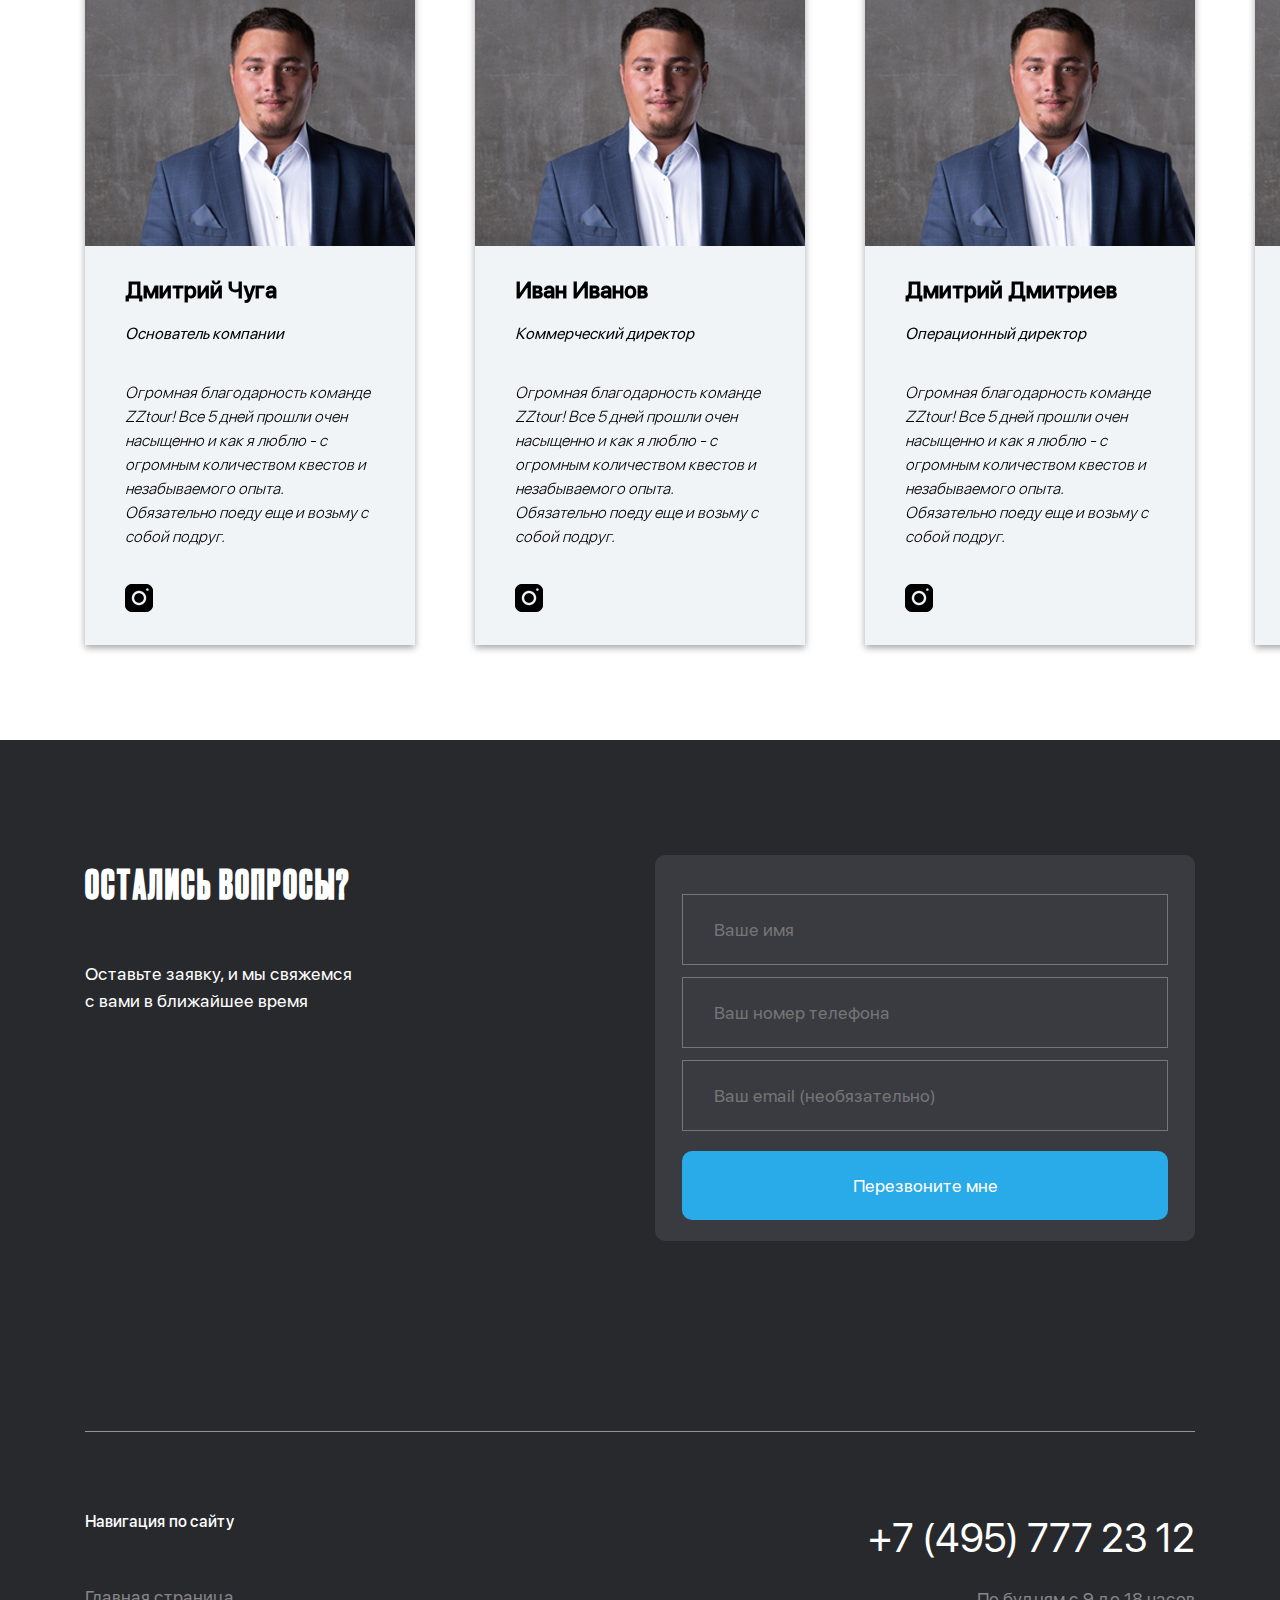
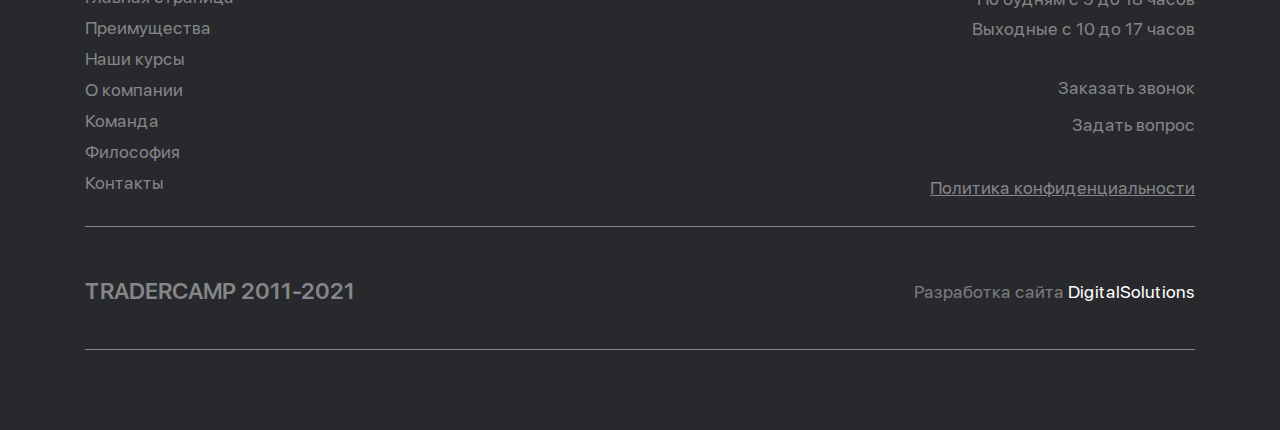
==== commit b04062d2: "Update index.html" ====
--- a/index.html
+++ b/index.html
@@ -17,8 +17,8 @@
 <body>
 
     <header class="header">
-        <div class="container">
-            <div class="header-nav">
+        <div class="header-nav">
+            <div class="container">
                 <div class="header-nav__left">
                     <a href="#/" class="logo-block">
                         <h5 class="logo-block__title">tradercamp</h5>
--- a/css/style.css
+++ b/css/style.css
@@ -126,6 +126,19 @@
   position: relative;
 }
 
+.header-nav .container {
+  display: -webkit-box;
+  display: -ms-flexbox;
+  display: flex;
+  -webkit-box-pack: justify;
+  -ms-flex-pack: justify;
+  justify-content: space-between;
+  -webkit-box-align: center;
+  -ms-flex-align: center;
+  align-items: center;
+  padding: 36px 15px 17px;
+}
+
 .header-effect {
   -webkit-transition: 0.5s;
   -o-transition: 0.5s;
@@ -141,12 +154,13 @@
 .header .swiper-slide__img {
   position: absolute;
   width: 100%;
-  height: 100%;
+  height: 101%;
   top: 0;
   left: 0;
   z-index: -1;
   -o-object-fit: cover;
-     object-fit: cover;
+  object-fit: cover;
+  filter: brightness(0.7);
 }
 
 .header .swiper-slide__title {
@@ -192,39 +206,41 @@
   display: -ms-flexbox;
   display: flex;
   -webkit-box-align: center;
-      -ms-flex-align: center;
-          align-items: center;
+  -ms-flex-align: center;
+  align-items: center;
   margin-top: 205px;
 }
 
-.header.philosoph-header .header-effect {
+.philosoph-header .header-effect {
   padding: 167px 0 0 0;
 }
 
-.header.philosoph-header .swiper-slide__title {
+.philosoph-header .swiper-slide__title {
   width: 300px;
 }
 
-.header.philosoph-header .header__person {
+.philosoph-header .header__person {
   -o-object-fit: contain;
-     object-fit: contain;
-}
-
-.header.philosoph-header .swiper-slide__text {
+  object-fit: contain;
+  display: block;
+  height: auto;
+}
+
+.philosoph-header .swiper-slide__text {
   width: 440px;
 }
 
-.header.philosoph-header .header-content {
+.philosoph-header .header-content {
   background: #48b3e8;
 }
 
-.header.philosoph-header .header-content .container {
+.philosoph-header .header-content .container {
   display: -webkit-box;
   display: -ms-flexbox;
   display: flex;
   -webkit-box-pack: justify;
-      -ms-flex-pack: justify;
-          justify-content: space-between;
+  -ms-flex-pack: justify;
+  justify-content: space-between;
 }
 
 .slide__btn {
@@ -232,11 +248,11 @@
   display: -ms-flexbox;
   display: flex;
   -webkit-box-pack: center;
-      -ms-flex-pack: center;
-          justify-content: center;
+  -ms-flex-pack: center;
+  justify-content: center;
   -webkit-box-align: center;
-      -ms-flex-align: center;
-          align-items: center;
+  -ms-flex-align: center;
+  align-items: center;
   width: 40px;
   height: 40px;
   border: 1px solid #ffffff;
@@ -253,7 +269,7 @@
 
 .slide__btn:hover img {
   -webkit-filter: invert(100);
-          filter: invert(100);
+  filter: invert(100);
 }
 
 .swiper-pagination-fraction {
@@ -269,34 +285,35 @@
 }
 
 .header-nav {
-  display: -webkit-box;
-  display: -ms-flexbox;
-  display: flex;
-  -webkit-box-pack: justify;
-      -ms-flex-pack: justify;
-          justify-content: space-between;
+  transition: .5s;
+}
+
+.header-nav.fixed {
+  position: fixed;
+  top: 0;
+  left: 0;
+  width: 100%;
+  z-index: 999;
+  background: #ffffff;
+  box-shadow: 6px -5px 23px #000000;
+}
+
+.header-nav__left {
+  display: -webkit-box;
+  display: -ms-flexbox;
+  display: flex;
   -webkit-box-align: center;
-      -ms-flex-align: center;
-          align-items: center;
-  padding: 36px 0 17px 0;
-}
-
-.header-nav__left {
+  -ms-flex-align: center;
+  align-items: center;
+}
+
+.header-nav__firstmenu {
   display: -webkit-box;
   display: -ms-flexbox;
   display: flex;
   -webkit-box-align: center;
-      -ms-flex-align: center;
-          align-items: center;
-}
-
-.header-nav__firstmenu {
-  display: -webkit-box;
-  display: -ms-flexbox;
-  display: flex;
-  -webkit-box-align: center;
-      -ms-flex-align: center;
-          align-items: center;
+  -ms-flex-align: center;
+  align-items: center;
   margin-left: 72px;
 }
 
@@ -322,8 +339,8 @@
   display: -ms-flexbox;
   display: flex;
   -webkit-box-align: center;
-      -ms-flex-align: center;
-          align-items: center;
+  -ms-flex-align: center;
+  align-items: center;
 }
 
 .header-nav__right .tel {
@@ -375,7 +392,7 @@
 
 .header-nav__secondmenu .lk img {
   -webkit-filter: invert(100);
-          filter: invert(100);
+  filter: invert(100);
 }
 
 .header-nav__secondmenu .menu__close {
@@ -405,7 +422,7 @@
 
 .header-nav__secondmenu .menu__close:hover img {
   -webkit-filter: invert(100);
-          filter: invert(100);
+  filter: invert(100);
 }
 
 .header-nav__secondmenu-social {
@@ -414,11 +431,11 @@
   display: flex;
   margin-top: 195px;
   -webkit-box-pack: center;
-      -ms-flex-pack: center;
-          justify-content: center;
+  -ms-flex-pack: center;
+  justify-content: center;
   -webkit-box-align: center;
-      -ms-flex-align: center;
-          align-items: center;
+  -ms-flex-align: center;
+  align-items: center;
 }
 
 .header-nav__secondmenu-social a {
@@ -426,19 +443,19 @@
   display: -ms-flexbox;
   display: flex;
   -webkit-box-pack: center;
-      -ms-flex-pack: center;
-          justify-content: center;
+  -ms-flex-pack: center;
+  justify-content: center;
   -webkit-box-align: center;
-      -ms-flex-align: center;
-          align-items: center;
+  -ms-flex-align: center;
+  align-items: center;
   margin: 0 2px;
   border-radius: 50%;
   background: #ffffff;
   height: 31px;
   width: 31px;
-  -webkit-transition: .5s;
-  -o-transition: .5s;
-  transition: .5s;
+  -webkit-transition: 0.5s;
+  -o-transition: 0.5s;
+  transition: 0.5s;
 }
 
 .header-nav__secondmenu-social a:hover {
@@ -447,11 +464,11 @@
 
 .header-nav__secondmenu-social a:hover img {
   -webkit-filter: invert(100);
-          filter: invert(100);
+  filter: invert(100);
 }
 
 .logo-block__title {
-  font-size: 27px;
+  font-size: 26px;
   font-family: "Gilroy-Bold";
   color: #29aae9;
   text-transform: uppercase;
@@ -562,8 +579,8 @@
   display: -ms-flexbox;
   display: flex;
   -webkit-box-align: center;
-      -ms-flex-align: center;
-          align-items: center;
+  -ms-flex-align: center;
+  align-items: center;
 }
 
 .pop_bottom .popup-txt {
@@ -604,8 +621,8 @@
   display: -ms-flexbox;
   display: flex;
   -webkit-box-align: center;
-      -ms-flex-align: center;
-          align-items: center;
+  -ms-flex-align: center;
+  align-items: center;
   left: 0;
   background-color: #fcfdfd;
   padding: 0px 50px 0px 30px;
@@ -618,8 +635,8 @@
 
 .select-styled.active:after {
   -webkit-transform: rotate(-180deg);
-      -ms-transform: rotate(-180deg);
-          transform: rotate(-180deg);
+  -ms-transform: rotate(-180deg);
+  transform: rotate(-180deg);
 }
 
 .select-styled.active {
@@ -652,7 +669,7 @@
   padding: 0;
   list-style: none;
   -webkit-box-shadow: 0px 10px 25px rgba(0, 0, 0, 0.1);
-          box-shadow: 0px 10px 25px rgba(0, 0, 0, 0.1);
+  box-shadow: 0px 10px 25px rgba(0, 0, 0, 0.1);
   background-color: #fff;
 }
 
@@ -771,7 +788,7 @@
   margin-bottom: 55px;
   background-color: #f0f4f7;
   -webkit-box-shadow: 0px 3px 7px 0px rgba(0, 0, 0, 0.35);
-          box-shadow: 0px 3px 7px 0px rgba(0, 0, 0, 0.35);
+  box-shadow: 0px 3px 7px 0px rgba(0, 0, 0, 0.35);
 }
 
 .course .course__item__img-block img {
@@ -785,11 +802,11 @@
   display: flex;
   -webkit-box-orient: vertical;
   -webkit-box-direction: normal;
-      -ms-flex-direction: column;
-          flex-direction: column;
+  -ms-flex-direction: column;
+  flex-direction: column;
   -webkit-box-pack: justify;
-      -ms-flex-pack: justify;
-          justify-content: space-between;
+  -ms-flex-pack: justify;
+  justify-content: space-between;
 }
 
 .course .course__item__content-marks {
@@ -797,8 +814,8 @@
   display: -ms-flexbox;
   display: flex;
   -webkit-box-align: center;
-      -ms-flex-align: center;
-          align-items: center;
+  -ms-flex-align: center;
+  align-items: center;
 }
 
 .course .course__item__content-mark__first {
@@ -856,7 +873,7 @@
   margin-bottom: 30px;
   background-color: #f0f4f7;
   -webkit-box-shadow: 0px 3px 7px 0px rgba(0, 0, 0, 0.35);
-          box-shadow: 0px 3px 7px 0px rgba(0, 0, 0, 0.35);
+  box-shadow: 0px 3px 7px 0px rgba(0, 0, 0, 0.35);
 }
 
 .courses .course__item__img-block {
@@ -867,7 +884,7 @@
   width: 100%;
   height: 100%;
   -o-object-fit: cover;
-     object-fit: cover;
+  object-fit: cover;
   display: block;
 }
 
@@ -878,11 +895,11 @@
   display: flex;
   -webkit-box-orient: vertical;
   -webkit-box-direction: normal;
-      -ms-flex-direction: column;
-          flex-direction: column;
+  -ms-flex-direction: column;
+  flex-direction: column;
   -webkit-box-pack: justify;
-      -ms-flex-pack: justify;
-          justify-content: space-between;
+  -ms-flex-pack: justify;
+  justify-content: space-between;
   width: 60%;
 }
 
@@ -891,8 +908,8 @@
   display: -ms-flexbox;
   display: flex;
   -webkit-box-align: center;
-      -ms-flex-align: center;
-          align-items: center;
+  -ms-flex-align: center;
+  align-items: center;
   margin-bottom: 20px;
 }
 
@@ -973,7 +990,11 @@
 
 .about {
   background: url(../images/greybg.png) no-repeat center center/cover;
+}
+
+.philosoph-effect {
   padding: 87px 0 52px 0;
+  background: #00000063;
 }
 
 .about .title {
@@ -1011,11 +1032,11 @@
   display: -ms-flexbox;
   display: flex;
   -webkit-box-pack: justify;
-      -ms-flex-pack: justify;
-          justify-content: space-between;
+  -ms-flex-pack: justify;
+  justify-content: space-between;
   -webkit-box-align: center;
-      -ms-flex-align: center;
-          align-items: center;
+  -ms-flex-align: center;
+  align-items: center;
   margin-bottom: 50px;
 }
 
@@ -1024,8 +1045,8 @@
   display: -ms-flexbox;
   display: flex;
   -webkit-box-align: center;
-      -ms-flex-align: center;
-          align-items: center;
+  -ms-flex-align: center;
+  align-items: center;
 }
 
 .team .slide__btn {
@@ -1033,11 +1054,11 @@
   display: -ms-flexbox;
   display: flex;
   -webkit-box-pack: center;
-      -ms-flex-pack: center;
-          justify-content: center;
+  -ms-flex-pack: center;
+  justify-content: center;
   -webkit-box-align: center;
-      -ms-flex-align: center;
-          align-items: center;
+  -ms-flex-align: center;
+  align-items: center;
   width: 40px;
   height: 40px;
   border: 1px solid #000000;
@@ -1050,7 +1071,7 @@
 
 .team .slide__btn img {
   -webkit-filter: invert(100);
-          filter: invert(100);
+  filter: invert(100);
 }
 
 .team .slide__btn:hover {
@@ -1059,7 +1080,7 @@
 
 .team .slide__btn:hover img {
   -webkit-filter: invert(0);
-          filter: invert(0);
+  filter: invert(0);
 }
 
 .team .swiper-pagination-fraction {
@@ -1085,7 +1106,7 @@
 .team-item {
   background-color: #f0f4f7;
   -webkit-box-shadow: 0px 3px 7px 0px rgba(0, 0, 0, 0.35);
-          box-shadow: 0px 3px 7px 0px rgba(0, 0, 0, 0.35);
+  box-shadow: 0px 3px 7px 0px rgba(0, 0, 0, 0.35);
 }
 
 .team-img__block {
@@ -1097,7 +1118,7 @@
   width: 100%;
   height: 100%;
   -o-object-fit: cover;
-     object-fit: cover;
+  object-fit: cover;
 }
 
 .team-info {
@@ -1152,11 +1173,11 @@
   display: flex;
   -webkit-box-orient: vertical;
   -webkit-box-direction: normal;
-      -ms-flex-direction: column;
-          flex-direction: column;
+  -ms-flex-direction: column;
+  flex-direction: column;
   -webkit-box-pack: center;
-      -ms-flex-pack: center;
-          justify-content: center;
+  -ms-flex-pack: center;
+  justify-content: center;
 }
 
 .contact .form input {
@@ -1212,8 +1233,8 @@
   display: -ms-flexbox;
   display: flex;
   -webkit-box-pack: justify;
-      -ms-flex-pack: justify;
-          justify-content: space-between;
+  -ms-flex-pack: justify;
+  justify-content: space-between;
 }
 
 .footer .footer-middle p {
@@ -1323,7 +1344,7 @@
 .questionForm {
   background-color: white;
   -webkit-box-shadow: 0px 3px 7px 0px rgba(0, 0, 0, 0.35);
-          box-shadow: 0px 3px 7px 0px rgba(0, 0, 0, 0.35);
+  box-shadow: 0px 3px 7px 0px rgba(0, 0, 0, 0.35);
   width: 575px;
   height: 537px;
   padding: 60px 106px 93px 87px !important;
@@ -1458,7 +1479,7 @@
 section.contacts #map {
   background-color: #def2f5;
   -webkit-box-shadow: 0px 3px 7px 0px rgba(51, 102, 204, 0.35);
-          box-shadow: 0px 3px 7px 0px rgba(51, 102, 204, 0.35);
+  box-shadow: 0px 3px 7px 0px rgba(51, 102, 204, 0.35);
   width: 100%;
   height: 580px;
 }
@@ -1468,6 +1489,10 @@
     padding: 100px 0 55px 0;
   }
 
+  .philosoph-header .header__person {
+    height: 588px;
+  }
+
   .header .swiper-slide__text {
     margin: 50px 0;
   }
@@ -1476,7 +1501,7 @@
     margin-top: 100px;
   }
 
-  .header.philosoph-header .header-effect {
+  .philosoph-header .header-effect {
     padding: 100px 0 0 0;
   }
 
@@ -1499,15 +1524,15 @@
   .course .course__item {
     -webkit-box-orient: vertical;
     -webkit-box-direction: normal;
-        -ms-flex-direction: column;
-            flex-direction: column;
+    -ms-flex-direction: column;
+    flex-direction: column;
   }
 
   .course .course__item__img-block img {
     width: 100%;
     height: 400px;
     -o-object-fit: cover;
-       object-fit: cover;
+    object-fit: cover;
   }
 
   .course .course__item__content-marks {
@@ -1521,8 +1546,8 @@
   .courses .course__item {
     -webkit-box-orient: vertical;
     -webkit-box-direction: normal;
-        -ms-flex-direction: column;
-            flex-direction: column;
+    -ms-flex-direction: column;
+    flex-direction: column;
   }
 
   .courses .course__item__img-block {
@@ -1543,16 +1568,9 @@
 }
 
 @media screen and (max-width: 991px) {
-  .header.philosoph-header .header__person {
+  .philosoph-header .header__person {
     margin-top: 20px;
-    height: 500px;
-  }
-
-  .header.philosoph-header .header-content .container {
-    -webkit-box-orient: vertical;
-    -webkit-box-direction: normal;
-        -ms-flex-direction: column;
-            flex-direction: column;
+    height: 568px;
   }
 
   .header-nav__firstmenu {
@@ -1615,6 +1633,23 @@
 @media screen and (max-width: 767px) {
   .header-effect {
     padding: 70px 0 50px 0;
+  }
+
+  .about-title__block {
+    border-bottom: 1px solid #000000;
+  }
+  .about-title__block .title,
+  .about-content__text,
+  .about .title {
+    color: #000000;
+  }
+  .about,
+  .philosoph-effect {
+    background: #ffffff;
+  }
+
+  .philosoph-header .header__person {
+    display: none;
   }
 
   .header .swiper-slide__title {
@@ -1638,19 +1673,19 @@
 
   .header .header-content__slider-control__panel {
     -webkit-box-pack: center;
-        -ms-flex-pack: center;
-            justify-content: center;
-  }
-
-  .header.philosoph-header .header-effect {
-    padding: 70px 0 0 0;
-  }
-
-  .header.philosoph-header .swiper-slide__title {
+    -ms-flex-pack: center;
+    justify-content: center;
+  }
+
+  .philosoph-header .header-effect {
+    padding: 70px 0 105px 0;
+  }
+
+  .philosoph-header .swiper-slide__title {
     width: 100%;
   }
 
-  .header.philosoph-header .swiper-slide__text {
+  .philosoph-header .swiper-slide__text {
     width: 100%;
   }
 
@@ -1664,10 +1699,6 @@
 
   .header-nav__secondmenu .menu__close {
     font-size: 12px;
-  }
-
-  .logo-block__title {
-    font-size: 25px;
   }
 
   .form__item input {
@@ -1677,8 +1708,8 @@
 
   .pop_bottom {
     -webkit-box-pack: center;
-        -ms-flex-pack: center;
-            justify-content: center;
+    -ms-flex-pack: center;
+    justify-content: center;
   }
 
   .pop_bottom .popup-txt {
@@ -1781,7 +1812,7 @@
     margin-bottom: 30px;
   }
 
-  .about {
+  .philosoph-effect {
     padding: 50px 0;
   }
 
@@ -1800,8 +1831,8 @@
 
   .team-slider__controlpanel {
     -webkit-box-pack: center;
-        -ms-flex-pack: center;
-            justify-content: center;
+    -ms-flex-pack: center;
+    justify-content: center;
   }
 
   .team .swiper-pagination-fraction {
@@ -1852,8 +1883,8 @@
   .footer .footer-middle {
     -webkit-box-orient: vertical;
     -webkit-box-direction: normal;
-        -ms-flex-direction: column;
-            flex-direction: column;
+    -ms-flex-direction: column;
+    flex-direction: column;
   }
 
   .footer .footer-middle p {
@@ -1972,8 +2003,8 @@
     padding: 0;
   }
 
-  .header.philosoph-header .header-effect {
-    padding: 70px 20px 0;
+  .philosoph-header .header-effect {
+    padding: 70px 20px 105px;
   }
 
   .modalForm,
@@ -1981,6 +2012,42 @@
   .courseForm,
   .questionForm {
     width: 100%;
+  }
+}
+
+@media screen and (max-width: 549px) {
+  .philosoph-header .header-effect {
+    padding: 70px 20px 88px;
+  }
+}
+
+@media screen and (max-width: 468px) {
+  .philosoph-header .header-effect {
+    padding: 70px 20px 116px;
+  }
+}
+
+@media screen and (max-width: 399px) {
+  .philosoph-header .header-effect {
+    padding: 70px 20px 89px;
+  }
+}
+
+@media screen and (max-width: 378px) {
+  .philosoph-header .header-effect {
+    padding: 70px 20px 104px;
+  }
+}
+
+@media screen and (max-width: 354px) {
+  .philosoph-header .header-effect {
+    padding: 70px 20px 116px;
+  }
+}
+
+@media screen and (max-width: 332px) {
+  .philosoph-header .header-effect {
+    padding: 70px 20px 137px;
   }
 }
 
@@ -2001,7 +2068,7 @@
 }
 
 @media screen and (max-width: 325px) {
-  .header.philosoph-header .header__person {
+  .philosoph-header .header__person {
     height: auto;
   }
 }
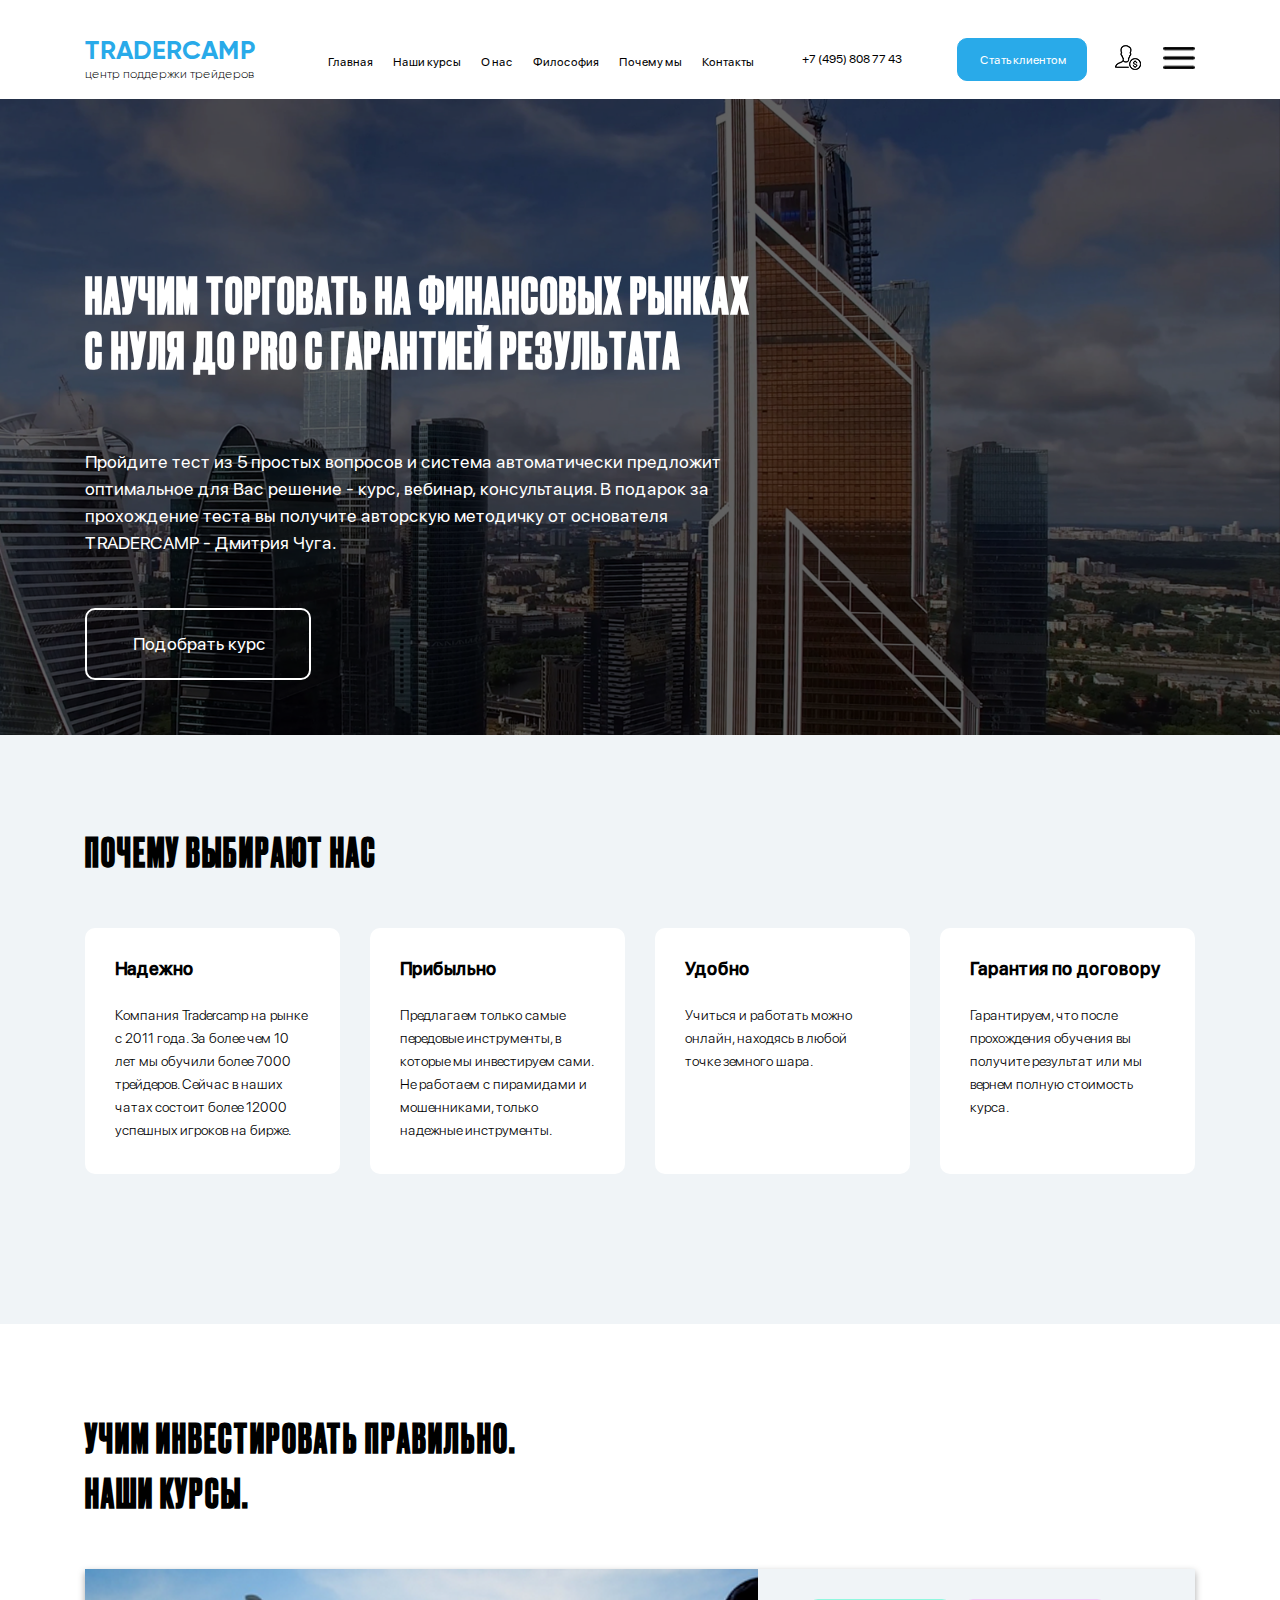
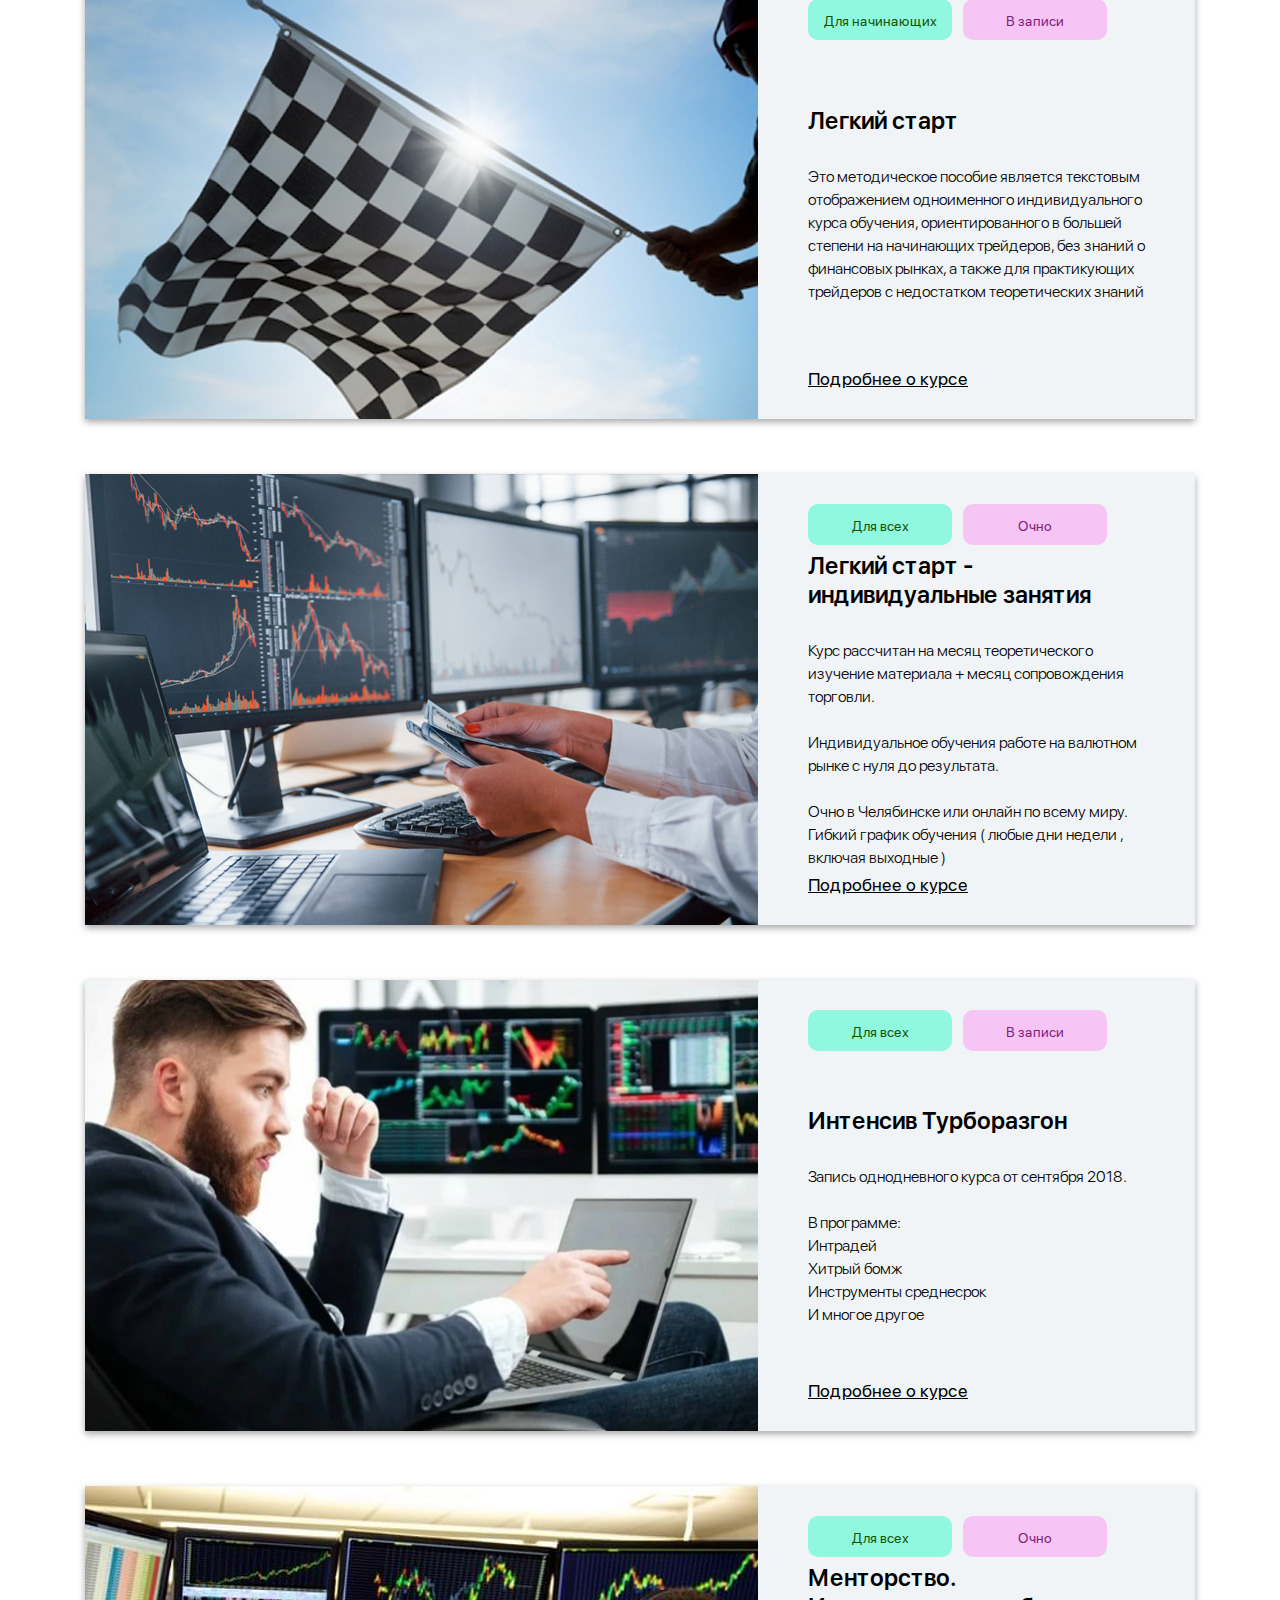
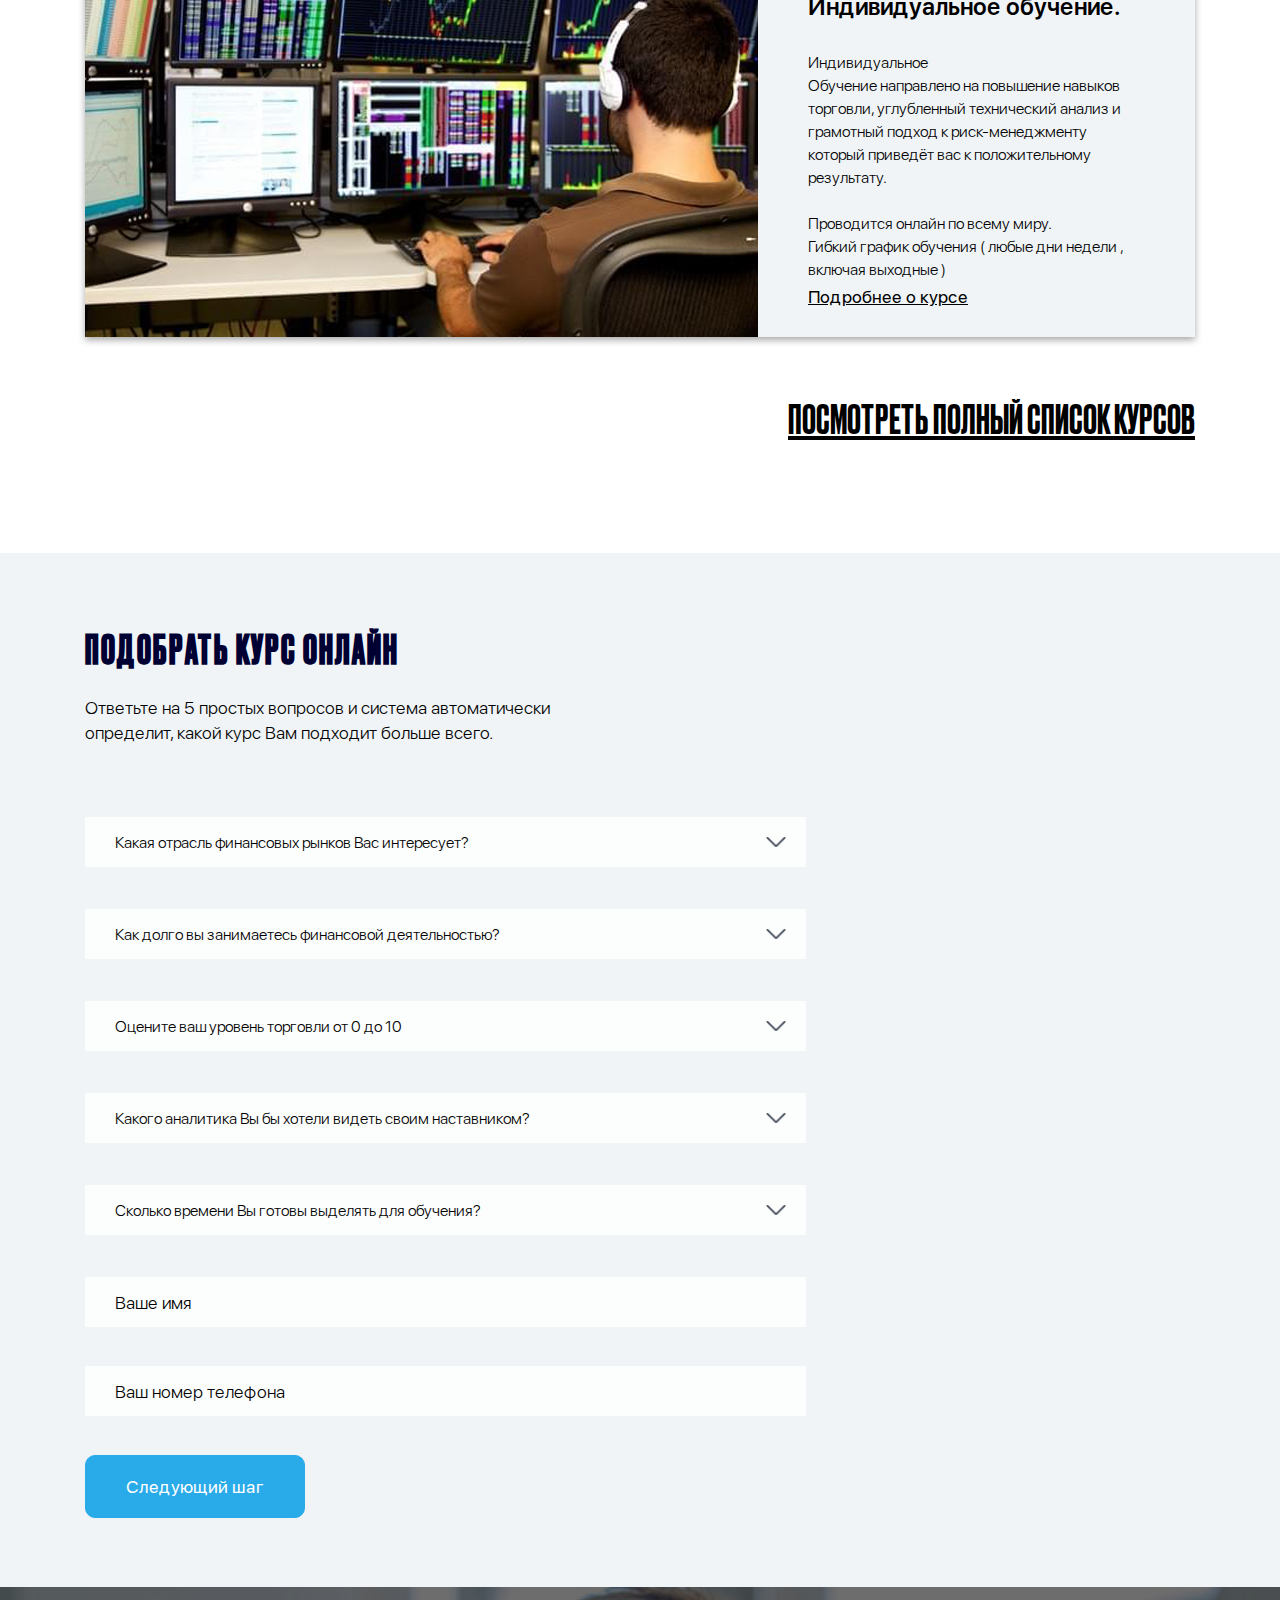
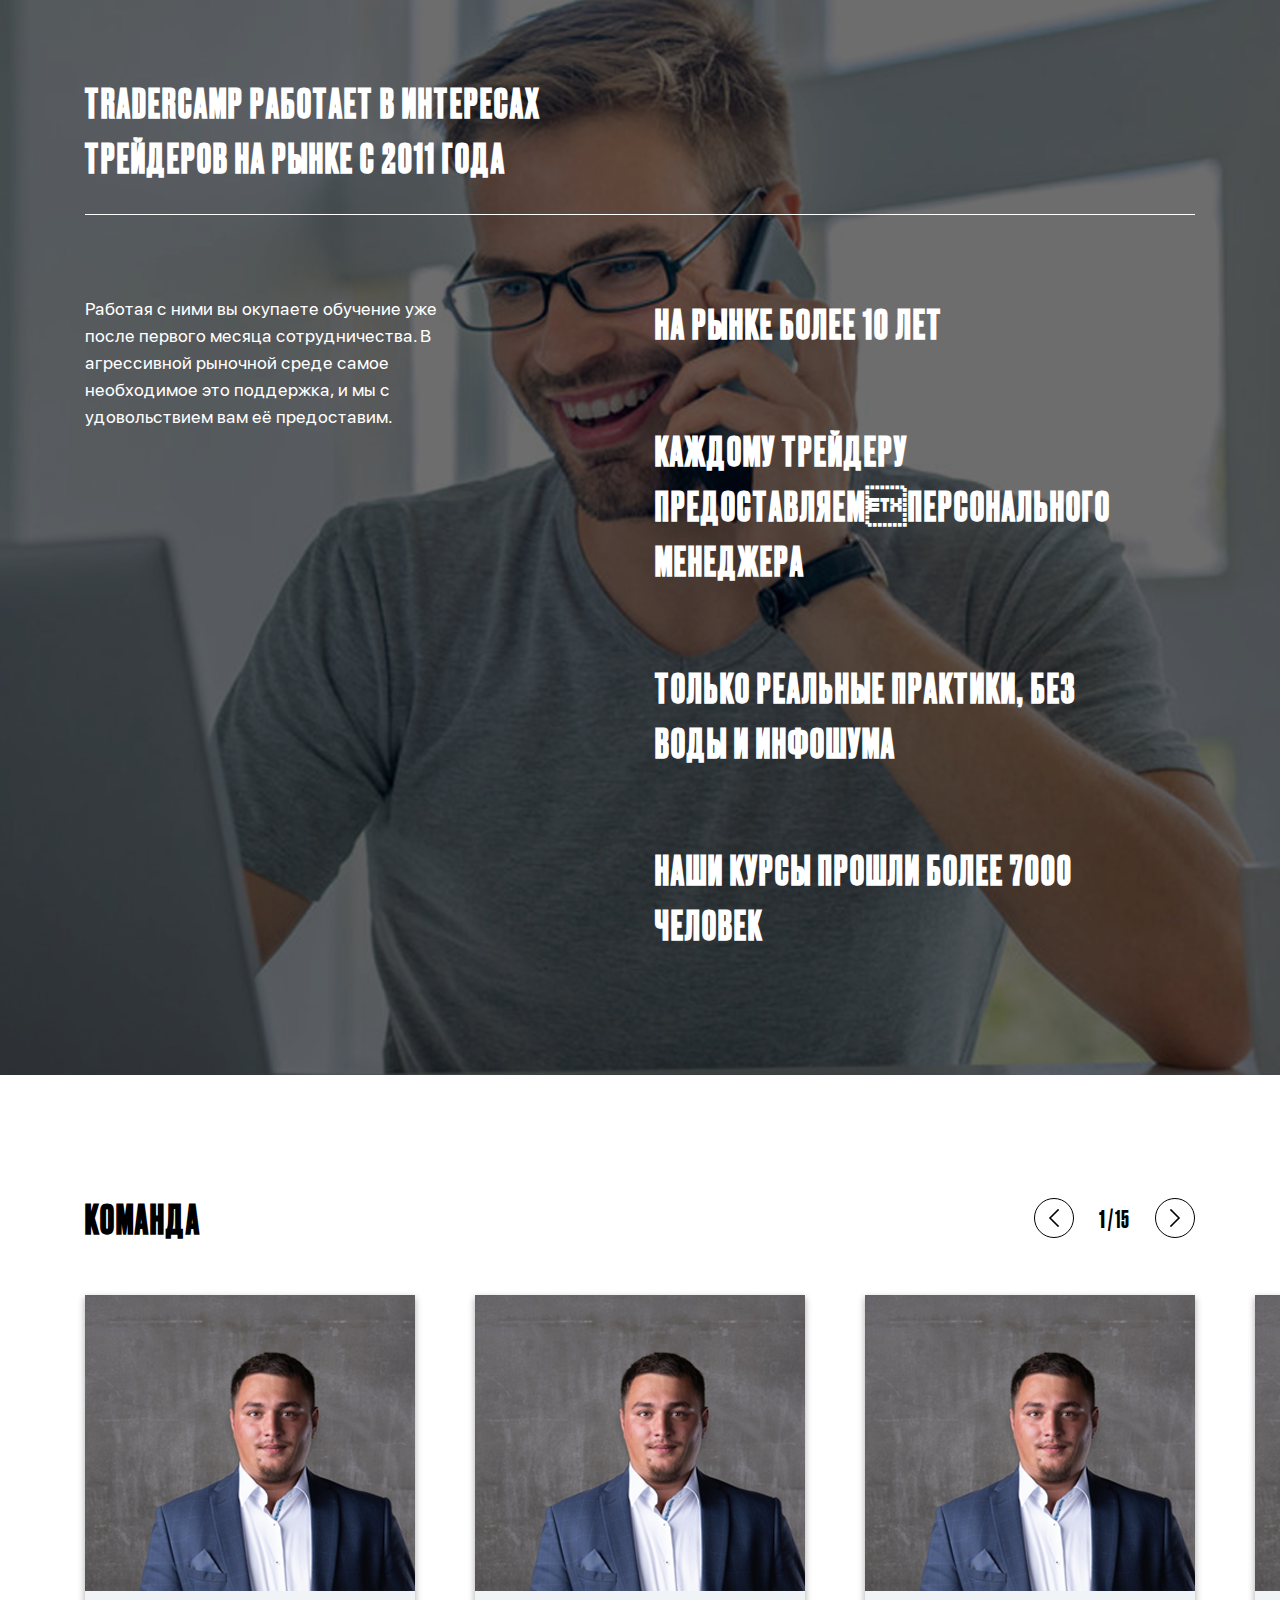
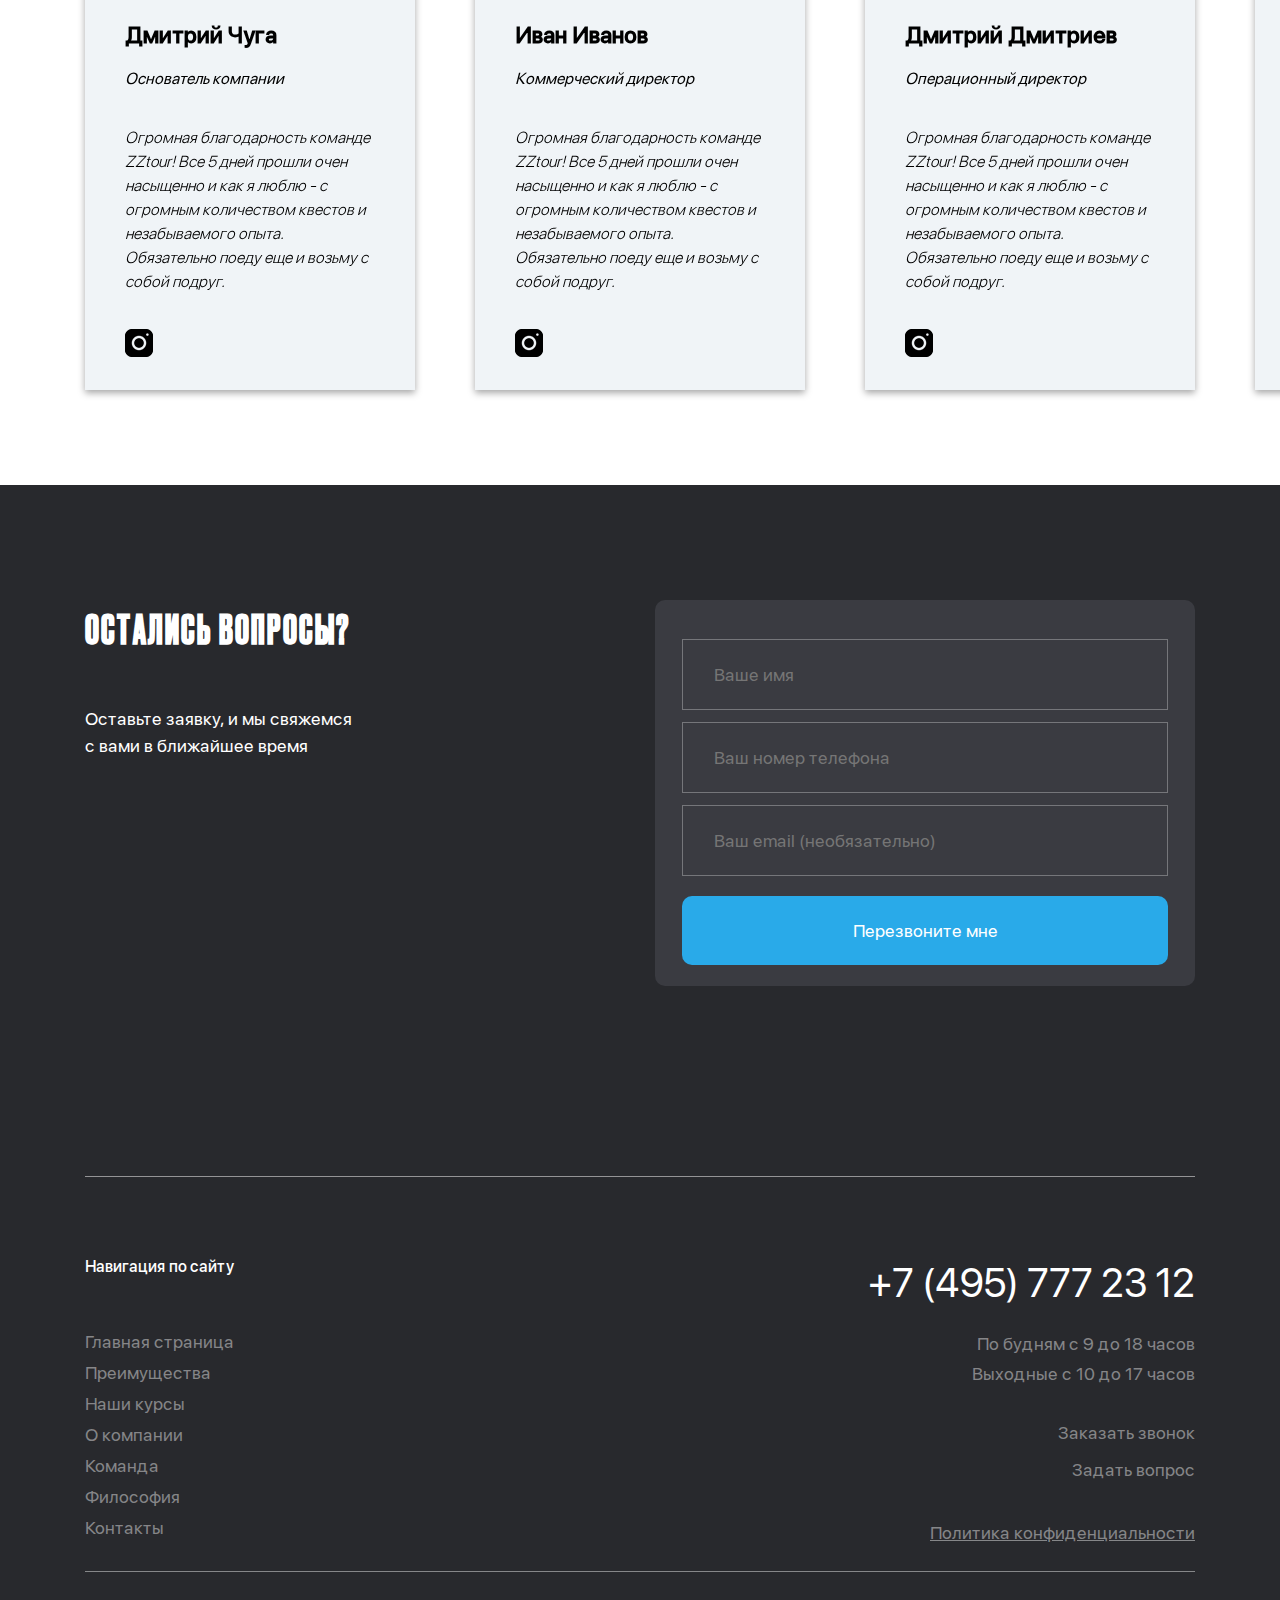
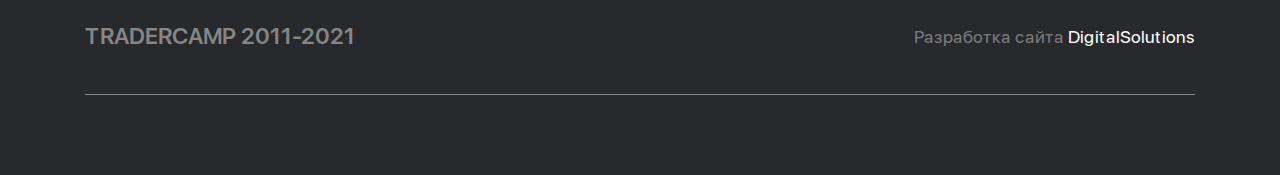
==== commit 3f3505c6: "Update index.html" ====
--- a/index.html
+++ b/index.html
@@ -6,8 +6,6 @@
     <meta name="viewport" content="width=device-width, initial-scale=1.0">
     <meta http-equiv="X-UA-Compatible" content="ie=edge">
     <title>Tradercamp</title>
-    <link rel="icon" href="images/favicon.ico">
-    <link rel="apple-touch-icon" sizes="180x180" href="images/favicon.ico">
     <link rel="stylesheet" href="css/bootstrap-grid.css">
     <link rel="stylesheet" href="css/style.css">
     <link rel="stylesheet" href="css/swiper-bundle.min.css" />
@@ -70,36 +68,27 @@
 
             </div>
         </div>
-        <div class="swiper-container headerSwiper">
+        <div class="header-content">
+            <div class="header-effect">
+                <img class="swiper-slide__img" src="images/headerbg.png" alt="">
+                <div class="container">
+                    <h1 class="swiper-slide__title">Научим торговать на финансовых рынках
+                        с нуля до PRO с гарантией результата
+                    </h1>
+                    <p class="swiper-slide__text">Пройдите тест из 5 простых вопросов и система
+                        автоматически
+                        предложит оптимальное для Вас решение - курс, вебинар, консультация.
+                        В подарок за прохождение теста вы получите авторскую методичку
+                        от основателя TRADERCAMP - Дмитрия Чуга. </p>
+
+                    <a class="header-content__button" data-fancybox data-src="#calc-form"
+                        href="javascript:;">Подобрать курс</a>
+                </div>
+            </div>
+        </div>
+        <!-- <div class="swiper-container headerSwiper">
             <div class="swiper-wrapper">
                 <div class="swiper-slide">
-                    <div class="header-content">
-                        <div class="header-effect">
-                            <img class="swiper-slide__img" src="images/headerbg.png" alt="">
-                            <div class="container">
-                                <h1 class="swiper-slide__title">Научим торговать на финансовых рынках
-                                    с нуля до PRO с гарантией результата
-                                </h1>
-                                <p class="swiper-slide__text">Пройдите тест из 5 простых вопросов и система
-                                    автоматически
-                                    предложит оптимальное для Вас решение - курс, вебинар, консультация.
-                                    В подарок за прохождение теста вы получите авторскую методичку
-                                    от основателя TRADERCAMP - Дмитрия Чуга. </p>
-
-                                <a class="header-content__button" data-fancybox data-src="#calc-form"
-                                    href="javascript:;">Подобрать курс</a>
-                                <div class="header-content__slider-control__panel">
-                                    <div class="header-button-prev slide__btn">
-                                        <img src="images/arrowleft.png" alt="">
-                                    </div>
-                                    <div class="header-pagination"></div>
-                                    <div class="header-button-next slide__btn">
-                                        <img src="images/arrowright.png" alt="">
-                                    </div>
-                                </div>
-                            </div>
-                        </div>
-                    </div>
                 </div>
                 <div class="swiper-slide philosoph-header">
                     <div class="header-content">
@@ -132,7 +121,7 @@
                     </div>
                 </div>
             </div>
-        </div>
+        </div> -->
 
 
     </header>
--- a/css/style.css
+++ b/css/style.css
@@ -208,7 +208,7 @@
   -webkit-box-align: center;
   -ms-flex-align: center;
   align-items: center;
-  margin-top: 205px;
+  margin-top: 120px;
 }
 
 .philosoph-header .header-effect {
@@ -1498,7 +1498,7 @@
   }
 
   .header .header-content__slider-control__panel {
-    margin-top: 100px;
+    margin-top: 50px;
   }
 
   .philosoph-header .header-effect {
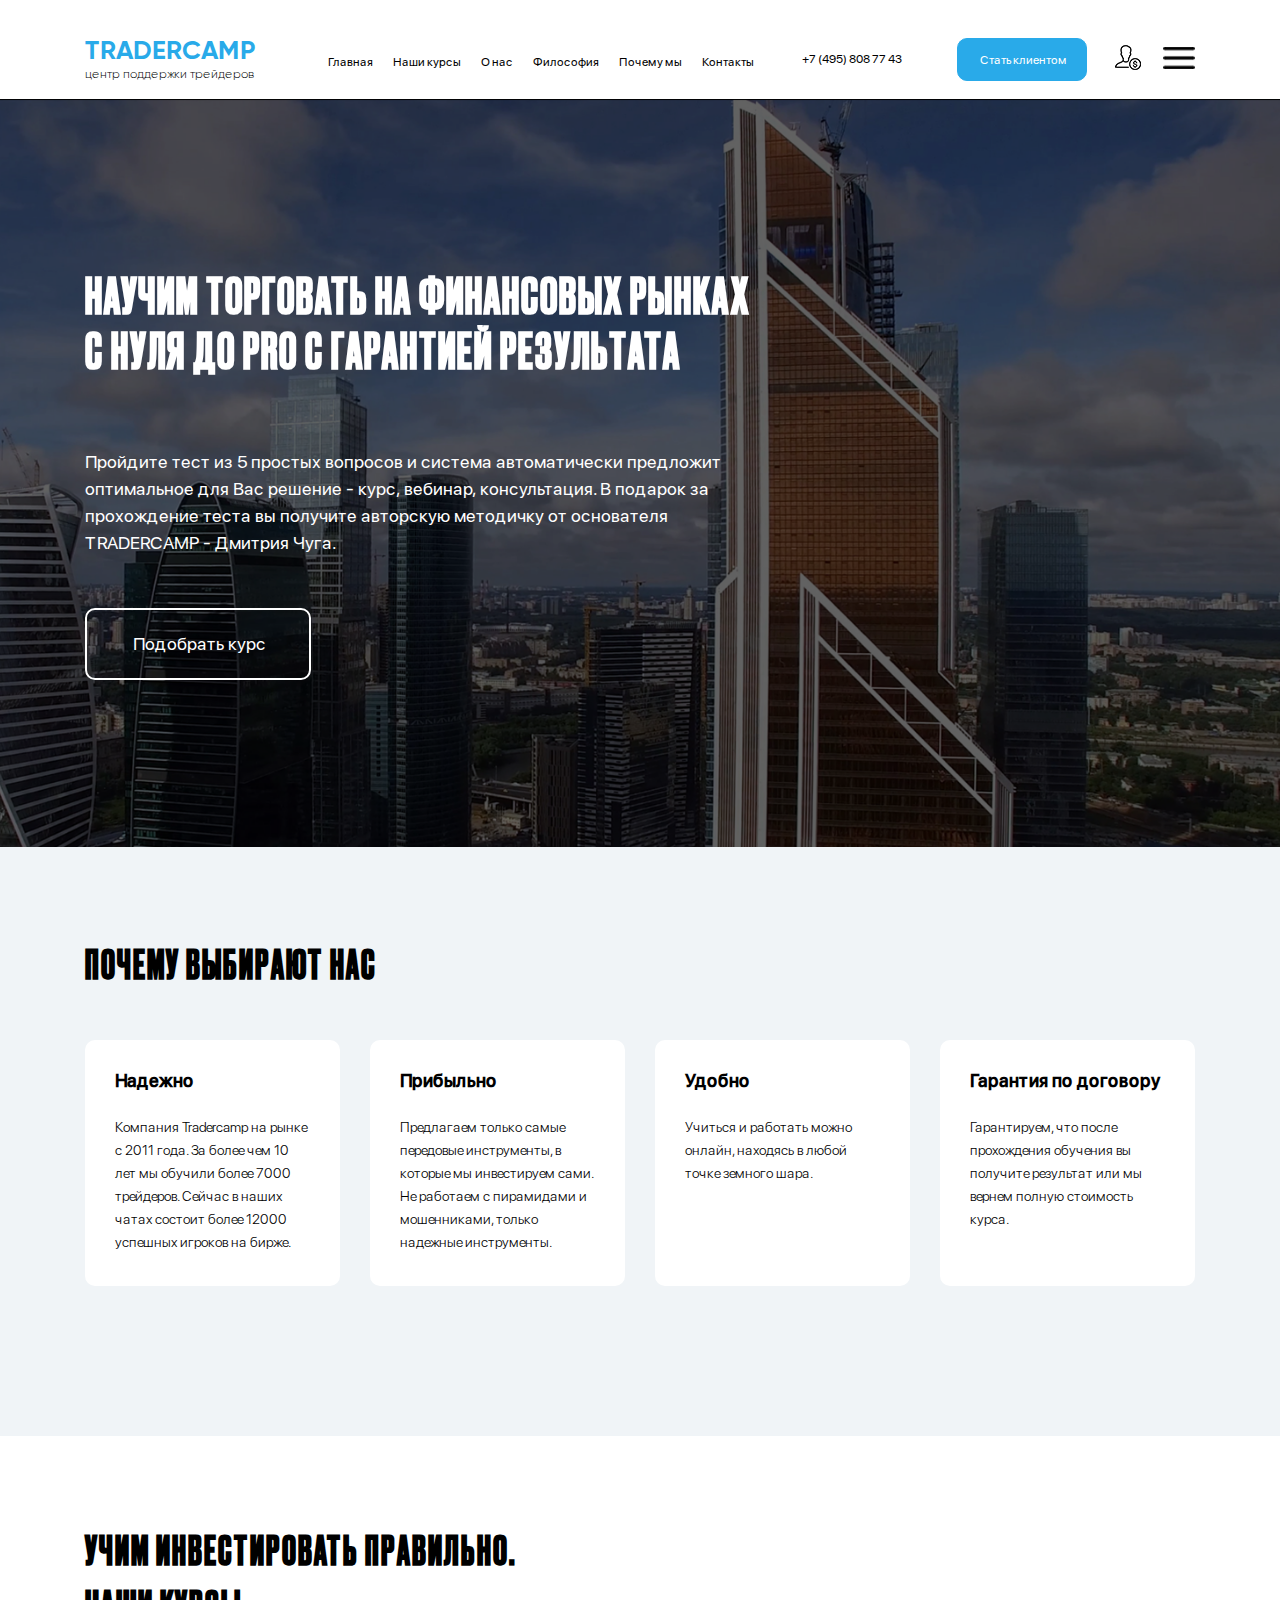
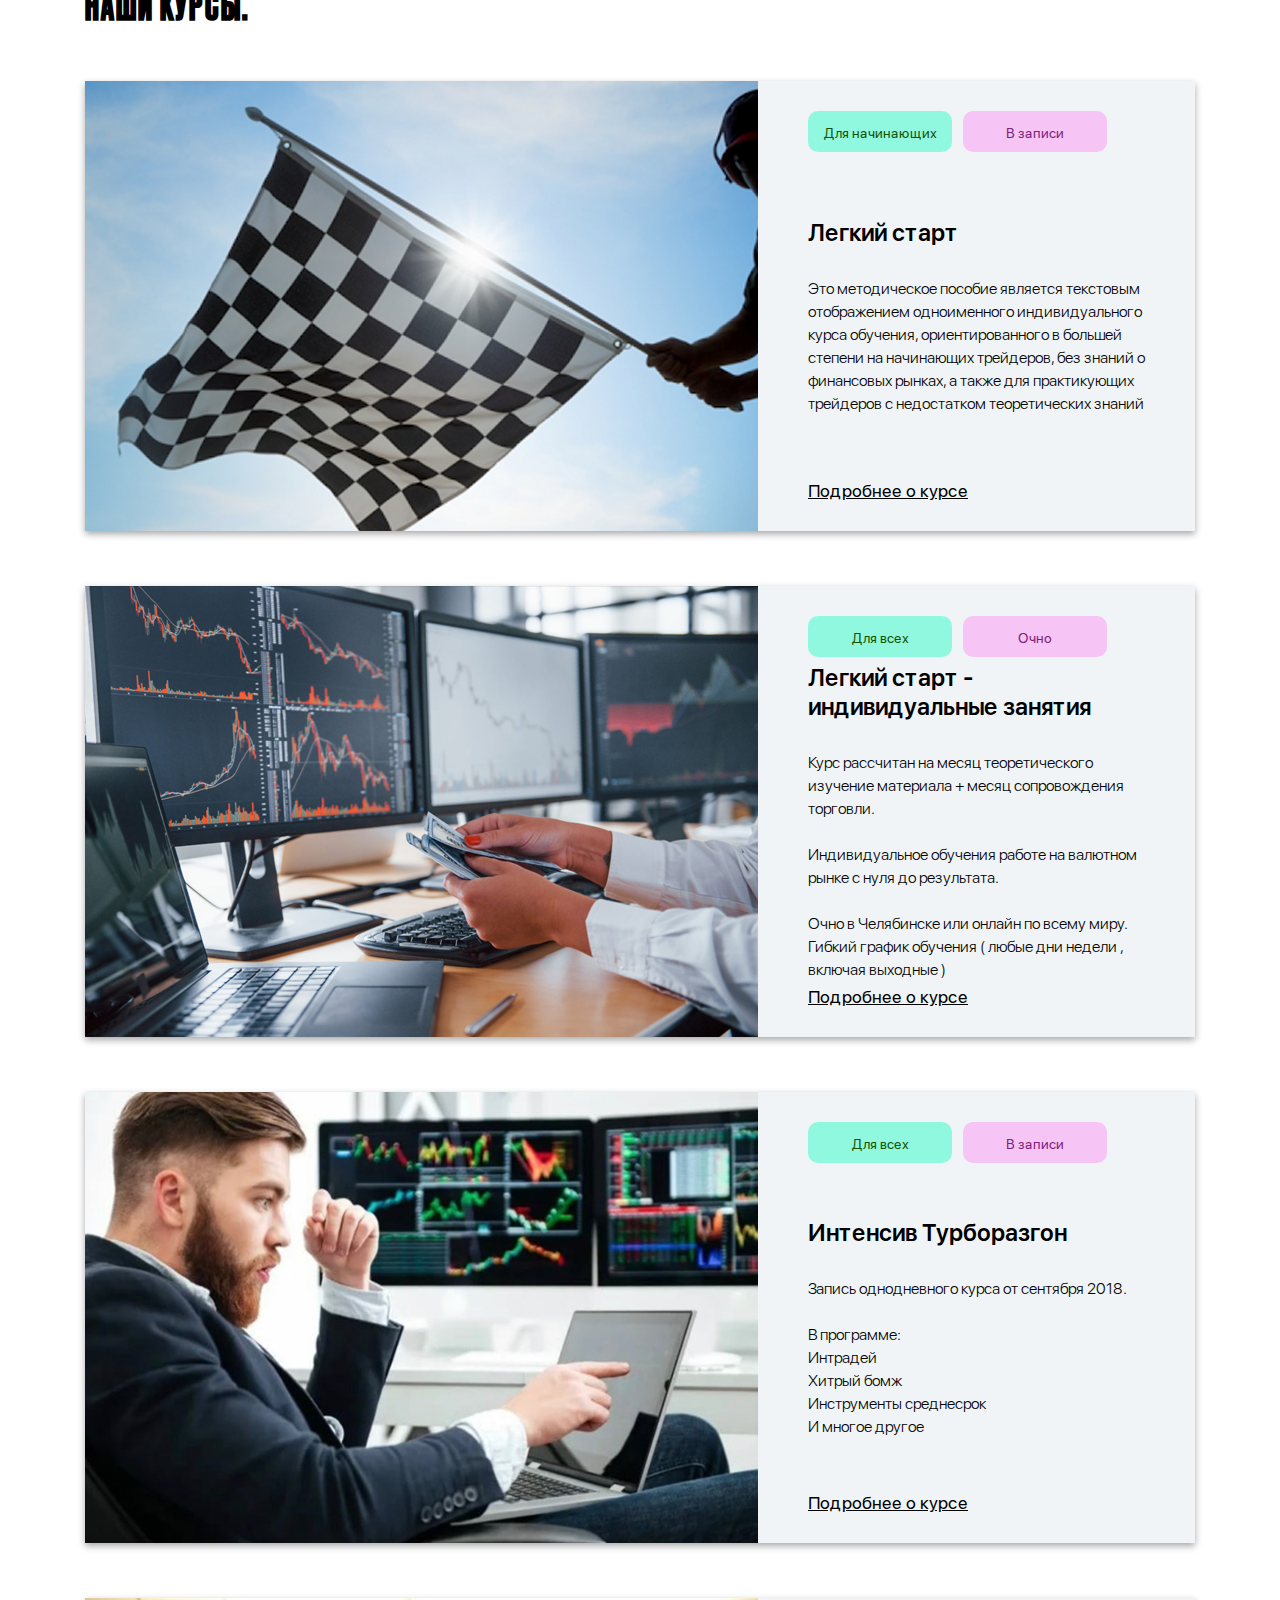
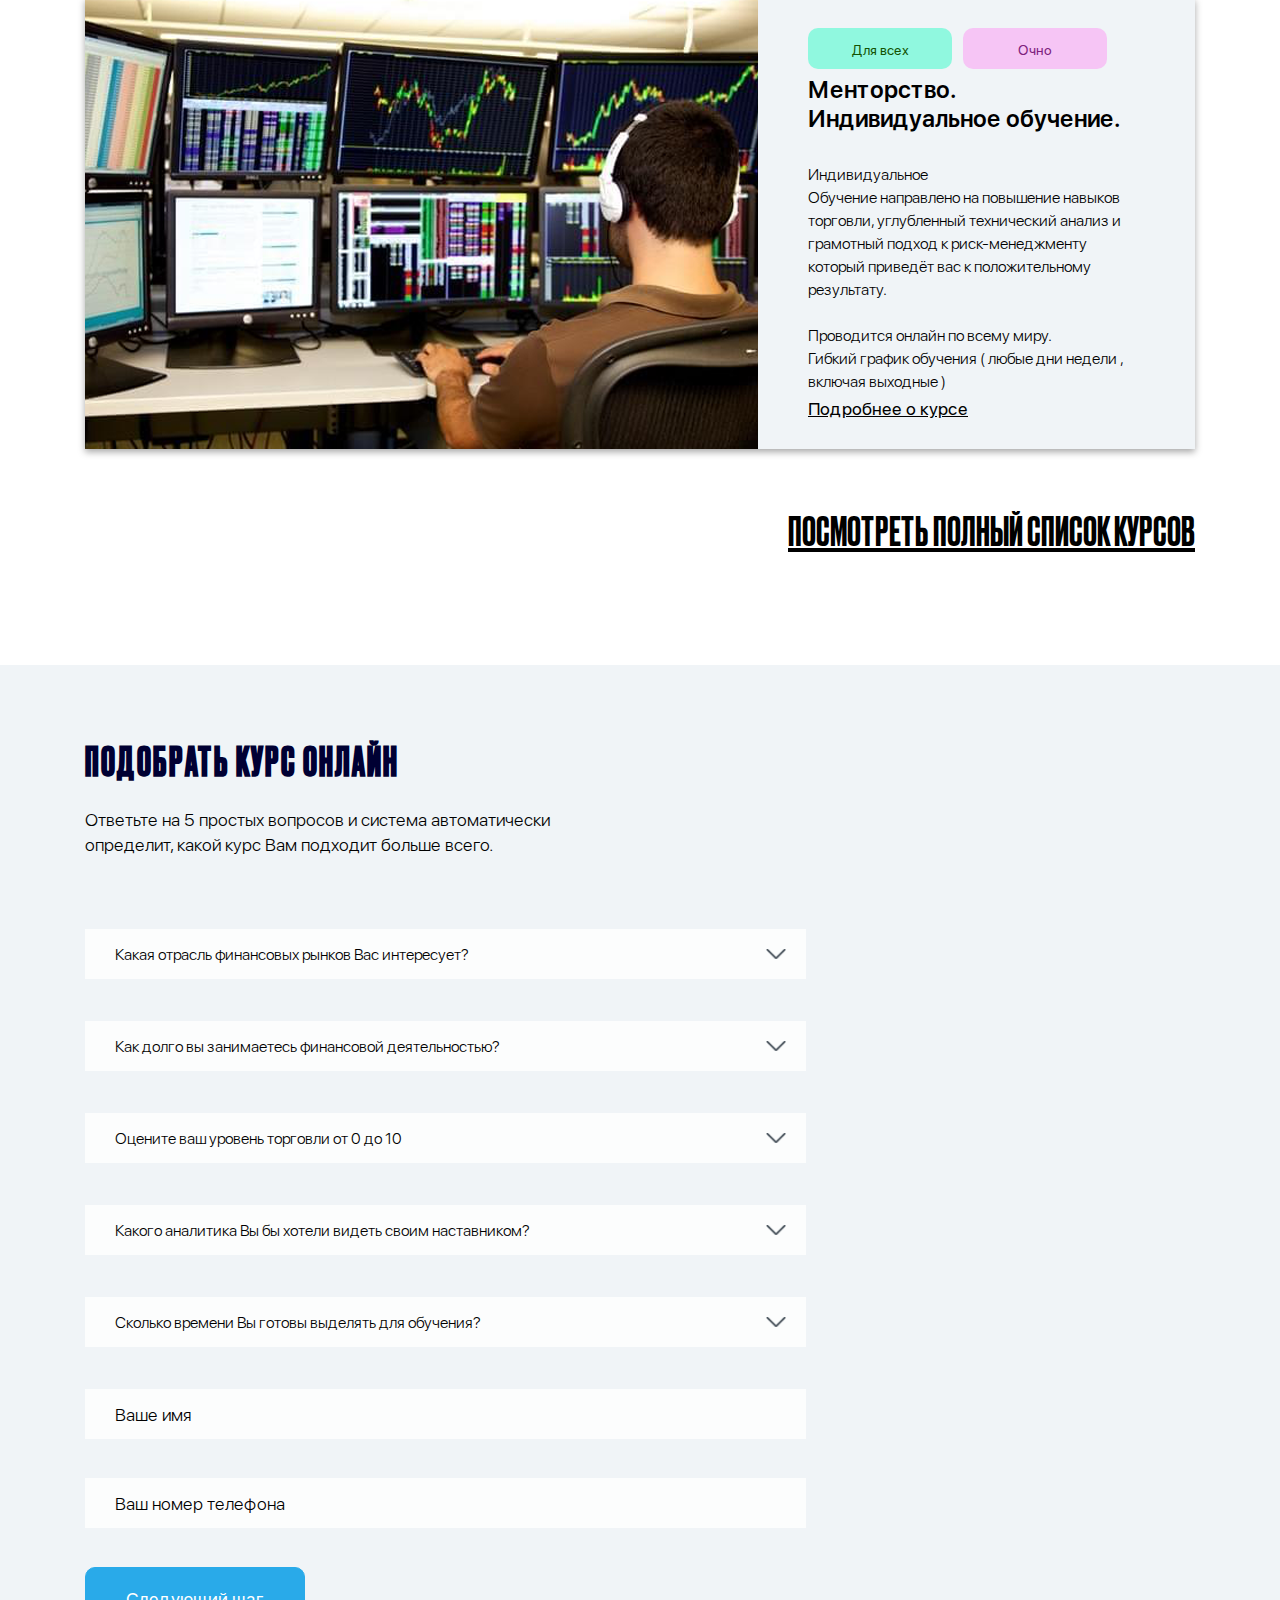
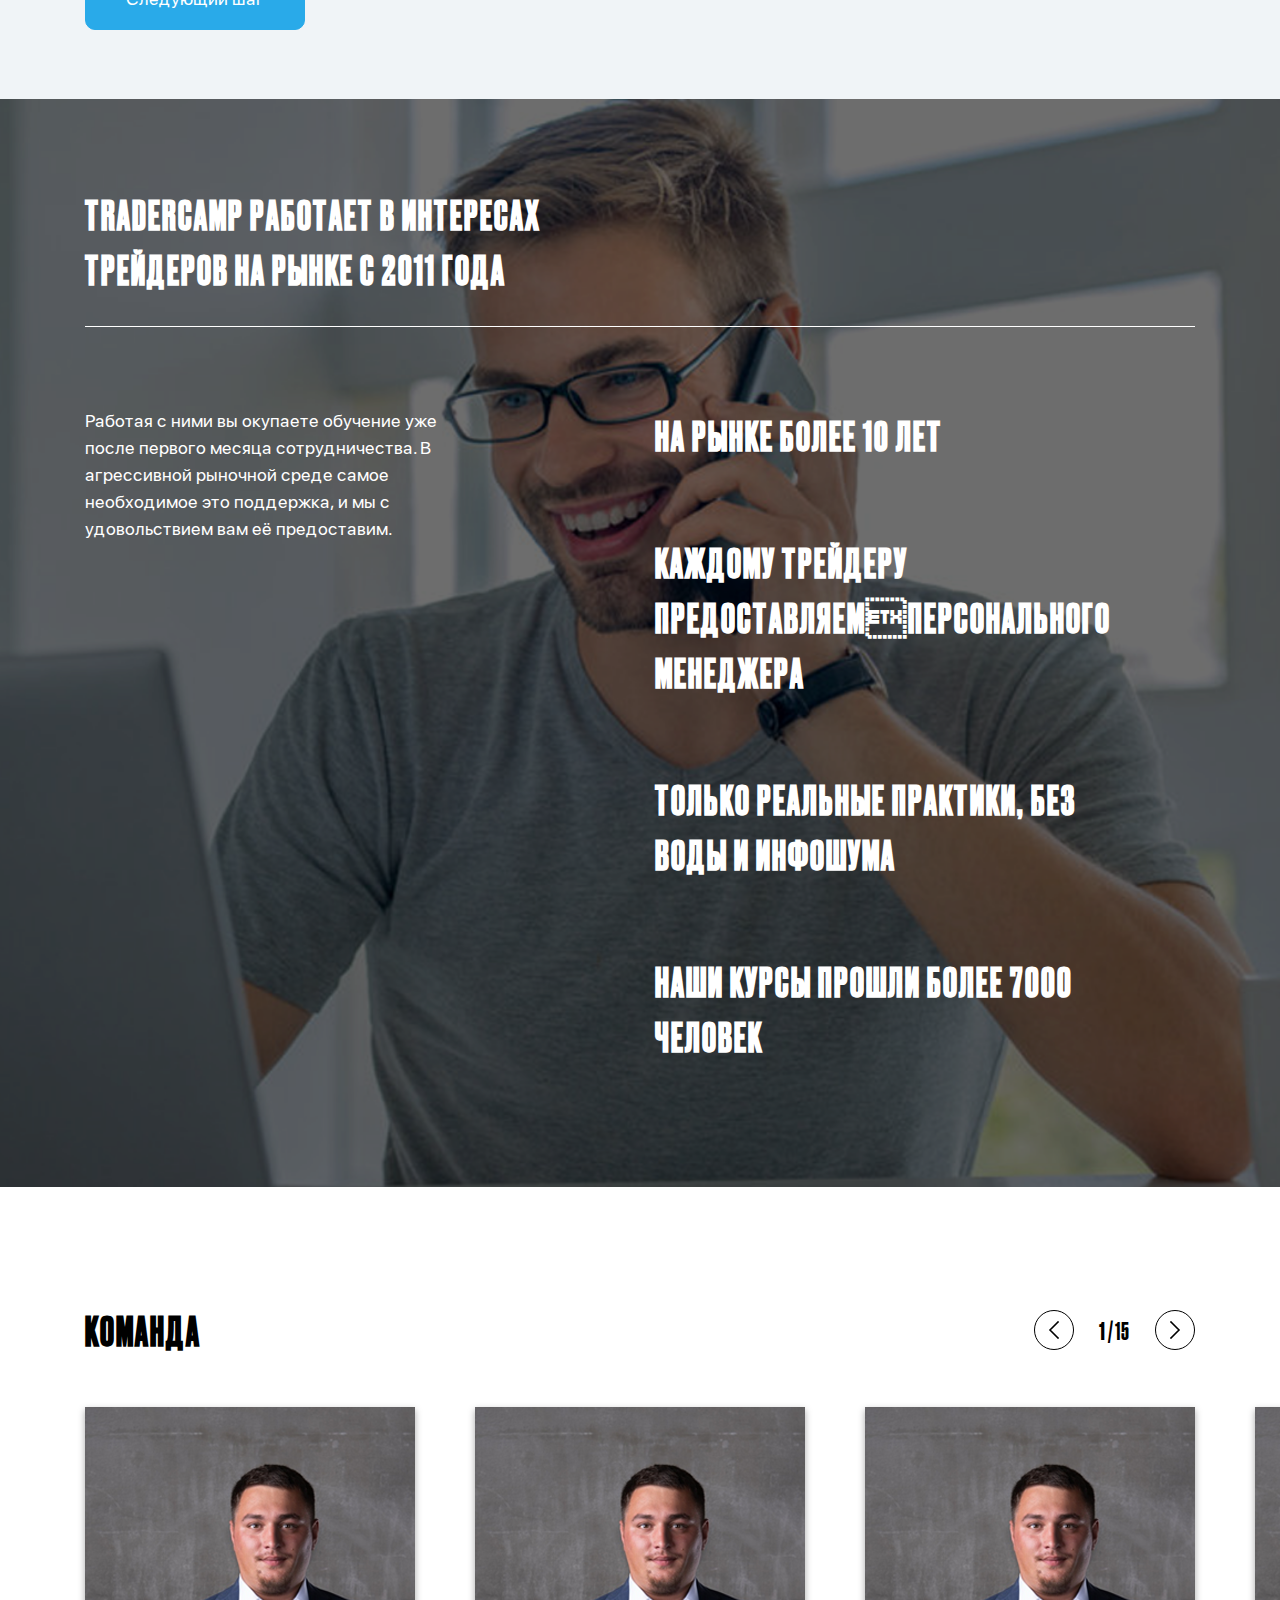
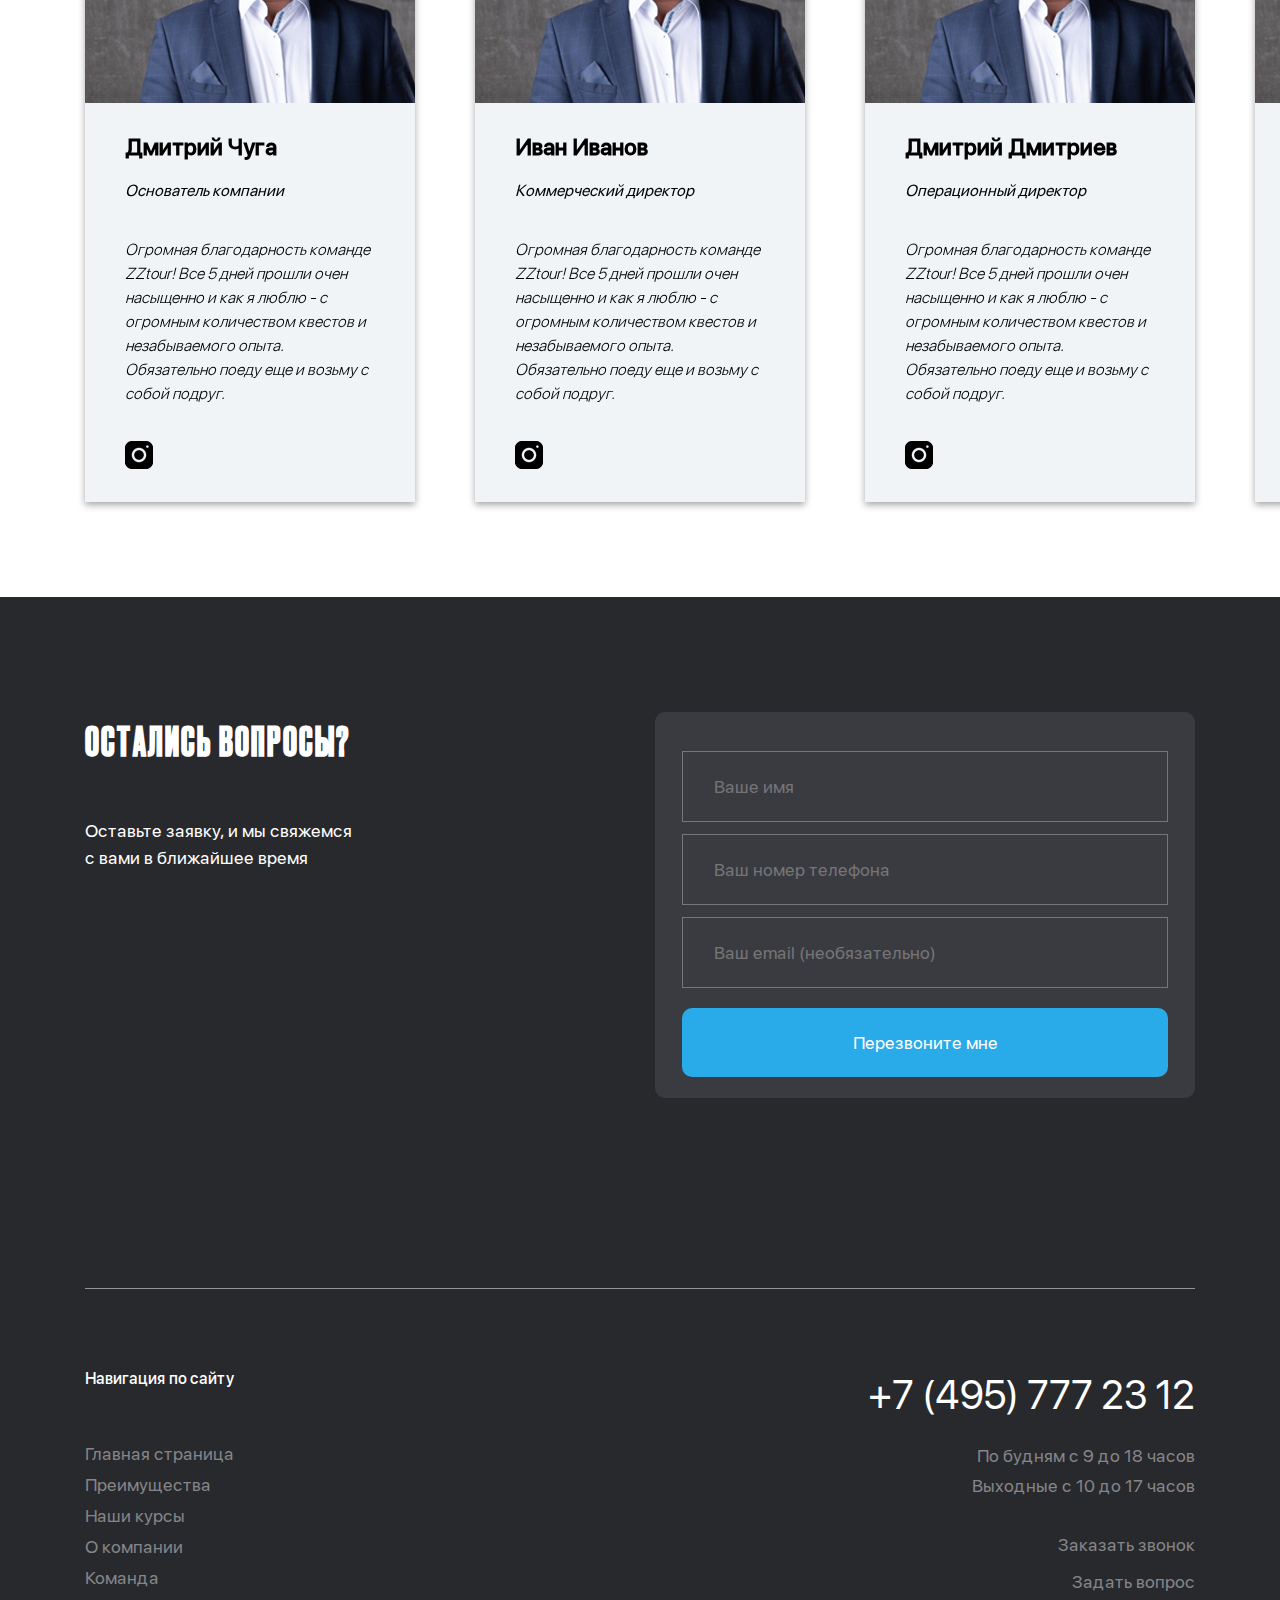
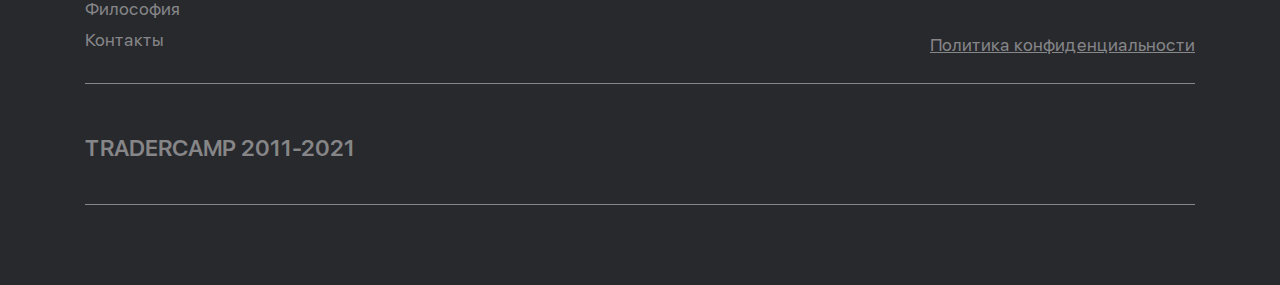
==== commit 079efc4d: "Update index.html" ====
--- a/index.html
+++ b/index.html
@@ -872,9 +872,6 @@
             </div>
             <div class="footer-middle">
                 <p>TRADERCAMP 2011-2021</p>
-                <div class="footer-web">
-                    Разработка сайта <a class="author" href="https://digitalsol.pro/">DigitalSolutions</a>
-                </div>
             </div>
         </div>
     </footer>
--- a/css/style.css
+++ b/css/style.css
@@ -143,7 +143,7 @@
   -webkit-transition: 0.5s;
   -o-transition: 0.5s;
   transition: 0.5s;
-  padding: 167px 0 55px 0;
+  padding: 167px 0;
   position: relative;
 }
 
@@ -199,48 +199,6 @@
 .header .header-content__button:hover {
   background: #29aae9;
   border: 2px solid #29aae9;
-}
-
-.header .header-content__slider-control__panel {
-  display: -webkit-box;
-  display: -ms-flexbox;
-  display: flex;
-  -webkit-box-align: center;
-  -ms-flex-align: center;
-  align-items: center;
-  margin-top: 120px;
-}
-
-.philosoph-header .header-effect {
-  padding: 167px 0 0 0;
-}
-
-.philosoph-header .swiper-slide__title {
-  width: 300px;
-}
-
-.philosoph-header .header__person {
-  -o-object-fit: contain;
-  object-fit: contain;
-  display: block;
-  height: auto;
-}
-
-.philosoph-header .swiper-slide__text {
-  width: 440px;
-}
-
-.philosoph-header .header-content {
-  background: #48b3e8;
-}
-
-.philosoph-header .header-content .container {
-  display: -webkit-box;
-  display: -ms-flexbox;
-  display: flex;
-  -webkit-box-pack: justify;
-  -ms-flex-pack: justify;
-  justify-content: space-between;
 }
 
 .slide__btn {
@@ -1486,11 +1444,7 @@
 
 @media screen and (max-width: 1199px) {
   .header-effect {
-    padding: 100px 0 55px 0;
-  }
-
-  .philosoph-header .header__person {
-    height: 588px;
+    padding: 100px 0;
   }
 
   .header .swiper-slide__text {
@@ -1499,10 +1453,6 @@
 
   .header .header-content__slider-control__panel {
     margin-top: 50px;
-  }
-
-  .philosoph-header .header-effect {
-    padding: 100px 0 0 0;
   }
 
   .header-nav__right .tel {
@@ -1632,7 +1582,7 @@
 
 @media screen and (max-width: 767px) {
   .header-effect {
-    padding: 70px 0 50px 0;
+    padding: 70px 0;
   }
 
   .about-title__block {
@@ -1646,10 +1596,6 @@
   .about,
   .philosoph-effect {
     background: #ffffff;
-  }
-
-  .philosoph-header .header__person {
-    display: none;
   }
 
   .header .swiper-slide__title {
@@ -2003,51 +1949,12 @@
     padding: 0;
   }
 
-  .philosoph-header .header-effect {
-    padding: 70px 20px 105px;
-  }
 
   .modalForm,
   .thanks_window,
   .courseForm,
   .questionForm {
     width: 100%;
-  }
-}
-
-@media screen and (max-width: 549px) {
-  .philosoph-header .header-effect {
-    padding: 70px 20px 88px;
-  }
-}
-
-@media screen and (max-width: 468px) {
-  .philosoph-header .header-effect {
-    padding: 70px 20px 116px;
-  }
-}
-
-@media screen and (max-width: 399px) {
-  .philosoph-header .header-effect {
-    padding: 70px 20px 89px;
-  }
-}
-
-@media screen and (max-width: 378px) {
-  .philosoph-header .header-effect {
-    padding: 70px 20px 104px;
-  }
-}
-
-@media screen and (max-width: 354px) {
-  .philosoph-header .header-effect {
-    padding: 70px 20px 116px;
-  }
-}
-
-@media screen and (max-width: 332px) {
-  .philosoph-header .header-effect {
-    padding: 70px 20px 137px;
   }
 }
 
@@ -2066,9 +1973,3 @@
     margin-bottom: 10px;
   }
 }
-
-@media screen and (max-width: 325px) {
-  .philosoph-header .header__person {
-    height: auto;
-  }
-}
